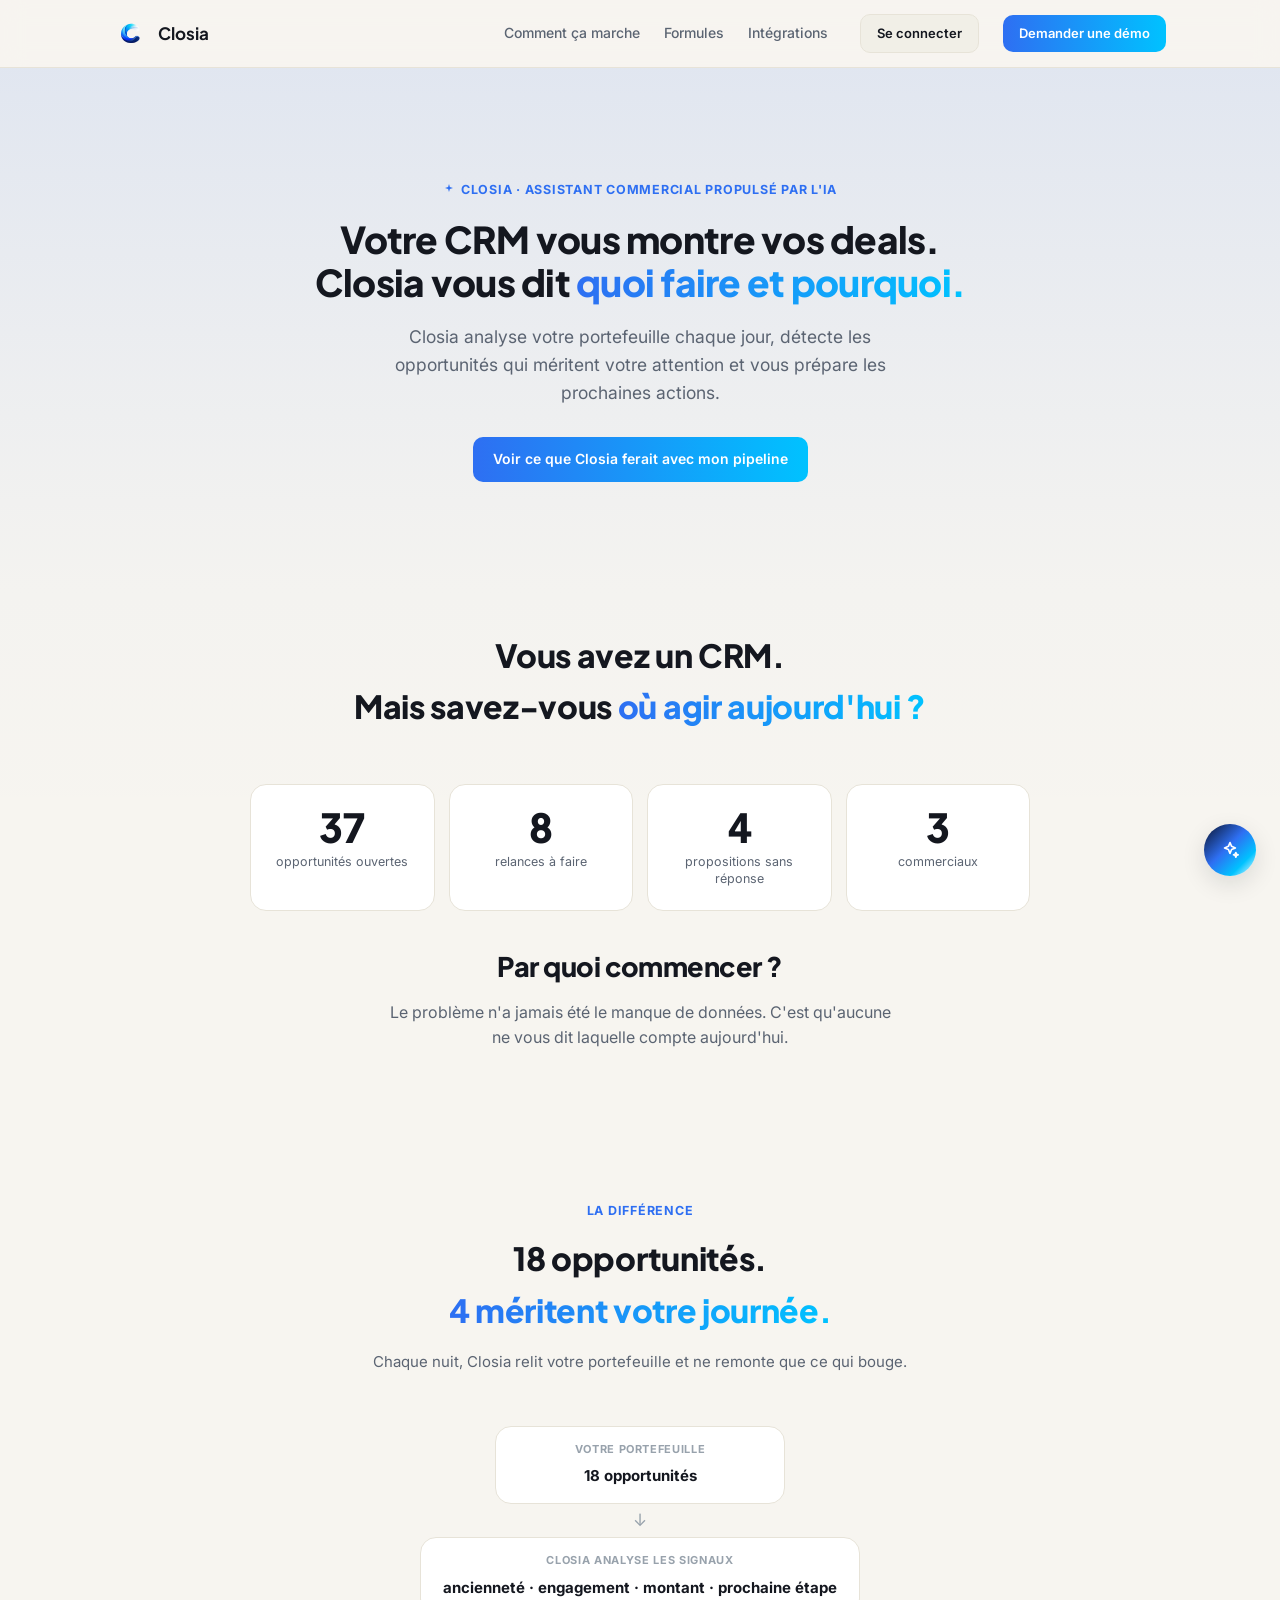
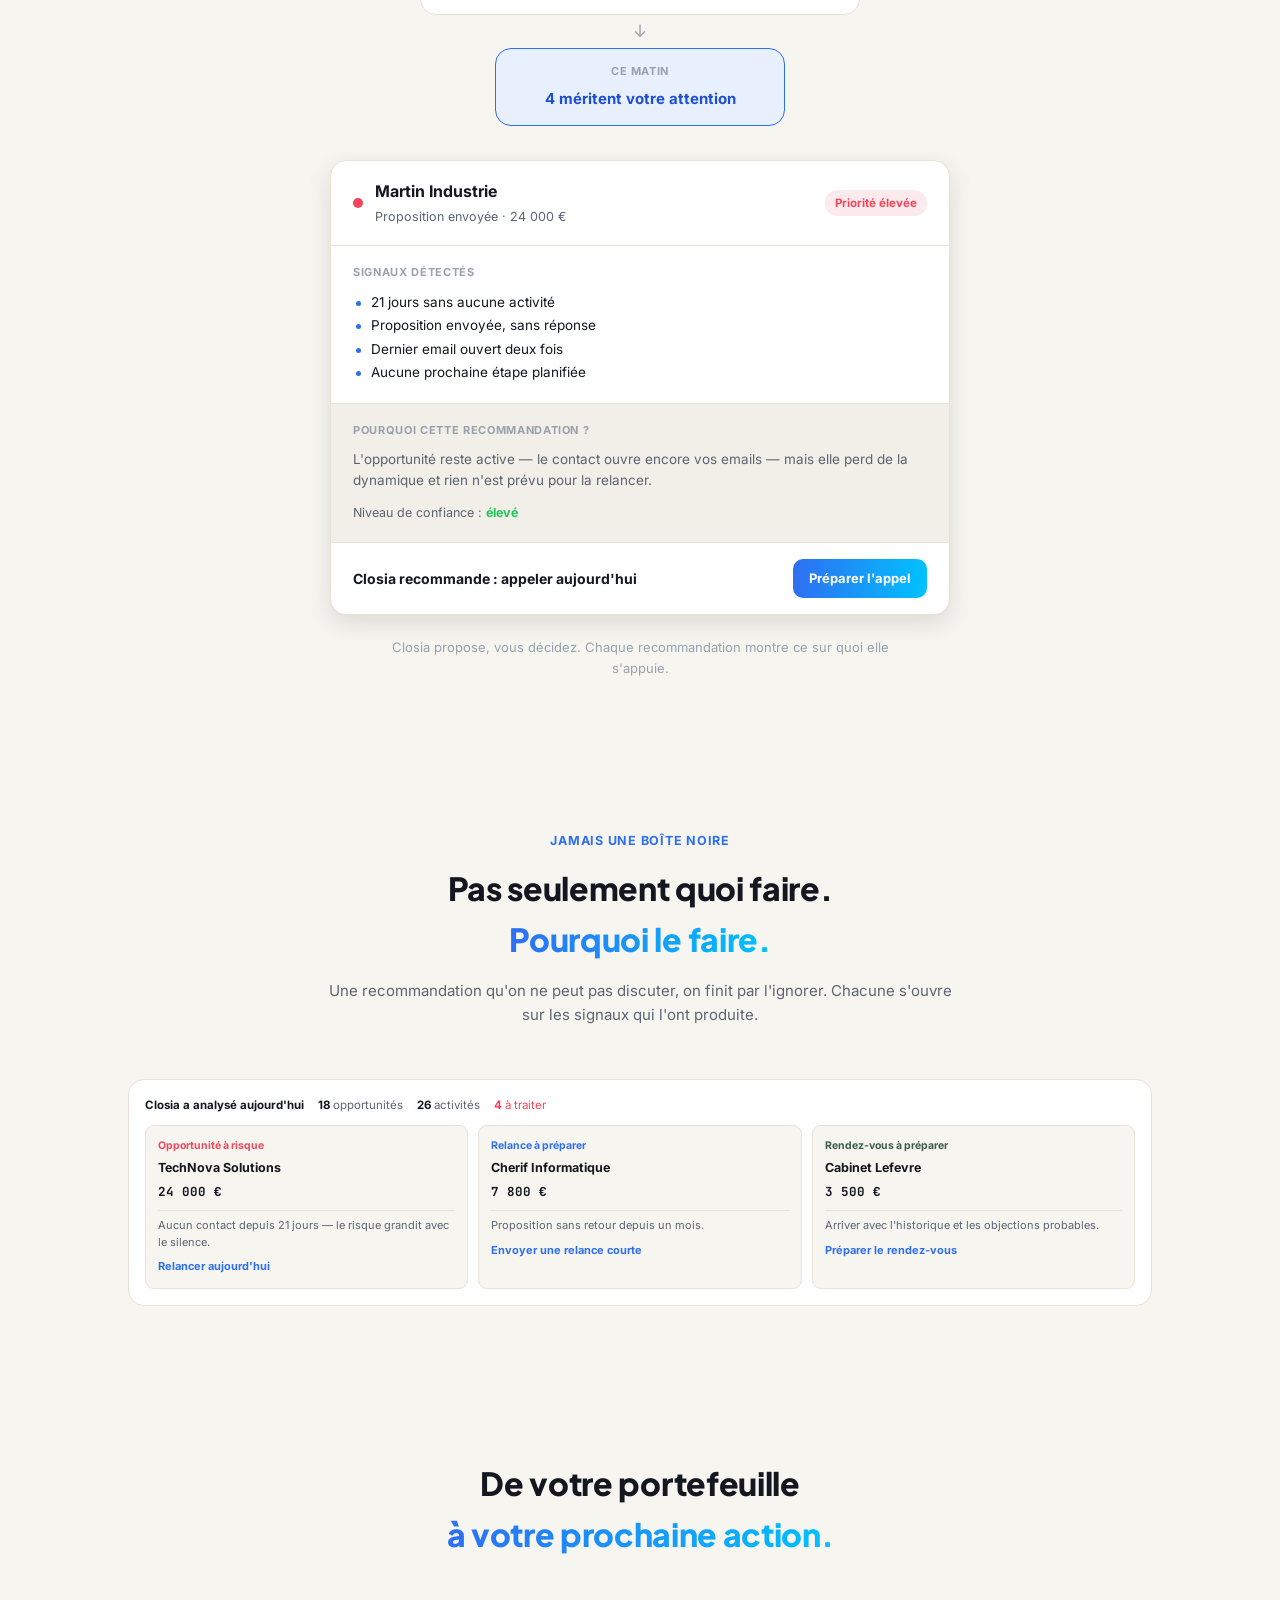
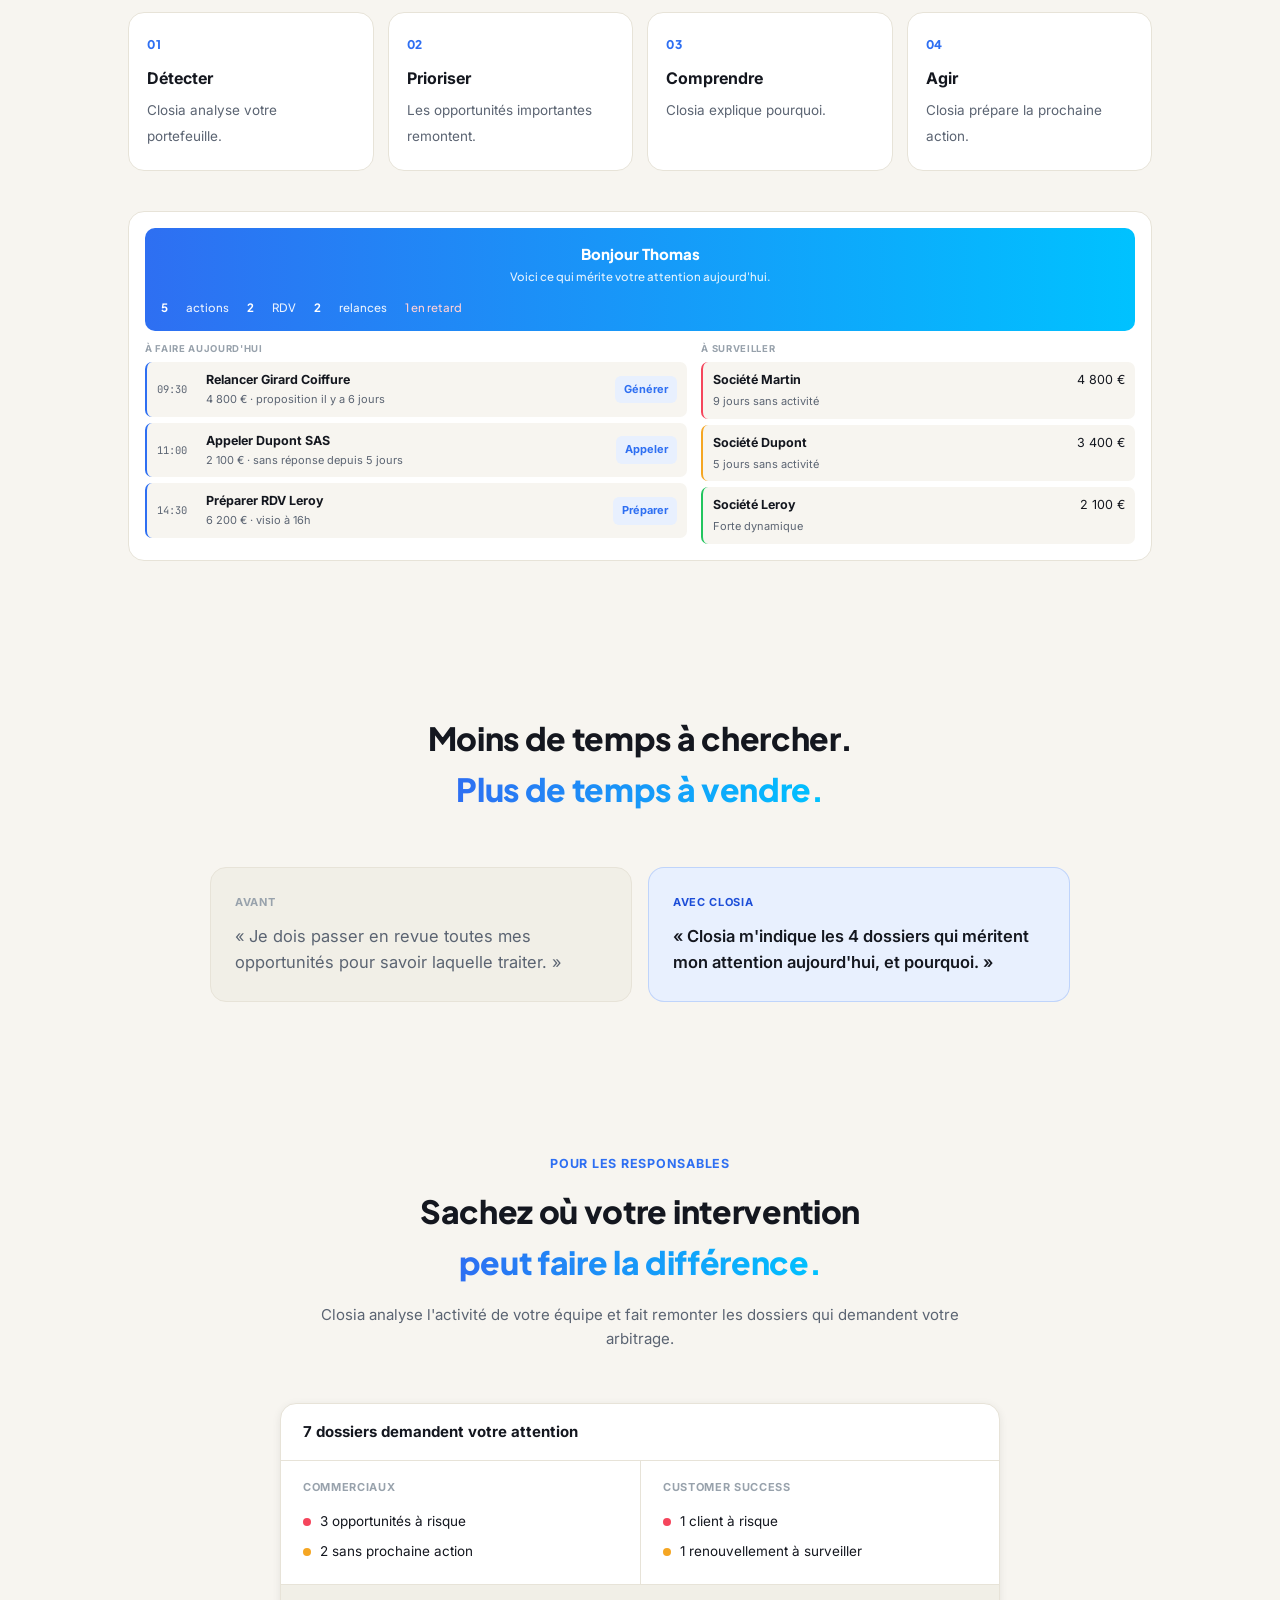
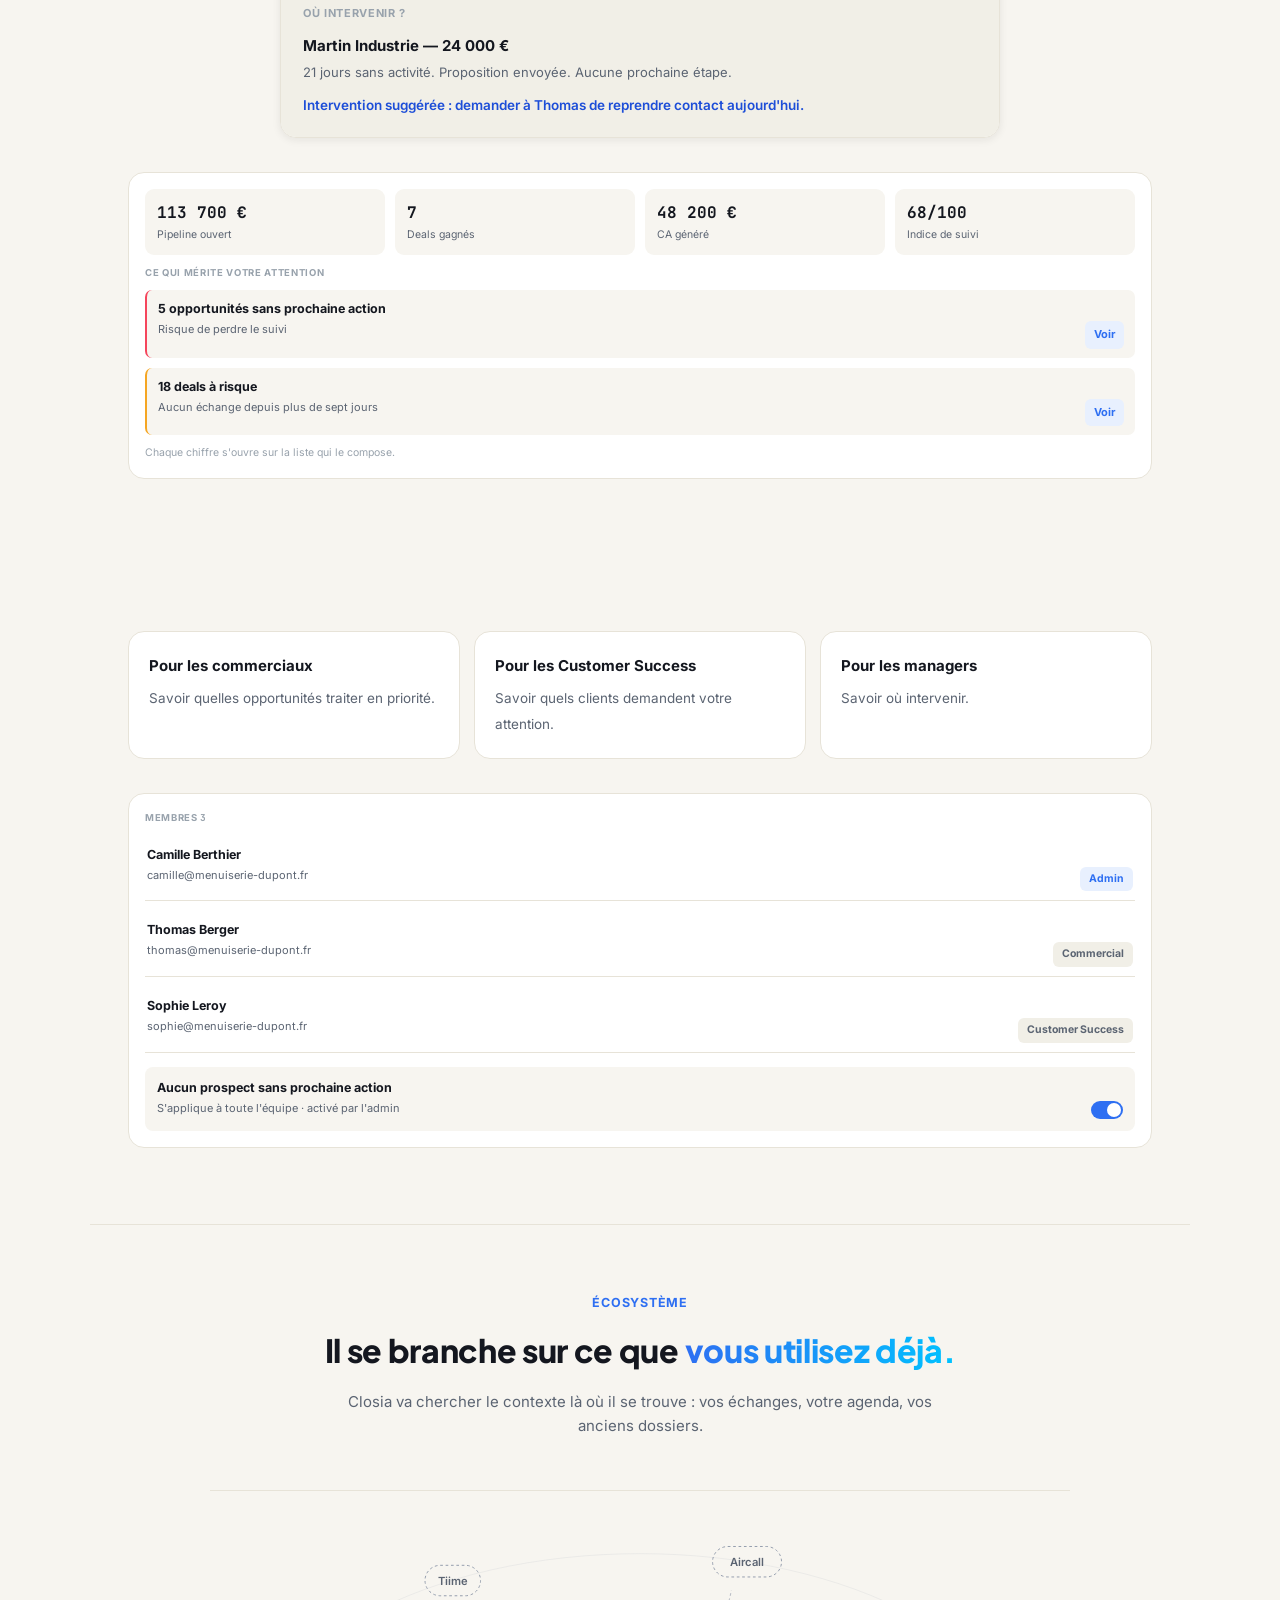
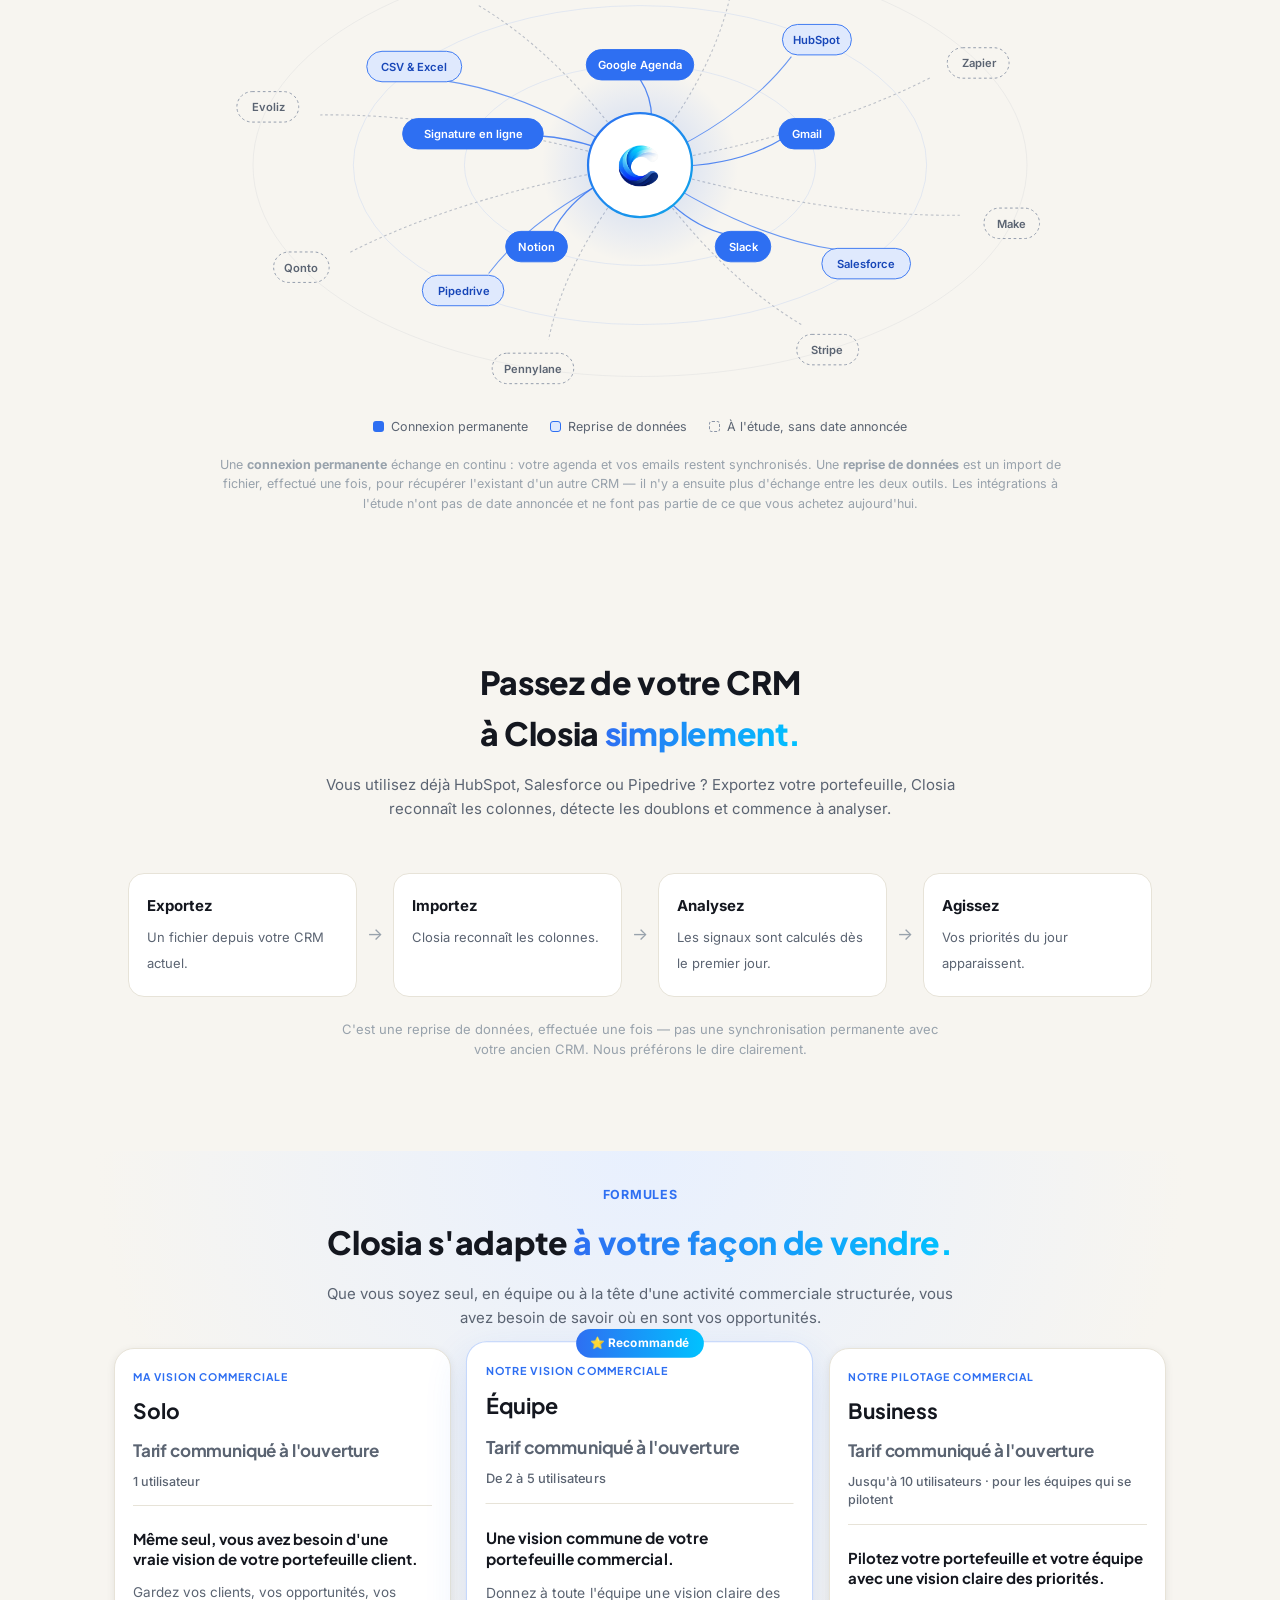
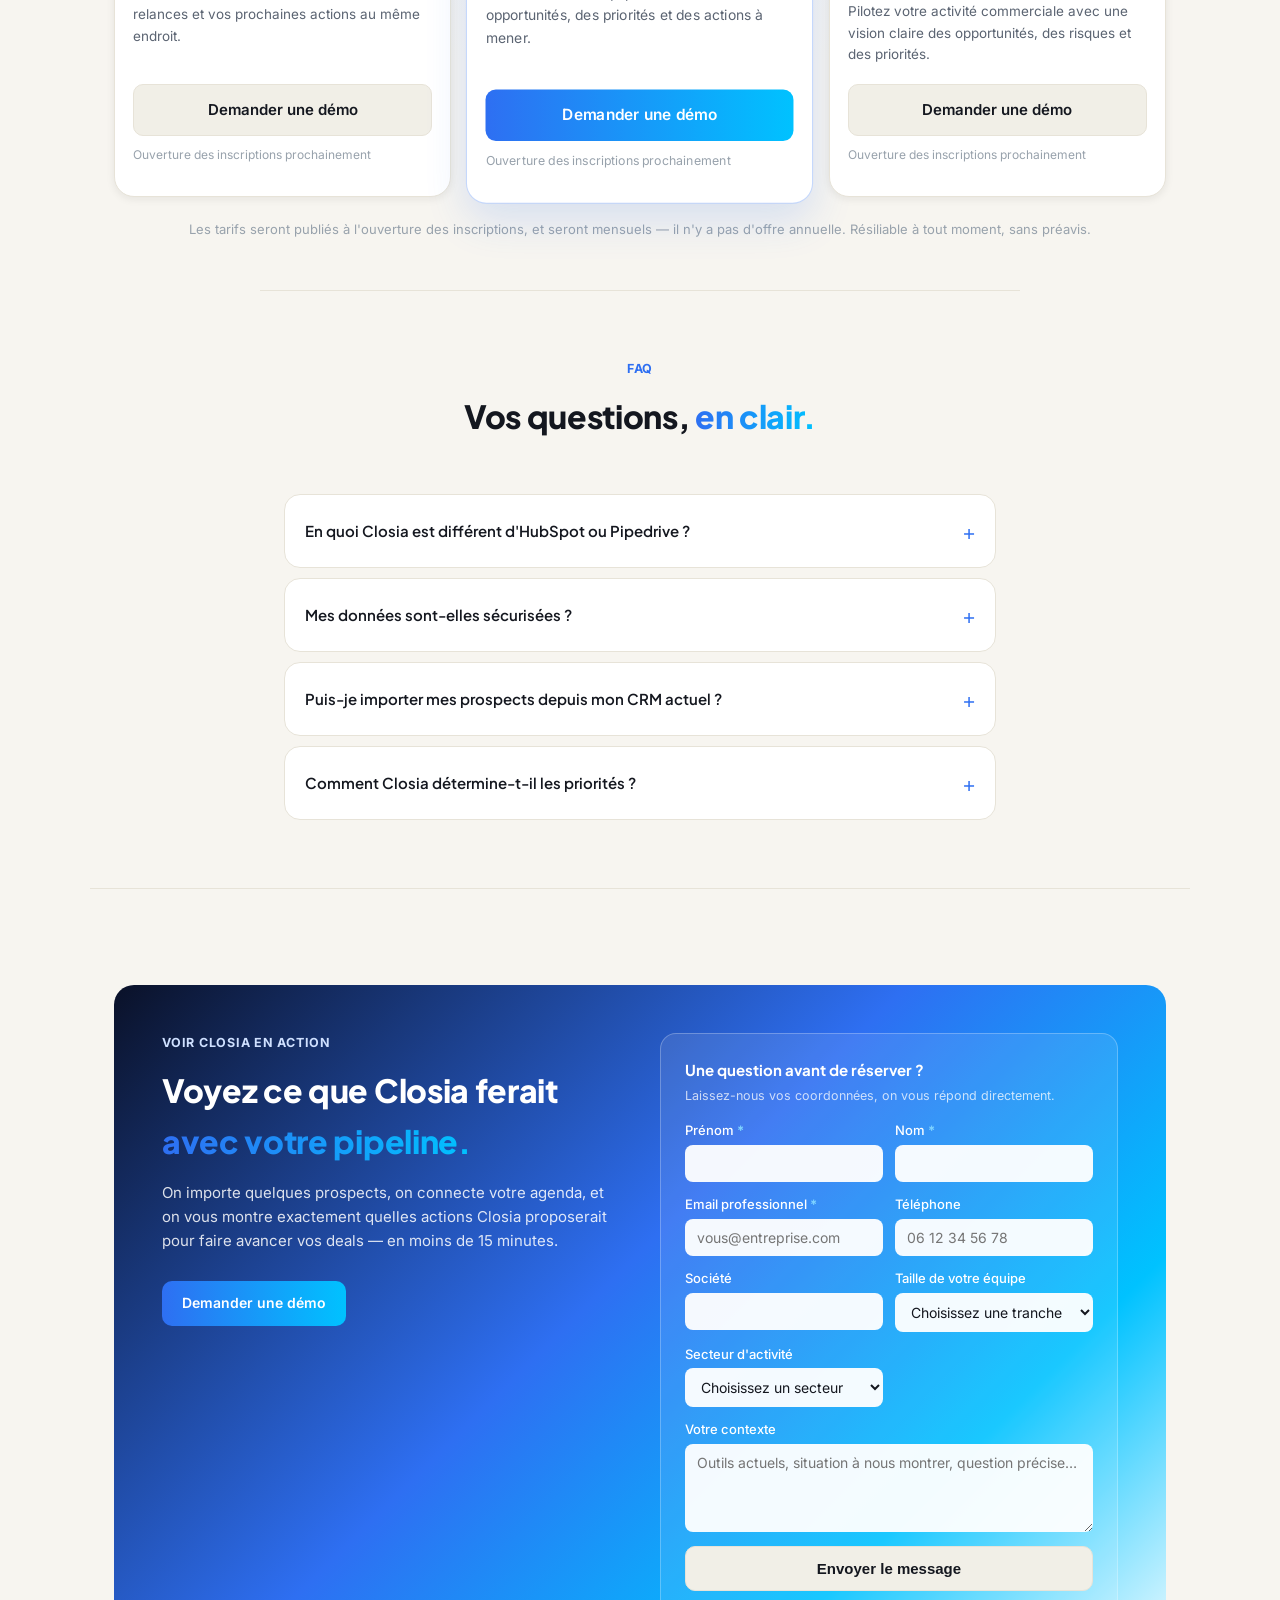
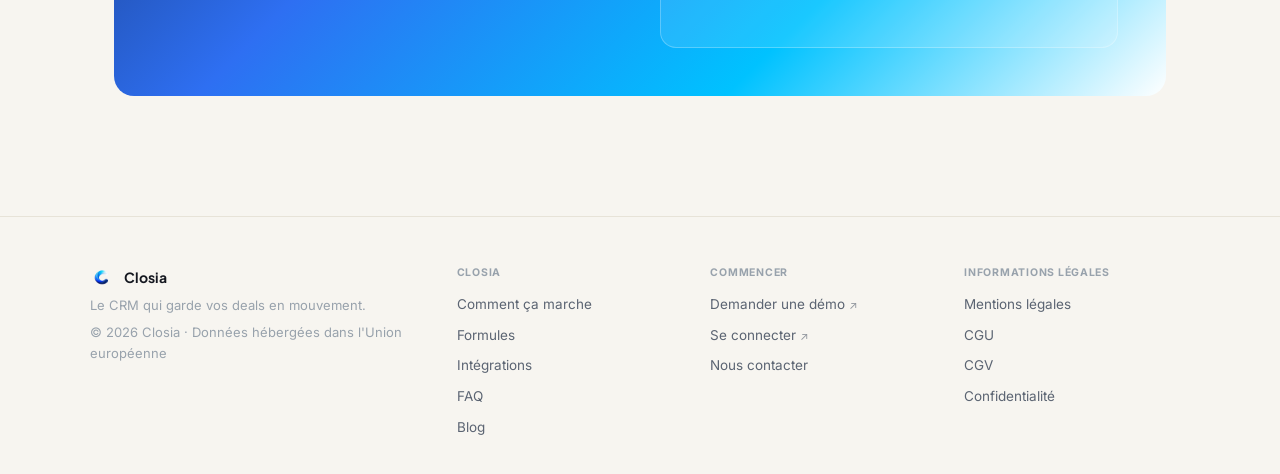
==== index.html @ 1954221c "Retire « Closia remplace votre CRM » de la réponse sur l'import La phrase disait autre chose que ce " ====
<!doctype html>
<html lang="fr">
<head>
  <meta charset="UTF-8" />
  <meta name="viewport" content="width=device-width, initial-scale=1.0" />
  <title>Closia — Le CRM qui garde vos deals en mouvement</title>
  <meta name="description" content="Chaque matin, Closia vous dit qui relancer, qui appeler et quels prospects sont en train de refroidir. Pipeline, agenda et relances générées par IA pour commerciaux." />
  <link rel="icon" href="logo-icon.png" />
  <link rel="canonical" href="https://www.clos-ia.fr/" />
  <script type="application/ld+json">
  {
    "@context": "https://schema.org",
    "@type": "SoftwareApplication",
    "name": "Closia",
    "applicationCategory": "BusinessApplication",
    "operatingSystem": "Web",
    "url": "https://www.clos-ia.fr/",
    "inLanguage": "fr-FR",
    "description": "CRM commercial qui indique chaque jour qui relancer, qui appeler et quelles opportunités risquent de se refroidir.",
    "alternateName": [
      "Clos-IA",
      "Clos IA",
      "closia"
    ],
    "publisher": {
      "@type": "Organization",
      "name": "Closia",
      "alternateName": "Clos-IA",
      "url": "https://www.clos-ia.fr/",
      "logo": "https://www.clos-ia.fr/logo-icon.png",
      "email": "contact@clos-ia.fr"
    }
  }
  </script>

  <meta property="og:type" content="website" />
  <meta property="og:url" content="https://www.clos-ia.fr/" />
  <meta property="og:title" content="Closia — Le CRM qui garde vos deals en mouvement" />
  <meta property="og:description" content="Chaque matin, Closia vous dit qui relancer, qui appeler et quels prospects sont en train de refroidir." />
  <meta property="og:image" content="https://www.clos-ia.fr/og-image.png" />
  <meta property="og:image:width" content="1200" />
  <meta property="og:image:height" content="630" />
  <meta property="og:site_name" content="Closia" />
  <meta property="og:locale" content="fr_FR" />

  <meta name="twitter:card" content="summary_large_image" />
  <meta name="twitter:title" content="Closia — Le CRM qui garde vos deals en mouvement" />
  <meta name="twitter:description" content="Chaque matin, Closia vous dit qui relancer, qui appeler et quels prospects sont en train de refroidir." />
  <meta name="twitter:image" content="https://www.clos-ia.fr/og-image.png" />

  <script type="application/ld+json">
  {
    "@context": "https://schema.org",
    "@type": "SoftwareApplication",
    "name": "Closia",
    "applicationCategory": "BusinessApplication",
    "operatingSystem": "Web",
    "description": "CRM commercial assisté par IA qui indique chaque jour qui relancer, qui appeler et quelles opportunités risquent de refroidir.",
    "url": "https://www.clos-ia.fr/",
    "image": "https://www.clos-ia.fr/logo-icon.png",
    "inLanguage": "fr-FR"
  }
  </script>

  <link rel="preconnect" href="https://fonts.googleapis.com" />
  <link href="https://fonts.googleapis.com/css2?family=Plus+Jakarta+Sans:wght@500;600;700;800&family=Inter:wght@400;500;600;700&family=JetBrains+Mono:wght@500;700&display=swap" rel="stylesheet" />
  <link rel="stylesheet" href="style.css" />
  <noscript>
    <style>
      /* Les sections s'affichent au défilement via JavaScript. S'il ne
         s'exécute pas — blocage, erreur réseau, robot d'indexation — la page
         entière resterait invisible. */
      .reveal { opacity: 1 !important; transform: none !important; }
    </style>
  </noscript>
  <noscript>
    <style>
    </style>
  </noscript>
</head>
<body>

  <header class="nav">
    <div class="nav-inner">
      <a href="#top" class="brand">
        <img src="logo-icon.png" width="34" height="34" alt="Closia" style="object-fit:contain;" />
        <span class="brand-text">Closia</span>
      </a>
      <nav class="nav-links">
        <a href="#demo">Comment ça marche</a>
        <a href="#pricing">Formules</a>
        <a href="#fonctions">Intégrations</a>
      </nav>
      <a href="https://app.clos-ia.fr" class="btn btn-ghost btn-sm">Se connecter</a>
      <a href="https://calendar.app.google/dCuVr6ieb45SDheB7" target="_blank" rel="noopener" class="btn btn-primary btn-sm">Demander une démo</a>
    </div>
  </header>

  <main id="top">
    <section class="hero-v2">
      <div class="hero-v2-top reveal">
        <span class="eyebrow"><svg class="eyebrow-icon" viewBox="0 0 24 24" width="12" height="12" fill="currentColor"><path d="M12 2l1.8 6.2L20 10l-6.2 1.8L12 18l-1.8-6.2L4 10l6.2-1.8z"/></svg>Closia · Assistant commercial propulsé par l'IA</span>
        <h1 class="hero-v2-title">Votre CRM vous montre vos deals.<br />Closia vous dit <span class="fade-word">quoi faire et pourquoi.</span></h1>
        <p class="hero-sub">Closia analyse votre portefeuille chaque jour, détecte les opportunités qui méritent votre attention et vous prépare les prochaines actions.</p>
        <div class="hero-actions">
          <a href="https://calendar.app.google/dCuVr6ieb45SDheB7" target="_blank" rel="noopener" class="btn btn-primary">Voir ce que Closia ferait avec mon pipeline</a>
        </div>
      </div>

    </section>


    <!-- PROBLÈME : ce n'est pas le manque de données, c'est le manque de tri -->
    <section id="probleme" class="probleme reveal">
      <div class="section-head">
        <h2>Vous avez un CRM.<br />Mais savez-vous <span class="fade-word">où agir aujourd'hui&nbsp;?</span></h2>
      </div>
      <div class="pb-grid">
        <div class="pb-stat"><b>37</b><span>opportunités ouvertes</span></div>
        <div class="pb-stat"><b>8</b><span>relances à faire</span></div>
        <div class="pb-stat"><b>4</b><span>propositions sans réponse</span></div>
        <div class="pb-stat"><b>3</b><span>commerciaux</span></div>
      </div>
      <p class="pb-punch">Par quoi commencer&nbsp;?</p>
      <p class="pb-sub">Le problème n'a jamais été le manque de données. C'est qu'aucune ne vous dit laquelle compte aujourd'hui.</p>
    </section>

    <!-- DÉMONSTRATION : le moment où l'on comprend -->
    <section id="demo" class="demo reveal">
      <div class="section-head">
        <span class="eyebrow">La différence</span>
        <h2>18 opportunités.<br /><span class="fade-word">4 méritent votre journée.</span></h2>
        <p>Chaque nuit, Closia relit votre portefeuille et ne remonte que ce qui bouge.</p>
      </div>

      <div class="demo-flow">
        <div class="demo-step"><span class="demo-num">Votre portefeuille</span><b>18 opportunités</b></div>
        <div class="demo-arrow" aria-hidden="true">↓</div>
        <div class="demo-step"><span class="demo-num">Closia analyse les signaux</span><b>ancienneté · engagement · montant · prochaine étape</b></div>
        <div class="demo-arrow" aria-hidden="true">↓</div>
        <div class="demo-step is-out"><span class="demo-num">Ce matin</span><b>4 méritent votre attention</b></div>
      </div>

      <div class="deal-card">
        <div class="deal-head">
          <span class="deal-dot" aria-hidden="true"></span>
          <div class="deal-id"><b>Martin Industrie</b><em>Proposition envoyée · 24&nbsp;000&nbsp;€</em></div>
          <span class="deal-prio">Priorité élevée</span>
        </div>
        <div class="deal-signals">
          <span class="deal-lab">Signaux détectés</span>
          <ul>
            <li>21 jours sans aucune activité</li>
            <li>Proposition envoyée, sans réponse</li>
            <li>Dernier email ouvert deux fois</li>
            <li>Aucune prochaine étape planifiée</li>
          </ul>
        </div>
        <div class="deal-why">
          <span class="deal-lab">Pourquoi cette recommandation&nbsp;?</span>
          <p>L'opportunité reste active — le contact ouvre encore vos emails — mais elle perd de la dynamique et rien n'est prévu pour la relancer.</p>
          <span class="deal-conf">Niveau de confiance&nbsp;: <b>élevé</b></span>
        </div>
        <div class="deal-actions">
          <span class="deal-reco">Closia recommande&nbsp;: appeler aujourd'hui</span>
          <span class="deal-btn">Préparer l'appel</span>
        </div>
      </div>

      <p class="demo-note">Closia propose, vous décidez. Chaque recommandation montre ce sur quoi elle s'appuie.</p>
    </section>

    <!-- POURQUOI : l'IA doit rendre des comptes -->
    <section id="pourquoi" class="pourquoi reveal">
      <div class="section-head">
        <span class="eyebrow">Jamais une boîte noire</span>
        <h2>Pas seulement quoi faire.<br /><span class="fade-word">Pourquoi le faire.</span></h2>
        <p>Une recommandation qu'on ne peut pas discuter, on finit par l'ignorer. Chacune s'ouvre sur les signaux qui l'ont produite.</p>
      </div>
      <div class="mk mk-assistant"><div class="mk-scan"><b>Closia a analysé aujourd'hui</b> <span><b>18</b> opportunités</span> <span><b>26</b> activités</span> <span class="alert"><b>4</b> à traiter</span></div>
<div class="mk-cards">
  <div class="mk-card"><span class="k-risk">Opportunité à risque</span><b>TechNova Solutions</b><span class="mk-num">24 000 €</span><em>Aucun contact depuis 21 jours — le risque grandit avec le silence.</em><span class="mk-reco">Relancer aujourd'hui</span></div>
  <div class="mk-card"><span class="k-mail">Relance à préparer</span><b>Cherif Informatique</b><span class="mk-num">7 800 €</span><em>Proposition sans retour depuis un mois.</em><span class="mk-reco">Envoyer une relance courte</span></div>
  <div class="mk-card"><span class="k-rdv">Rendez-vous à préparer</span><b>Cabinet Lefevre</b><span class="mk-num">3 500 €</span><em>Arriver avec l'historique et les objections probables.</em><span class="mk-reco">Préparer le rendez-vous</span></div>
</div></div>
    </section>

    <!-- PARCOURS -->
    <section id="parcours" class="parcours reveal">
      <div class="section-head">
        <h2>De votre portefeuille<br /><span class="fade-word">à votre prochaine action.</span></h2>
      </div>
      <div class="etapes">
        <div class="etape"><span class="etape-n">01</span><b>Détecter</b><em>Closia analyse votre portefeuille.</em></div>
        <div class="etape"><span class="etape-n">02</span><b>Prioriser</b><em>Les opportunités importantes remontent.</em></div>
        <div class="etape"><span class="etape-n">03</span><b>Comprendre</b><em>Closia explique pourquoi.</em></div>
        <div class="etape"><span class="etape-n">04</span><b>Agir</b><em>Closia prépare la prochaine action.</em></div>
      </div>
      <div class="mk mk-today"><div class="mk-hero">Bonjour Thomas<em>Voici ce qui mérite votre attention aujourd'hui.</em>
  <span class="mk-stats"><b>5</b> actions <b>2</b> RDV <b>2</b> relances <i>1 en retard</i></span></div>
<div class="mk-cols">
  <div><span class="mk-lab">À faire aujourd'hui</span>
    <div class="mk-line"><span class="mk-t">09:30</span><span><b>Relancer Girard Coiffure</b><em>4 800 € · proposition il y a 6 jours</em></span><span class="mk-act">Générer</span></div>
    <div class="mk-line"><span class="mk-t">11:00</span><span><b>Appeler Dupont SAS</b><em>2 100 € · sans réponse depuis 5 jours</em></span><span class="mk-act">Appeler</span></div>
    <div class="mk-line"><span class="mk-t">14:30</span><span><b>Préparer RDV Leroy</b><em>6 200 € · visio à 16h</em></span><span class="mk-act">Préparer</span></div>
  </div>
  <div><span class="mk-lab">À surveiller</span>
    <div class="mk-watch red"><b>Société Martin</b><span>4 800 €</span><em>9 jours sans activité</em></div>
    <div class="mk-watch amber"><b>Société Dupont</b><span>3 400 €</span><em>5 jours sans activité</em></div>
    <div class="mk-watch green"><b>Société Leroy</b><span>2 100 €</span><em>Forte dynamique</em></div>
  </div>
</div></div>
    </section>

    <!-- BÉNÉFICE -->
    <section id="benefice" class="benefice reveal">
      <div class="section-head">
        <h2>Moins de temps à chercher.<br /><span class="fade-word">Plus de temps à vendre.</span></h2>
      </div>
      <div class="av-ap">
        <div class="av">
          <span class="av-lab">Avant</span>
          <p>«&nbsp;Je dois passer en revue toutes mes opportunités pour savoir laquelle traiter.&nbsp;»</p>
        </div>
        <div class="ap">
          <span class="av-lab">Avec Closia</span>
          <p>«&nbsp;Closia m'indique les 4 dossiers qui méritent mon attention aujourd'hui, et pourquoi.&nbsp;»</p>
        </div>
      </div>
    </section>

    <!-- MANAGER -->
    <section id="manager" class="manager reveal">
      <div class="section-head">
        <span class="eyebrow">Pour les responsables</span>
        <h2>Sachez où votre intervention<br /><span class="fade-word">peut faire la différence.</span></h2>
        <p>Closia analyse l'activité de votre équipe et fait remonter les dossiers qui demandent votre arbitrage.</p>
      </div>

      <div class="mg-card">
        <div class="mg-head"><b>7 dossiers demandent votre attention</b></div>
        <div class="mg-cols">
          <div>
            <span class="mg-lab">Commerciaux</span>
            <div class="mg-line"><span class="mg-dot red" aria-hidden="true"></span>3 opportunités à risque</div>
            <div class="mg-line"><span class="mg-dot amber" aria-hidden="true"></span>2 sans prochaine action</div>
          </div>
          <div>
            <span class="mg-lab">Customer Success</span>
            <div class="mg-line"><span class="mg-dot red" aria-hidden="true"></span>1 client à risque</div>
            <div class="mg-line"><span class="mg-dot amber" aria-hidden="true"></span>1 renouvellement à surveiller</div>
          </div>
        </div>
        <div class="mg-focus">
          <span class="mg-lab">Où intervenir&nbsp;?</span>
          <b>Martin Industrie — 24&nbsp;000&nbsp;€</b>
          <em>21 jours sans activité. Proposition envoyée. Aucune prochaine étape.</em>
          <span class="mg-reco">Intervention suggérée&nbsp;: demander à Thomas de reprendre contact aujourd'hui.</span>
        </div>
      </div>
      <div class="mk mk-activities"><div class="mk-kpis">
  <div><b>113 700 €</b><em>Pipeline ouvert</em></div>
  <div><b>7</b><em>Deals gagnés</em></div>
  <div><b>48 200 €</b><em>CA généré</em></div>
  <div><b>68/100</b><em>Indice de suivi</em></div>
</div>
<span class="mk-lab">Ce qui mérite votre attention</span>
<div class="mk-alert red"><b>5 opportunités sans prochaine action</b><em>Risque de perdre le suivi</em><span class="mk-act">Voir</span></div>
<div class="mk-alert amber"><b>18 deals à risque</b><em>Aucun échange depuis plus de sept jours</em><span class="mk-act">Voir</span></div>
<span class="mk-note">Chaque chiffre s'ouvre sur la liste qui le compose.</span></div>
    </section>

    <!-- RÔLES -->
    <section id="roles" class="roles reveal">
      <div class="roles-grid">
        <div class="role"><b>Pour les commerciaux</b><em>Savoir quelles opportunités traiter en priorité.</em></div>
        <div class="role"><b>Pour les Customer Success</b><em>Savoir quels clients demandent votre attention.</em></div>
        <div class="role"><b>Pour les managers</b><em>Savoir où intervenir.</em></div>
      </div>
      <div class="mk mk-equipe"><span class="mk-lab">Membres <b>3</b></span>
<div class="mk-mem"><b>Camille Berthier</b><em>camille@menuiserie-dupont.fr</em><span class="mk-role admin">Admin</span></div>
<div class="mk-mem"><b>Thomas Berger</b><em>thomas@menuiserie-dupont.fr</em><span class="mk-role">Commercial</span></div>
<div class="mk-mem"><b>Sophie Leroy</b><em>sophie@menuiserie-dupont.fr</em><span class="mk-role">Customer Success</span></div>
<div class="mk-rule"><b>Aucun prospect sans prochaine action</b><em>S'applique à toute l'équipe · activé par l'admin</em><span class="mk-switch on"></span></div></div>
    </section>

    <section id="fonctions" class="essentials reveal">
      <div class="section-head">
        <span class="eyebrow">Écosystème</span>
        <h2>Il se branche sur ce que <span class="fade-word">vous utilisez déjà.</span></h2>
        <p>Closia va chercher le contexte là où il se trouve : vos échanges, votre agenda, vos anciens dossiers.</p>
      </div>
      <div class="eco">

        <svg class="eco-web" viewBox="0 0 960 536" role="img" aria-labelledby="eco-title">
          <title id="eco-title">Closia au centre, entouré de trois orbites : les connexions permanentes, la reprise de données, puis les pistes à l'étude.</title>
          <defs>
            <radialGradient id="halo"><stop offset="0%" stop-color="#246bfe" stop-opacity="0.22" /><stop offset="100%" stop-color="#246bfe" stop-opacity="0" /></radialGradient>
            <linearGradient id="coeur" x1="0" y1="0" x2="1" y2="1"><stop offset="0%" stop-color="#2e6ff2" /><stop offset="100%" stop-color="#0ea5e9" /></linearGradient>
          </defs>
          <ellipse cx="480" cy="268" rx="196" ry="112" fill="none" stroke="#2e6ff2" stroke-width="1" opacity="0.12" /><ellipse cx="480" cy="268" rx="320" ry="178" fill="none" stroke="#2e6ff2" stroke-width="1" opacity="0.12" /><ellipse cx="480" cy="268" rx="432" ry="236" fill="none" stroke="#8a94a6" stroke-width="1" opacity="0.13" /><path d="M480 268 Q506 212 480 172" fill="none" stroke="#2e6ff2" stroke-width="1.4" opacity="0.8" /><path d="M480 268 Q578 276 640 238" fill="none" stroke="#2e6ff2" stroke-width="1.4" opacity="0.8" /><path d="M480 268 Q522 334 579 346" fill="none" stroke="#2e6ff2" stroke-width="1.4" opacity="0.8" /><path d="M480 268 Q406 293 381 346" fill="none" stroke="#2e6ff2" stroke-width="1.4" opacity="0.8" /><path d="M480 268 Q392 225 320 238" fill="none" stroke="#2e6ff2" stroke-width="1.4" opacity="0.8" /><path d="M480 268 Q594 219 649 147" fill="none" stroke="#2e6ff2" stroke-width="1.2" opacity="0.7" /><path d="M480 268 Q596 347 697 362" fill="none" stroke="#2e6ff2" stroke-width="1.2" opacity="0.7" /><path d="M480 268 Q366 317 311 389" fill="none" stroke="#2e6ff2" stroke-width="1.2" opacity="0.7" /><path d="M480 268 Q364 189 263 174" fill="none" stroke="#2e6ff2" stroke-width="1.2" opacity="0.7" /><path d="M480 268 Q563 167 582 73" fill="none" stroke="#8a94a6" stroke-width="1.2" opacity="0.55" stroke-dasharray="3 3" /><path d="M480 268 Q676 236 805 170" fill="none" stroke="#8a94a6" stroke-width="1.2" opacity="0.55" stroke-dasharray="3 3" /><path d="M480 268 Q684 326 837 324" fill="none" stroke="#8a94a6" stroke-width="1.2" opacity="0.55" stroke-dasharray="3 3" /><path d="M480 268 Q566 390 660 446" fill="none" stroke="#8a94a6" stroke-width="1.2" opacity="0.55" stroke-dasharray="3 3" /><path d="M480 268 Q397 369 378 463" fill="none" stroke="#8a94a6" stroke-width="1.2" opacity="0.55" stroke-dasharray="3 3" /><path d="M480 268 Q284 300 155 366" fill="none" stroke="#8a94a6" stroke-width="1.2" opacity="0.55" stroke-dasharray="3 3" /><path d="M480 268 Q276 210 123 212" fill="none" stroke="#8a94a6" stroke-width="1.2" opacity="0.55" stroke-dasharray="3 3" /><path d="M480 268 Q394 146 300 90" fill="none" stroke="#8a94a6" stroke-width="1.2" opacity="0.55" stroke-dasharray="3 3" /><circle cx="480" cy="268" r="110" fill="url(#halo)" /><circle cx="480" cy="268" r="58" fill="#ffffff" stroke="url(#coeur)" stroke-width="2.5" /><image href="logo-icon.png" x="440" y="228" width="80" height="80" preserveAspectRatio="xMidYMid meet" /><g><rect x="420" y="139" width="120" height="34" rx="17" fill="#2e6ff2" stroke="#2e6ff2" stroke-width="1" /><text x="480" y="161" text-anchor="middle" font-size="12.5" font-weight="600" fill="#ffffff">Google Agenda</text></g><g><rect x="635" y="216" width="62" height="34" rx="17" fill="#2e6ff2" stroke="#2e6ff2" stroke-width="1" /><text x="666" y="238" text-anchor="middle" font-size="12.5" font-weight="600" fill="#ffffff">Gmail</text></g><g><rect x="564" y="342" width="62" height="34" rx="17" fill="#2e6ff2" stroke="#2e6ff2" stroke-width="1" /><text x="595" y="364" text-anchor="middle" font-size="12.5" font-weight="600" fill="#ffffff">Slack</text></g><g><rect x="330" y="342" width="69" height="34" rx="17" fill="#2e6ff2" stroke="#2e6ff2" stroke-width="1" /><text x="365" y="364" text-anchor="middle" font-size="12.5" font-weight="600" fill="#ffffff">Notion</text></g><g><rect x="215" y="216" width="157" height="34" rx="17" fill="#2e6ff2" stroke="#2e6ff2" stroke-width="1" /><text x="294" y="238" text-anchor="middle" font-size="12.5" font-weight="600" fill="#ffffff">Signature en ligne</text></g><g><rect x="639" y="111" width="77" height="34" rx="17" fill="#dfe9fd" stroke="#2e6ff2" stroke-width="1" /><text x="677" y="133" text-anchor="middle" font-size="12.5" font-weight="600" fill="#1746b8">HubSpot</text></g><g><rect x="683" y="361" width="99" height="34" rx="17" fill="#dfe9fd" stroke="#2e6ff2" stroke-width="1" /><text x="732" y="383" text-anchor="middle" font-size="12.5" font-weight="600" fill="#1746b8">Salesforce</text></g><g><rect x="237" y="391" width="91" height="34" rx="17" fill="#dfe9fd" stroke="#2e6ff2" stroke-width="1" /><text x="283" y="413" text-anchor="middle" font-size="12.5" font-weight="600" fill="#1746b8">Pipedrive</text></g><g><rect x="175" y="141" width="106" height="34" rx="17" fill="#dfe9fd" stroke="#2e6ff2" stroke-width="1" /><text x="228" y="163" text-anchor="middle" font-size="12.5" font-weight="600" fill="#1746b8">CSV &amp; Excel</text></g><g><rect x="561" y="24" width="77" height="34" rx="17" fill="none" stroke="#8a94a6" stroke-width="1" stroke-dasharray="3 3" /><text x="599" y="46" text-anchor="middle" font-size="12.5" font-weight="600" fill="#5b6472">Aircall</text></g><g><rect x="823" y="137" width="69" height="34" rx="17" fill="none" stroke="#8a94a6" stroke-width="1" stroke-dasharray="3 3" /><text x="858" y="159" text-anchor="middle" font-size="12.5" font-weight="600" fill="#5b6472">Zapier</text></g><g><rect x="864" y="316" width="62" height="34" rx="17" fill="none" stroke="#8a94a6" stroke-width="1" stroke-dasharray="3 3" /><text x="895" y="338" text-anchor="middle" font-size="12.5" font-weight="600" fill="#5b6472">Make</text></g><g><rect x="655" y="457" width="69" height="34" rx="17" fill="none" stroke="#8a94a6" stroke-width="1" stroke-dasharray="3 3" /><text x="689" y="479" text-anchor="middle" font-size="12.5" font-weight="600" fill="#5b6472">Stripe</text></g><g><rect x="315" y="478" width="91" height="34" rx="17" fill="none" stroke="#8a94a6" stroke-width="1" stroke-dasharray="3 3" /><text x="361" y="500" text-anchor="middle" font-size="12.5" font-weight="600" fill="#5b6472">Pennylane</text></g><g><rect x="71" y="365" width="62" height="34" rx="17" fill="none" stroke="#8a94a6" stroke-width="1" stroke-dasharray="3 3" /><text x="102" y="387" text-anchor="middle" font-size="12.5" font-weight="600" fill="#5b6472">Qonto</text></g><g><rect x="30" y="186" width="69" height="34" rx="17" fill="none" stroke="#8a94a6" stroke-width="1" stroke-dasharray="3 3" /><text x="65" y="208" text-anchor="middle" font-size="12.5" font-weight="600" fill="#5b6472">Evoliz</text></g><g><rect x="240" y="45" width="62" height="34" rx="17" fill="none" stroke="#8a94a6" stroke-width="1" stroke-dasharray="3 3" /><text x="271" y="67" text-anchor="middle" font-size="12.5" font-weight="600" fill="#5b6472">Tiime</text></g>
        </svg>

        <div class="eco-fallback">
          <div class="eco-row"><span class="eco-tag live">Disponible</span><div class="eco-chips"><span>Google Agenda</span><span>Gmail</span><span>Slack</span><span>Notion</span><span>Signature en ligne</span></div></div><div class="eco-row"><span class="eco-tag import">Reprise de données</span><div class="eco-chips import"><span>HubSpot</span><span>Salesforce</span><span>Pipedrive</span><span>CSV &amp; Excel</span></div></div>
          <div class="eco-row"><span class="eco-tag planned">Étudié</span><div class="eco-chips muted"><span>Aircall</span><span>Zapier</span><span>Make</span><span>Stripe</span><span>Pennylane</span><span>Qonto</span><span>Evoliz</span><span>Tiime</span></div></div>
        </div>

        <div class="eco-legend">
          <span><i class="eco-key live"></i>Connexion permanente</span>
          <span><i class="eco-key import"></i>Reprise de données</span>
          <span><i class="eco-key plan"></i>À l'étude, sans date annoncée</span>
        </div>
        <p class="eco-note">Une <strong>connexion permanente</strong> échange en continu : votre agenda et vos emails restent synchronisés. Une <strong>reprise de données</strong> est un import de fichier, effectué une fois, pour récupérer l'existant d'un autre CRM — il n'y a ensuite plus d'échange entre les deux outils. Les intégrations à l'étude n'ont pas de date annoncée et ne font pas partie de ce que vous achetez aujourd'hui.</p>
      </div>
            
      </section>


    

    <!-- 6. Préparer -->

    <!-- 5. Détecter → Comprendre → Préparer → Agir -->
    

    


    <!-- 7. Les fonctionnalités essentielles -->
    

    <!-- Agenda de la semaine -->
    


        <!-- 8. Intégrations et contexte -->
<section id="import" class="import-crm reveal">
      <div class="section-head">
        <h2>Passez de votre CRM à Closia <span class="fade-word">simplement.</span></h2>
        <p>Vous utilisez déjà HubSpot, Salesforce ou Pipedrive&nbsp;? Exportez votre portefeuille, Closia reconnaît les colonnes, détecte les doublons et commence à analyser.</p>
      </div>
      <div class="imp-steps">
        <div class="imp-step"><b>Exportez</b><em>Un fichier depuis votre CRM actuel.</em></div>
        <div class="imp-arrow" aria-hidden="true">→</div>
        <div class="imp-step"><b>Importez</b><em>Closia reconnaît les colonnes.</em></div>
        <div class="imp-arrow" aria-hidden="true">→</div>
        <div class="imp-step"><b>Analysez</b><em>Les signaux sont calculés dès le premier jour.</em></div>
        <div class="imp-arrow" aria-hidden="true">→</div>
        <div class="imp-step"><b>Agissez</b><em>Vos priorités du jour apparaissent.</em></div>
      </div>
      <p class="imp-note">C'est une reprise de données, effectuée une fois — pas une synchronisation permanente avec votre ancien CRM. Nous préférons le dire clairement.</p>
    </section>

    <section id="pricing" class="pricing reveal">
      <div class="section-head">
        <span class="eyebrow">Formules</span>
        <h2>Closia s'adapte <span class="fade-word">à votre façon de vendre.</span></h2>
        <p>Que vous soyez seul, en équipe ou à la tête d'une activité commerciale structurée, vous avez besoin de savoir où en sont vos opportunités.</p>
      </div>

      <div class="pricing-grid">

        <div class="price-card">
          <div class="price-stage">Ma vision commerciale</div>
          <div class="price-plan">Solo</div>
          <div class="price-row">
            <span class="price-pending">Tarif communiqué à l'ouverture</span>
          </div>
          <div class="price-seats">1 utilisateur</div>
          <p class="price-claim">Même seul, vous avez besoin d'une vraie vision de votre portefeuille client.</p>
          <p class="price-body">Gardez vos clients, vos opportunités, vos relances et vos prochaines actions au même endroit.</p>
          <a href="https://calendar.app.google/dCuVr6ieb45SDheB7" target="_blank" rel="noopener" class="btn btn-ghost btn-block">Demander une démo</a>
          <span class="price-note">Ouverture des inscriptions prochainement</span>
        </div>

        <div class="price-card price-card-featured">
          <div class="price-featured-badge">⭐ Recommandé</div>
          <div class="price-stage">Notre vision commerciale</div>
          <div class="price-plan">Équipe</div>
          <div class="price-row">
            <span class="price-pending">Tarif communiqué à l'ouverture</span>
          </div>
          <div class="price-seats">De 2 à 5 utilisateurs</div>
          <p class="price-claim">Une vision commune de votre portefeuille commercial.</p>
          <p class="price-body">Donnez à toute l'équipe une vision claire des opportunités, des priorités et des actions à mener.</p>
          <a href="https://calendar.app.google/dCuVr6ieb45SDheB7" target="_blank" rel="noopener" class="btn btn-primary btn-block">Demander une démo</a>
          <span class="price-note">Ouverture des inscriptions prochainement</span>
        </div>

        <div class="price-card">
          <div class="price-stage">Notre pilotage commercial</div>
          <div class="price-plan">Business</div>
          <div class="price-row">
            <span class="price-pending">Tarif communiqué à l'ouverture</span>
          </div>
          <div class="price-seats">Jusqu'à 10 utilisateurs · pour les équipes qui se pilotent</div>
          <p class="price-claim">Pilotez votre portefeuille et votre équipe avec une vision claire des priorités.</p>
          <p class="price-body">Pilotez votre activité commerciale avec une vision claire des opportunités, des risques et des priorités.</p>
          <a href="https://calendar.app.google/dCuVr6ieb45SDheB7" target="_blank" rel="noopener" class="btn btn-ghost btn-block">Demander une démo</a>
          <span class="price-note">Ouverture des inscriptions prochainement</span>
        </div>

      </div>

      <p class="price-footnote">Les tarifs seront publiés à l'ouverture des inscriptions, et seront mensuels — il n'y a pas d'offre annuelle. Résiliable à tout moment, sans préavis.</p>
    </section>

    <section id="faq" class="faq reveal">
      <div class="section-head">
        <span class="eyebrow">FAQ</span>
        <h2>Vos questions, <span class="fade-word">en clair.</span></h2>
      </div>
      <div class="faq-list">
        <details class="faq-item">
          <summary>En quoi Closia est différent d'HubSpot ou Pipedrive ?</summary>
          <p>HubSpot et Pipedrive structurent vos données. Closia s'en sert pour vous dire quoi faire aujourd'hui, et pourquoi.</p>
        </details>
        
        <details class="faq-item">
          <summary>Mes données sont-elles sécurisées ?</summary>
          <p>Chaque compte n'accède qu'aux siennes, par des règles appliquées au niveau de la base, avec hébergement européen.</p>
        </details>
        <details class="faq-item">
          <summary>Puis-je importer mes prospects depuis mon CRM actuel ?</summary>
          <p>Oui, vous-même : exportez un fichier depuis HubSpot, Salesforce ou Pipedrive, Closia reconnaît les colonnes et détecte les doublons. C'est une reprise de vos données, pas une synchronisation permanente avec votre ancien CRM.</p>
        </details>
        
        <details class="faq-item">
          <summary>Comment Closia détermine-t-il les priorités ?</summary>
          <p>Il croise le montant, l'étape, le temps écoulé depuis le dernier échange, les tâches en retard et le contenu de vos emails — et affiche toujours les signaux retenus.</p>
        <p style="margin-top:10px;">Claude, d'Anthropic, appelé uniquement depuis nos serveurs.</p>
      </details>
      </div>
    </section>

    <section id="contact" class="contact reveal">
      <div class="contact-inner">
        <div class="section-head" style="text-align:left;">
          <span class="eyebrow">Voir Closia en action</span>
          <h2>Voyez ce que Closia ferait <span class="fade-word">avec votre pipeline.</span></h2>
          <p class="contact-sub">On importe quelques prospects, on connecte votre agenda, et on vous montre exactement quelles actions Closia proposerait pour faire avancer vos deals — en moins de 15 minutes.</p>

          <a href="https://calendar.app.google/dCuVr6ieb45SDheB7" target="_blank" rel="noopener" class="btn btn-primary" style="margin-top:28px; display:inline-block;">Demander une démo</a>
        </div>
        <form id="lead-form" class="lead-form">
          <div class="lead-form-head">
            <div class="lead-form-title">Une question avant de réserver ?</div>
            <p class="lead-form-sub">Laissez-nous vos coordonnées, on vous répond directement.</p>
          </div>
          <label class="hp-field" aria-hidden="true">Site web (ne pas remplir)
            <input type="text" name="website" tabindex="-1" autocomplete="off" />
          </label>

          <div class="lead-row">
            <label><span class="lead-label">Prénom <span class="req">*</span></span>
              <input type="text" name="first_name" required autocomplete="given-name" />
            </label>
            <label><span class="lead-label">Nom <span class="req">*</span></span>
              <input type="text" name="last_name" required autocomplete="family-name" />
            </label>
          </div>

          <div class="lead-row">
            <label><span class="lead-label">Email professionnel <span class="req">*</span></span>
              <input type="email" name="email" required autocomplete="email" placeholder="vous@entreprise.com" />
            </label>
            <label><span class="lead-label">Téléphone</span>
              <input type="tel" name="phone" autocomplete="tel" placeholder="06 12 34 56 78" />
            </label>
          </div>

          <div class="lead-row">
            <label><span class="lead-label">Société</span>
              <input type="text" name="company" autocomplete="organization" />
            </label>
            <label><span class="lead-label">Taille de votre équipe</span>
              <select name="team_size">
                <option value="">Choisissez une tranche</option>
                <option>Je travaille seul</option>
                <option>2 à 3 personnes</option>
                <option>4 à 10 personnes</option>
                <option>Plus de 10 personnes</option>
              </select>
            </label>
          </div>

          <div class="lead-row">
            <label><span class="lead-label">Secteur d'activité</span>
              <select name="industry">
                <option value="">Choisissez un secteur</option>
                <option>Bâtiment et travaux</option>
                <option>Services aux entreprises</option>
                <option>Commerce et distribution</option>
                <option>Industrie et production</option>
                <option>Conseil et formation</option>
                <option>Immobilier</option>
                <option>Informatique et numérique</option>
                <option>Santé et bien-être</option>
                <option>Transport et logistique</option>
                <option>Autre</option>
              </select>
            </label>
            <span aria-hidden="true"></span>
          </div>

          <label><span class="lead-label">Votre contexte</span>
            <textarea name="message" rows="4" placeholder="Outils actuels, situation à nous montrer, question précise…"></textarea>
          </label>
          <button type="submit" class="btn btn-ghost btn-block">Envoyer le message</button>
          <p id="lead-status" class="lead-status" role="status"></p>
        </form>
      </div>
    </section>
  </main>

  <footer class="footer">
    <div class="footer-inner">
      <div class="footer-brand">
        <div class="brand">
          <img src="logo-icon.png" width="24" height="24" alt="Closia" style="object-fit:contain;" />
          <span class="brand-text">Closia</span>
        </div>
        <p class="footer-tag">Le CRM qui garde vos deals en mouvement.</p>
        <p class="footer-copy">© 2026 Closia · Données hébergées dans l'Union européenne</p>
      </div>

      <div class="footer-col">
        <span class="footer-col-title">Closia</span>
        <a href="#demo">Comment ça marche</a>
        <a href="#pricing">Formules</a>
        <a href="#fonctions">Intégrations</a>
        <a href="#faq">FAQ</a>
        <a href="blog/">Blog</a>
      </div>

      <div class="footer-col">
        <span class="footer-col-title">Commencer</span>
        <a href="https://calendar.app.google/dCuVr6ieb45SDheB7" target="_blank" rel="noopener">Demander une démo <span class="ext">&#8599;</span></a>
        <a href="https://app.clos-ia.fr" target="_blank" rel="noopener">Se connecter <span class="ext">&#8599;</span></a>
        <a href="#contact">Nous contacter</a>
      </div>

      <div class="footer-col">
        <span class="footer-col-title">Informations légales</span>
        <a href="mentions-legales.html">Mentions légales</a>
        <a href="cgu.html">CGU</a>
        <a href="cgv.html">CGV</a>
        <a href="confidentialite.html">Confidentialité</a>
      </div>
    </div>
  </footer>

  <script src="script.js"></script>
  <script src="/assistant-widget.js" defer></script>
</body>
</html>
---- style.css ----
:root {
  --bg: #f7f5f0;
  --surface: #ffffff;
  --panel: #ffffff;
  --panel2: #f1efe7;
  --hairline: #e7e3d8;
  --text: #14171f;
  --text-dim: #5b6472;
  --text-faint: #98a2ac;
  --blue: #2e6ff2;
  --blue-dim: #e8f0fe;
  --blue-deep: #1d4ed8;
  --cyan: #00c2ff;
  --navy: #0a1128;
  --gradient-cta: linear-gradient(90deg, #2e6ff2, #00c2ff);
  --gradient-flow: linear-gradient(135deg, #0a1128 0%, #2e6ff2 45%, #00c2ff 75%, #ffffff 100%);
  --success: #22c55e;
  --success-dim: #eaf9ef;
  --warning: #f5a623;
  --warning-dim: #fef3e2;
  --red: #f5455c;
  --red-dim: #fdeaec;
  --violet: #7c3aed;
  --violet-dim: #ede9fe;
  --radius-sm: 10px;
  --radius-md: 16px;
  --radius-lg: 16px;
  --radius-xl: 20px;
  --shadow-sm: 0 2px 8px rgba(20, 23, 31, 0.08);
  --shadow-md: 0 8px 24px rgba(20, 23, 31, 0.12);
}

* { box-sizing: border-box; }

html { scroll-behavior: smooth; }

body {
  margin: 0;
  background: var(--bg);
  color: var(--text);
  font-family: "Inter", sans-serif;
  font-size: 16px;
  line-height: 1.6;
}

h1, h2, h3, .brand-text {
  font-family: "Plus Jakarta Sans", sans-serif;
  text-wrap: balance;
}

a { color: inherit; text-decoration: none; }

.nav {
  position: sticky;
  top: 0;
  z-index: 10;
  background: rgba(247, 245, 240, 0.82);
  backdrop-filter: blur(12px);
  border-bottom: 0.5px solid var(--hairline);
}

.nav-inner {
  max-width: 1100px;
  margin: 0 auto;
  padding: 14px 24px;
  display: flex;
  align-items: center;
  gap: 24px;
}



.nav .brand { color: var(--text); }

.brand {
  display: flex;
  align-items: center;
  gap: 10px;
  font-weight: 700;
  font-size: 17px;
  color: var(--text);
}

/* Les liens se rangent à droite, contre les deux boutons, plutôt que collés au
   logo. C'est la marque qui pousse tout le reste vers la droite : sans ce
   margin-right auto, les liens se recolleraient au logo. */
.nav-inner .brand { margin-right: auto; }

.nav-links {
  display: flex;
  gap: 24px;
  margin-right: 8px;
}

.nav-links a {
  font-size: 14px;
  color: var(--text-dim);
  font-weight: 500;
}

.nav-links a:hover { color: var(--blue); }

.btn {
  display: inline-flex;
  align-items: center;
  justify-content: center;
  gap: 8px;
  padding: 11px 20px;
  border-radius: var(--radius-sm);
  font-size: 14px;
  font-weight: 600;
  border: none;
  cursor: pointer;
  transition: transform 0.12s ease, opacity 0.12s ease, box-shadow 0.12s ease;
}

.btn:hover { transform: translateY(-1px); box-shadow: var(--shadow-sm); }
.btn:focus-visible { outline: 2px solid var(--blue); outline-offset: 2px; }

.btn-primary {
  background: var(--gradient-cta);
  color: #fff;
}

.btn-primary:hover { filter: brightness(1.08); }
.btn-primary:active { transform: scale(0.98); }

.btn-ghost {
  background: var(--panel2);
  color: var(--text);
  border: 0.5px solid var(--hairline);
}

.btn-sm { padding: 8px 16px; font-size: 13px; }
.btn-block { width: 100%; padding: 13px; font-size: 15px; }

/* Voile bleu sous le hero. Pose sur le conteneur principal et non sur .hero-v2,
   qui est centre a 1300 px : un fond sur lui ferait une bande au lieu d'occuper
   toute la largeur. En pourcentage plutot qu'en 100vw, pour ne pas compter la
   barre de defilement et provoquer un debordement horizontal.
   Il remonte derriere la barre de navigation, devenue translucide. */
main#top {
  background:
    linear-gradient(180deg,
      rgba(46, 111, 242, 0.11) 0%,
      rgba(46, 111, 242, 0.055) 38%,
      rgba(46, 111, 242, 0.015) 68%,
      rgba(46, 111, 242, 0) 100%)
    no-repeat top center / 100% 760px;
}

.hero-v2 {
  position: relative;
  max-width: 1300px;
  margin: 0 auto;
  /* Sans maquette en dessous, le hero se referme sur son texte : la
     visite du produit prend le relais juste après. */
  padding: 96px 24px 72px;
  overflow: visible;
  display: flex;
  flex-direction: column;
  align-items: center;
  text-align: center;
}

.hero-v2-top { position: relative; z-index: 1; max-width: 860px; }

.hero-v2-title {
  font-size: clamp(25px, 3.1vw, 37px);
  font-weight: 800;
  letter-spacing: -0.02em;
  line-height: 1.18;
  margin: 18px 0 0;
  text-wrap: balance;
}

.fade-word {
  background: var(--gradient-cta);
  -webkit-background-clip: text;
  background-clip: text;
  color: transparent;
}


.mock-window.mock-window-hero { width: 1100px; max-width: 100%; }


@media (max-width: 860px) {
  .hero-v2 { padding: 72px 20px 0; }
}

.hero-sub {
  font-size: 17.5px;
  color: var(--text-dim);
  margin: 18px 0 30px;
  max-width: 560px;
  margin-left: auto;
  margin-right: auto;
}

.hero-actions { display: flex; gap: 12px; flex-wrap: wrap; justify-content: center; }


.eyebrow-icon { margin-right: 6px; vertical-align: -1px; color: var(--blue); }

.mock-window {
  width: 100%;
  max-width: 380px;
  border-radius: var(--radius-lg);
  border: 0.5px solid var(--hairline);
  box-shadow: 0 16px 40px rgba(15, 23, 42, 0.1);
  overflow: hidden;
  background: var(--surface);
}

.mock-bar {
  display: flex;
  gap: 6px;
  padding: 10px 12px;
  background: var(--panel2);
  border-bottom: 0.5px solid var(--hairline);
}

.mock-bar span {
  width: 8px; height: 8px; border-radius: 50%;
  background: var(--hairline);
}

.mock-window-body { display: flex; background: #f4f6fb; }

.mock-sidebar {
  width: 40px;
  flex-shrink: 0;
  background: #fff;
  border-right: 0.5px solid var(--hairline);
  display: flex;
  flex-direction: column;
  align-items: center;
  gap: 10px;
  padding: 14px 0;
}

.mock-sidebar-logo {
  width: 16px;
  height: 16px;
  border-radius: 5px;
  background: linear-gradient(135deg, var(--blue), var(--cyan));
  margin-bottom: 4px;
}

.mock-sidebar-item {
  width: 20px;
  height: 5px;
  border-radius: 3px;
  background: var(--hairline);
}

.mock-sidebar-item.active {
  background: var(--blue);
}

.mock-body { flex: 1; min-width: 0; padding: 12px; background: #f4f6fb; }

.mock-banner {
  background: linear-gradient(135deg, #2e7cff 0%, #1746b8 100%);
  color: #fff;
  padding: 18px;
  border-radius: 14px;
  position: relative;
  overflow: hidden;
  box-shadow: 0 10px 22px rgba(23, 70, 184, 0.26);
}

.mock-banner::before {
  content: "";
  position: absolute;
  top: -40px;
  right: -30px;
  width: 120px;
  height: 120px;
  border-radius: 50%;
  background: radial-gradient(circle, rgba(255, 255, 255, 0.2) 0%, rgba(255, 255, 255, 0) 70%);
  pointer-events: none;
}

.mock-greeting { position: relative; font-weight: 700; font-size: 18px; margin-bottom: 4px; }

.mock-sub { position: relative; font-size: 12px; opacity: 0.85; margin-bottom: 14px; }

.mock-stats {
  position: relative;
  display: flex;
  gap: 14px;
  flex-wrap: wrap;
  font-size: 11.5px;
  opacity: 0.85;
}
.mock-stats b { font-family: "Plus Jakarta Sans", sans-serif; font-size: 13px; margin-right: 3px; }
.mock-stats .warn { color: #fca5a5; opacity: 1; }

.mock-tip {
  background: rgba(255,255,255,0.16);
  border: 0.5px solid rgba(255,255,255,0.28);
  border-radius: 10px;
  padding: 10px 12px;
  font-size: 12.5px;
  line-height: 1.4;
}

.mock-list {
  display: flex;
  flex-direction: column;
  gap: 8px;
  padding: 12px 0 2px;
}

.mock-task {
  display: flex;
  align-items: center;
  gap: 10px;
  background: #fff;
  border: 0.5px solid var(--hairline);
  border-left: 2.5px solid var(--blue);
  border-radius: 10px;
  box-shadow: 0 1px 2px rgba(15, 23, 42, 0.05);
  padding: 9px 10px;
}

.mock-task-time { font-size: 10.5px; font-weight: 700; color: var(--text-faint); font-family: "Plus Jakarta Sans", sans-serif; flex-shrink: 0; }
.mock-task-body { flex: 1; min-width: 0; }
.mock-task-title { font-size: 12px; font-weight: 600; color: var(--text); white-space: nowrap; overflow: hidden; text-overflow: ellipsis; }
.mock-task-meta { font-size: 10.5px; color: var(--text-faint); margin-top: 1px; }
.mock-task-btn {
  flex-shrink: 0;
  font-size: 10px;
  font-weight: 700;
  color: var(--blue);
  background: var(--blue-dim);
  border-radius: 6px;
  padding: 5px 8px;
  white-space: nowrap;
}

.mock-row {
  display: flex;
  gap: 8px;
  padding: 16px;
}

.mock-card {
  flex: 1;
  background: var(--panel2);
  border: 0.5px solid var(--hairline);
  border-radius: var(--radius-sm);
  padding: 10px;
  font-size: 11px;
  color: var(--text-dim);
  display: flex;
  flex-direction: column;
  gap: 6px;
}

.mock-card b { font-size: 18px; color: var(--text); font-family: "Plus Jakarta Sans", sans-serif; }

.mock-dot { width: 8px; height: 8px; border-radius: 50%; }
.mock-dot.blue { background: var(--blue); }
.mock-dot.violet { background: #7c3aed; }
.mock-dot.amber { background: #b45309; }

.mock-dot-status { width: 7px; height: 7px; border-radius: 50%; flex-shrink: 0; display: inline-block; }
.mock-dot-status.red { background: var(--red); }
.mock-dot-status.amber { background: var(--warning); }
.mock-dot-status.green { background: var(--success); }

.mock-body-hero { padding: 18px; }

.mock-hero-columns {
  display: grid;
  grid-template-columns: 1.5fr 1fr;
  gap: 16px;
  margin-top: 14px;
}

.mock-hero-col { display: flex; flex-direction: column; gap: 8px; }

.mock-col-label {
  font-size: 10.5px;
  font-weight: 700;
  text-transform: uppercase;
  letter-spacing: 0.05em;
  color: var(--text-faint);
  margin-bottom: 2px;
}

.mock-watch-mini {
  background: #fff;
  border: 0.5px solid var(--hairline);
  border-left: 2.5px solid var(--hairline);
  border-radius: 10px;
  padding: 9px 10px;
  box-shadow: 0 1px 2px rgba(15, 23, 42, 0.05);
}
.mock-watch-mini.danger { border-left-color: var(--red); }
.mock-watch-mini.warn { border-left-color: var(--warning); }
.mock-watch-mini.hot { border-left-color: var(--success); }

.mock-watch-mini-head { display: flex; align-items: center; gap: 7px; font-size: 11.5px; font-weight: 600; color: var(--text); }
.mock-watch-mini-head b { margin-left: auto; font-family: "Plus Jakarta Sans", sans-serif; font-size: 11.5px; }
.mock-watch-mini-reason { font-size: 10.5px; color: var(--text-faint); margin-top: 3px; margin-left: 14px; }

@media (max-width: 860px) {
  .mock-hero-columns { grid-template-columns: 1fr; }
  .mock-window-hero .mock-sidebar { display: none; }
}

.section-head {
  text-align: center;
  max-width: 640px;
  margin: 0 auto 52px;
}

.eyebrow {
  display: block;
  color: var(--blue);
  font-weight: 700;
  font-size: 12.5px;
  letter-spacing: 0.06em;
  text-transform: uppercase;
  margin-bottom: 12px;
}

.hero-v2-top .eyebrow {
  margin-top: 16px;
  margin-bottom: 0;
}

.section-head h2 {
  font-size: 32px;
  font-weight: 800;
  letter-spacing: -0.01em;
  margin: 0 0 14px;
}

.contact-sub, .section-head p { color: var(--text-dim); font-size: 15px; margin: 0; }

.hp-field {
  position: absolute;
  left: -9999px;
  width: 1px;
  height: 1px;
  overflow: hidden;
}

.features, .how {
  max-width: 1100px;
  margin: 0 auto;
  padding: 68px 24px;
}

.feature-grid {
  display: grid;
  grid-template-columns: repeat(3, 1fr);
  gap: 18px;
  align-items: start;
}

.feature-card {
  background: var(--surface);
  border: 0.5px solid var(--hairline);
  border-radius: var(--radius-lg);
  padding: 24px;
  display: grid;
  grid-template-columns: 40px 1fr;
  column-gap: 16px;
  row-gap: 6px;
  align-content: start;
  transition: transform 0.15s ease, box-shadow 0.15s ease, border-color 0.15s ease;
}

.feature-card:hover {
  transform: translateY(-2px);
  box-shadow: var(--shadow-md);
  border-color: transparent;
}

.feature-icon {
  grid-column: 1;
  grid-row: 1 / -1;
  width: 40px;
  height: 40px;
  border-radius: var(--radius-md);
  display: flex;
  align-items: center;
  justify-content: center;
  font-size: 20px;
  background: var(--blue-dim);
  color: var(--blue);
}

.feature-card h3 { grid-column: 2; font-size: 16.5px; font-weight: 700; margin: 0; align-self: end; }
.feature-card p { grid-column: 2; font-size: 13.5px; color: var(--text-dim); margin: 0; line-height: 1.55; }

.feature-lead {
  grid-column: span 2;
  grid-template-columns: 44px 1fr;
  background: var(--blue-dim);
  border-color: rgba(46,111,242,0.28);
}
.feature-lead .feature-icon { background: var(--surface); width: 44px; height: 44px; }
.feature-lead h3 { font-size: 20px; }
.feature-lead p { font-size: 14.5px; max-width: 420px; }
.feature-lead-tag {
  grid-column: 2;
  justify-self: start;
  margin-top: 6px;
  font-size: 11px;
  font-weight: 700;
  color: var(--blue);
  background: var(--surface);
  padding: 5px 11px;
  border-radius: 999px;
  margin-top: 18px;
}

.fade-trail-caption {
  text-align: center;
  color: var(--text-faint);
  font-size: 13px;
  margin: -16px 0 28px;
}

.watch-window {
  max-width: 460px;
  margin: 0 auto;
  border-radius: var(--radius-lg);
  border: 0.5px solid var(--hairline);
  box-shadow: 0 16px 40px rgba(15, 23, 42, 0.1);
  overflow: hidden;
  background: var(--surface);
}

.watch-list {
  display: flex;
  flex-direction: column;
  gap: 10px;
  padding: 16px;
}

.watch-card {
  background: var(--panel2);
  border: 0.5px solid var(--hairline);
  border-left: 3px solid var(--hairline);
  border-radius: var(--radius-sm);
  padding: 12px 14px;
}
.watch-card.hot { border-left-color: var(--success); }
.watch-card.warn { border-left-color: var(--warning); }
.watch-card.danger { border-left-color: var(--red); }

.watch-head { display: flex; align-items: center; gap: 8px; margin-bottom: 4px; }
.watch-emoji { font-size: 13px; }
.watch-company { font-family: "Plus Jakarta Sans", sans-serif; font-weight: 700; font-size: 13.5px; }
.watch-value { margin-left: auto; font-family: "Plus Jakarta Sans", sans-serif; font-weight: 700; font-size: 13px; color: var(--text); white-space: nowrap; }
.watch-reason { font-size: 12px; color: var(--text-dim); margin-bottom: 6px; }
.watch-cta { font-size: 12px; font-weight: 600; color: var(--blue); }

.compare-grid {
  display: grid;
  grid-template-columns: 1fr 1fr;
  gap: 20px;
  max-width: 760px;
  margin: 0 auto 44px;
}

@media (max-width: 720px) {
  .compare-grid { grid-template-columns: 1fr; }
}

.compare-col {
  border-radius: var(--radius-lg);
  padding: 24px 26px;
  border: 0.5px solid var(--hairline);
  background: var(--surface);
}

.compare-col.after {
  background: var(--blue-dim);
  border-color: rgba(46,111,242,0.28);
}

.compare-label {
  font-family: "Plus Jakarta Sans", sans-serif;
  font-weight: 700;
  font-size: 13px;
  text-transform: uppercase;
  letter-spacing: 0.04em;
  color: var(--text-faint);
  margin-bottom: 14px;
}

.compare-col.after .compare-label { color: var(--blue); }

.compare-list { list-style: none; margin: 0; padding: 0; display: flex; flex-direction: column; gap: 10px; }

.compare-list li {
  font-size: 14px;
  padding-left: 24px;
  position: relative;
  color: var(--text-dim);
}

.compare-col li::before { content: "✕"; position: absolute; left: 0; color: var(--text-faint); font-size: 12px; }
.compare-col.after li { color: var(--text); }
.compare-col.after li::before { content: "✓"; position: absolute; left: 0; color: var(--blue); font-weight: 700; }

.forgotten-deals {
  max-width: 1100px;
  margin: 0 auto;
  padding: 68px 24px;
}

/* Dispersion → Closia */
.dispersion { max-width: 1100px; margin: 0 auto; padding: 68px 24px; }

.dispersion-visual {
  display: flex;
  flex-direction: column;
  align-items: center;
  gap: 16px;
  margin-bottom: 60px;
}

.dispersion-sources { display: flex; gap: 12px; flex-wrap: wrap; justify-content: center; }

.source-chip {
  background: var(--surface);
  border: 0.5px solid var(--hairline);
  border-radius: 999px;
  padding: 9px 20px;
  font-size: 13px;
  font-weight: 600;
  color: var(--text-dim);
  box-shadow: var(--shadow-sm);
}
.source-chip.s1 { transform: rotate(-3deg); }
.source-chip.s2 { transform: rotate(2deg); }
.source-chip.s3 { transform: rotate(-1.5deg); }
.source-chip.s4 { transform: rotate(2.5deg); }
.source-chip.s5 { transform: rotate(-2deg); }

.dispersion-arrow { color: var(--text-faint); }

.dispersion-hub {
  display: flex;
  align-items: center;
  gap: 9px;
  background: var(--text);
  color: #fff;
  padding: 13px 24px;
  border-radius: 999px;
  font-weight: 700;
  font-size: 14.5px;
  box-shadow: var(--shadow-md);
}

.dispersion-result { display: flex; gap: 10px; flex-wrap: wrap; justify-content: center; }

.result-chip {
  background: var(--blue-dim);
  color: var(--blue-deep);
  border-radius: 999px;
  padding: 9px 18px;
  font-size: 12.5px;
  font-weight: 600;
}

/* Votre journée — démonstration */
.your-day { max-width: 1100px; margin: 0 auto; padding: 68px 24px; }

.day-window {
  border-radius: var(--radius-xl);
  border: 0.5px solid var(--hairline);
  box-shadow: 0 20px 50px rgba(15, 23, 42, 0.1);
  overflow: hidden;
  background: var(--surface);
}

.day-window-body { display: grid; grid-template-columns: 1fr 1.1fr; }

.day-col { padding: 32px; border-right: 0.5px solid var(--hairline); }

.day-col-label {
  font-size: 11px;
  font-weight: 700;
  text-transform: uppercase;
  letter-spacing: 0.05em;
  color: var(--text-faint);
  margin-bottom: 18px;
}

.day-item {
  display: flex;
  align-items: center;
  gap: 14px;
  padding: 13px 0;
  border-bottom: 0.5px solid var(--hairline);
  font-size: 14px;
  color: var(--text-dim);
}
.day-item:last-child { border-bottom: none; }

.day-time {
  font-family: "JetBrains Mono", monospace;
  font-size: 12px;
  color: var(--text-faint);
  width: 44px;
  flex-shrink: 0;
}

.day-item.active { color: var(--text); font-weight: 600; }
.day-item.active .day-time { color: var(--blue); }

.day-why { padding: 32px; background: var(--bg); }

.day-why-label {
  font-size: 11px;
  font-weight: 700;
  text-transform: uppercase;
  letter-spacing: 0.05em;
  color: var(--blue);
  margin-bottom: 16px;
}

.day-why-company { font-family: "Plus Jakarta Sans", sans-serif; font-weight: 700; font-size: 19px; margin-bottom: 18px; }
.day-why-company span { color: var(--text-dim); font-weight: 500; font-size: 14px; }

.day-why-rows { display: flex; flex-direction: column; gap: 11px; margin-bottom: 20px; }
.day-why-row { display: flex; justify-content: space-between; font-size: 13px; color: var(--text-dim); gap: 12px; }
.day-why-row b { color: var(--text); font-weight: 600; text-align: right; }
.day-why-row b.signal { color: #b91c4a; }

.day-why-reco {
  display: flex;
  align-items: center;
  gap: 9px;
  background: var(--blue-dim);
  color: var(--blue-deep);
  border-radius: 10px;
  padding: 12px 14px;
  font-size: 13px;
  font-weight: 600;
  margin-bottom: 18px;
}
.reco-dot { width: 7px; height: 7px; border-radius: 50%; background: var(--blue); flex-shrink: 0; }

.day-why-btn { width: 100%; }

@media (max-width: 760px) {
  .day-window-body { grid-template-columns: 1fr; }
  .day-col { border-right: none; border-bottom: 0.5px solid var(--hairline); }
}

/* Modules — hub visuel */
.modules { max-width: 1100px; margin: 0 auto; padding: 68px 24px; }

.hub {
  position: relative;
  max-width: 620px;
  margin: 0 auto;
  display: grid;
  grid-template-columns: repeat(3, 1fr);
  grid-template-rows: repeat(3, auto);
  gap: 22px;
  place-items: center;
  padding: 20px 0;
}

.hub-center {
  grid-column: 2;
  grid-row: 2;
  display: flex;
  flex-direction: column;
  align-items: center;
  justify-content: center;
  gap: 6px;
  width: 108px;
  height: 108px;
  border-radius: 50%;
  background: var(--text);
  color: #fff;
  font-weight: 700;
  font-size: 13px;
  box-shadow: 0 16px 36px rgba(20, 23, 31, 0.28);
  z-index: 2;
}

.hub-node {
  display: flex;
  flex-direction: column;
  align-items: center;
  gap: 8px;
  font-size: 12.5px;
  font-weight: 600;
  color: var(--text-dim);
  background: var(--surface);
  border: 0.5px solid var(--hairline);
  border-radius: var(--radius-md);
  padding: 16px 20px;
  box-shadow: var(--shadow-sm);
  transition: transform 0.15s ease, box-shadow 0.15s ease;
}
.hub-node:hover { transform: translateY(-2px); box-shadow: var(--shadow-md); }
.hub-node svg { color: var(--blue); }

.n1 { grid-column: 2; grid-row: 1; }
.n2 { grid-column: 1; grid-row: 1; }
.n3 { grid-column: 3; grid-row: 1; }
.n4 { grid-column: 1; grid-row: 3; }
.n5 { grid-column: 3; grid-row: 3; }

@media (max-width: 640px) {
  .hub { grid-template-columns: repeat(2, 1fr); grid-template-rows: repeat(4, auto); gap: 14px; }
  .hub-center { grid-column: 1 / 3; grid-row: 1; }
  .n1 { grid-column: 1; grid-row: 2; }
  .n2 { grid-column: 2; grid-row: 2; }
  .n3 { grid-column: 1; grid-row: 3; }
  .n4 { grid-column: 2; grid-row: 3; }
  .n5 { grid-column: 1 / 3; grid-row: 4; }
}

/* Étapes — snippets */
.steps { position: relative; }
.steps::before { content: ""; position: absolute; top: 18px; left: 16%; right: 16%; height: 1px; background: var(--hairline); z-index: 0; }
.step { position: relative; z-index: 1; }

.step-snippet {
  margin-top: 18px;
  font-size: 11.5px;
  padding: 10px 12px;
  border-radius: 8px;
  background: var(--panel2);
  color: var(--text-dim);
  display: flex;
  align-items: center;
  gap: 6px;
}
.step-snippet-ia { color: var(--blue-deep); background: var(--blue-dim); font-style: italic; }
.step-snippet-actions { display: flex; gap: 6px; background: none; padding: 0; flex-wrap: wrap; justify-content: center; }
.step-snippet-actions span { background: var(--blue-dim); color: var(--blue-deep); border-radius: 999px; padding: 6px 12px; font-weight: 600; }

/* Reporting */
.reporting { max-width: 1100px; margin: 0 auto; padding: 68px 24px; }

.stat-grid {
  display: grid;
  grid-template-columns: repeat(4, 1fr);
  gap: 1px;
  background: var(--hairline);
  border: 0.5px solid var(--hairline);
  border-radius: var(--radius-xl);
  overflow: hidden;
}

.stat-tile { background: var(--surface); padding: 32px 26px; }
.stat-label { font-size: 12.5px; color: var(--text-faint); margin-bottom: 12px; }
.stat-value { font-family: "Plus Jakarta Sans", sans-serif; font-size: 32px; font-weight: 700; color: var(--text); margin-bottom: 8px; }
.stat-trend { font-size: 12px; font-weight: 600; color: var(--text-faint); }
.stat-trend.up { color: var(--success); }

@media (max-width: 760px) {
  .stat-grid { grid-template-columns: 1fr 1fr; }
}

/* Reveal au scroll */
/* Le glissement vertical de 18 px a été retiré : avec l'apparition
   symétrique, il rejouait dans les deux sens et les maquettes bougeaient
   sans arrêt pendant la lecture. Seule la transparence varie désormais. */
.reveal { opacity: 0; transition: opacity 0.5s ease; }
.reveal.in-view { opacity: 1; }
@media (prefers-reduced-motion: reduce) {
  .reveal { opacity: 1; transform: none; transition: none; }
}

.forgotten-soon-badge {
  text-align: center;
  font-size: 11.5px;
  color: var(--text-faint);
  margin-top: 12px;
}

.launch-banner {
  max-width: 640px;
  margin: 0 auto 32px;
  text-align: center;
  background: var(--blue-dim);
  color: var(--blue);
  font-size: 13.5px;
  font-weight: 600;
  padding: 10px 18px;
  border-radius: 999px;
}

.how { background: var(--bg); border: 0.5px solid var(--hairline); border-radius: var(--radius-xl); max-width: 1060px; }

.steps {
  display: grid;
  grid-template-columns: repeat(3, 1fr);
  gap: 24px;
}

.step { text-align: center; padding: 0 12px; }

.step-num {
  width: 36px;
  height: 36px;
  border-radius: 50%;
  background: var(--blue);
  color: #fff;
  display: flex;
  align-items: center;
  justify-content: center;
  font-weight: 700;
  margin: 0 auto 16px;
  font-family: "Plus Jakarta Sans", sans-serif;
}

.step h3 { font-size: 16px; margin: 0 0 8px; }
.step p { font-size: 13.5px; color: var(--text-dim); margin: 0; }

.step-card {
  background: var(--surface);
  border: 0.5px solid var(--hairline);
  border-radius: var(--radius-lg);
  padding: 28px 22px;
}
.step-card .step-num { background: var(--blue-dim, #e7e9fb); color: var(--blue); }

.pricing {
  max-width: 1100px;
  margin: 40px auto;
  padding: 68px 24px;
  background: radial-gradient(circle at 50% 0%, var(--blue-dim), transparent 60%);
  border-radius: var(--radius-xl);
}

.pricing-grid {
  display: grid;
  grid-template-columns: repeat(3, minmax(0, 1fr));
  gap: 20px;
  max-width: 1080px;
  margin: 0 auto;
  align-items: stretch;
}

@media (max-width: 860px) {
  .pricing-grid { grid-template-columns: 1fr; max-width: 420px; }
}

.pricing-note-below {
  text-align: center;
  color: var(--text-dim);
  font-size: 14px;
  margin: 28px auto 0;
  max-width: 640px;
}

.pricing-note-below a { color: var(--blue); font-weight: 600; }

.price-card {
  position: relative;
  background: var(--surface);
  border: 0.5px solid var(--hairline);
  box-shadow: var(--shadow-sm);
  border-radius: var(--radius-xl);
  padding: 26px 24px;
  text-align: center;
  display: flex;
  flex-direction: column;
}

.price-card-featured {
  border: 1.5px solid rgba(46,111,242,0.28);
  box-shadow: 0 16px 40px rgba(46,111,242,0.16);
  transform: scale(1.03);
}

@media (max-width: 860px) {
  .price-card-featured { transform: none; }
}

.price-featured-badge {
  position: absolute;
  top: -13px;
  left: 50%;
  transform: translateX(-50%);
  background: var(--gradient-cta);
  color: #fff;
  font-size: 11.5px;
  font-weight: 700;
  padding: 5px 14px;
  border-radius: 999px;
  white-space: nowrap;
}

.price-plan {
  font-family: "Plus Jakarta Sans", sans-serif;
  font-size: 19px;
  font-weight: 700;
  margin-top: 6px;
}

.price-sub {
  color: var(--text-dim);
  font-size: 13px;
  margin: 4px 0 18px;
}

.price-card .price-includes { flex: 1; }

/* --- Les trois offres comme une progression, pas comme trois tailles ---------
   L'étiquette du haut nomme le stade — visibilité individuelle, visibilité
   d'équipe, pilotage — et c'est elle qui porte la différence, avant le prix.
   Le texte est aligné à gauche : ces cartes se lisent, elles ne se scannent
   plus, et du texte centré sur quatre lignes se lit mal. */
.price-card { text-align: left; }
.price-card .price-row { justify-content: flex-start; margin-bottom: 8px; }

.price-stage {
  font-family: "Plus Jakarta Sans", sans-serif;
  font-size: 10.5px;
  font-weight: 700;
  letter-spacing: 0.09em;
  text-transform: uppercase;
  color: var(--blue);
}

.price-card .price-plan { margin-top: 8px; font-size: 21px; }

.price-claim {
  font-family: "Plus Jakarta Sans", sans-serif;
  font-size: 15px;
  font-weight: 700;
  line-height: 1.3;
  text-wrap: balance;
  margin: 7px 0 14px;
}

/* La description pousse le bouton en bas : sans elle, les trois cartes
   n'alignaient plus leurs appels à l'action. */
.price-body {
  font-size: 13.5px;
  line-height: 1.6;
  color: var(--text-dim);
  margin: 0 0 18px;
  flex: 1;
}

/* Le nombre d'utilisateurs et le prix du siège supplémentaire, juste sous le
   prix : c'est la deuxième chose qu'on cherche sur une carte tarifaire. */
.price-seats {
  font-size: 12.5px;
  line-height: 1.5;
  color: var(--text-dim);
  font-weight: 500;
  margin-bottom: 16px;
  padding-bottom: 14px;
  border-bottom: 0.5px solid var(--hairline);
}

/* L'offre de lancement s'annonce en clair, sans prix barré : le tarif affiché
   reste celui qui s'appliquera, et la remise est présentée comme ce qu'elle est
   — temporaire et datée. */

.price-footnote {
  margin: 22px 0 0;
  text-align: center;
  font-size: 13px;
  color: var(--text-faint);
}

.price-for {
  font-size: 12px;
  line-height: 1.55;
  color: var(--text-faint);
  border-left: 2px solid var(--hairline);
  padding-left: 11px;
  margin-bottom: 14px;
}

.price-feats {
  list-style: none;
  margin: 0 0 18px;
  padding: 0;
  display: flex;
  flex-direction: column;
  gap: 7px;
  flex: 1;
}

.price-feats li {
  position: relative;
  padding-left: 20px;
  font-size: 13px;
  line-height: 1.5;
  color: var(--text);
}

.price-feats li::before {
  content: "";
  position: absolute;
  left: 2px;
  top: 7px;
  width: 7px;
  height: 7px;
  border-radius: 2px;
  background: var(--blue-dim);
  border: 1px solid rgba(46, 111, 242, 0.45);
}

/* Le récapitulatif de la progression, sous les cartes : une phrase par stade. */
.price-progress {
  display: grid;
  grid-template-columns: repeat(3, minmax(0, 1fr));
  gap: 14px 28px;
  margin-top: 24px;
  padding-top: 18px;
  border-top: 0.5px solid var(--hairline);
}

.price-progress span {
  font-size: 13px;
  line-height: 1.55;
  color: var(--text-dim);
}

.price-progress b {
  display: block;
  font-family: "Plus Jakarta Sans", sans-serif;
  font-size: 12px;
  font-weight: 700;
  color: var(--text);
  margin-bottom: 2px;
}

@media (max-width: 860px) {
  .price-progress { grid-template-columns: minmax(0, 1fr); gap: 12px; }
}

.price-badge {
  display: inline-flex;
  background: var(--blue-dim);
  color: var(--blue);
  font-size: 12.5px;
  font-weight: 700;
  padding: 7px 14px;
  border-radius: 999px;
  margin-bottom: 22px;
}

.price-row {
  display: flex;
  align-items: baseline;
  justify-content: center;
  gap: 12px;
  margin-bottom: 14px;
}




.price-instead {
  font-size: 12.5px;
  color: var(--text-faint);
  margin: -6px 0 14px;
}

.price-note {
  font-size: 13px;
  color: var(--text-dim);
  margin: 0 0 22px;
  line-height: 1.6;
}

.price-pending {
  font-family: "Plus Jakarta Sans", sans-serif;
  font-size: 17px;
  font-weight: 700;
  letter-spacing: -0.01em;
  color: var(--text-dim);
}

.price-note {
  display: block;
  margin-top: 10px;
  font-size: 12.5px;
  color: var(--text-faint);
}

.price-cta-secondary {
  display: block;
  margin-top: 10px;
  font-size: 13px;
  font-weight: 600;
  color: var(--text-dim);
  text-decoration: underline;
  text-underline-offset: 3px;
  text-decoration-color: var(--hairline);
}
.price-cta-secondary:hover { color: var(--blue); text-decoration-color: var(--blue); }

.price-includes {
  list-style: none;
  margin: 0 0 24px;
  padding: 0;
  text-align: left;
  display: flex;
  flex-direction: column;
  gap: 10px;
}

.price-includes li {
  font-size: 14px;
  color: var(--text);
  padding-left: 26px;
  position: relative;
}

.price-includes li::before {
  content: "✓";
  position: absolute;
  left: 0;
  color: var(--blue);
  font-weight: 700;
}

.faq {
  max-width: 760px;
  margin: 0 auto;
  padding: 68px 24px;
}

.faq-list {
  display: flex;
  flex-direction: column;
  gap: 10px;
}

.faq-item {
  background: var(--surface);
  border: 0.5px solid var(--hairline);
  border-radius: var(--radius-md);
  padding: 4px 20px;
}

.faq-item summary {
  padding: 16px 0;
  font-family: "Plus Jakarta Sans", sans-serif;
  font-weight: 600;
  font-size: 15px;
  cursor: pointer;
  list-style: none;
  display: flex;
  align-items: center;
  justify-content: space-between;
  gap: 12px;
}

.faq-item summary::-webkit-details-marker { display: none; }

.faq-item summary::after {
  content: "+";
  font-size: 20px;
  font-weight: 400;
  color: var(--blue);
  flex-shrink: 0;
  transition: transform 0.15s ease;
}

.faq-item[open] summary::after { transform: rotate(45deg); }

.faq-item p {
  margin: 0 0 18px;
  font-size: 14px;
  color: var(--text-dim);
  line-height: 1.6;
}

.contact {
  max-width: 1100px;
  margin: 0 auto;
  padding: 96px 24px 120px;
}

.contact-inner {
  background: var(--gradient-flow);
  border-radius: var(--radius-xl);
  padding: 48px;
  display: grid;
  grid-template-columns: 1fr 1fr;
  gap: 40px;
  align-items: start;
  color: #fff;
}

.contact-inner .eyebrow { color: #cfe0ff; }
.contact-inner h2 { color: #fff; }
.contact-sub { color: rgba(255,255,255,0.85) !important; }

.lead-form {
  display: flex;
  flex-direction: column;
  gap: 14px;
  background: rgba(255,255,255,0.1);
  border: 0.5px solid rgba(255,255,255,0.25);
  border-radius: 16px;
  padding: 24px;
}

.lead-form-head { margin-bottom: 2px; }
.lead-form-title { font-family: "Plus Jakarta Sans", sans-serif; font-size: 15px; font-weight: 700; color: #fff; }
.lead-form-sub { margin: 4px 0 0; font-size: 12.5px; color: rgba(255,255,255,0.75); }

.lead-form label {
  display: flex;
  flex-direction: column;
  gap: 6px;
  font-size: 13px;
  font-weight: 500;
}

.lead-form input, .lead-form textarea, .lead-form select {
  background: rgba(255,255,255,0.95);
  border: none;
  border-radius: 8px;
  padding: 10px 12px;
  font-size: 14px;
  color: var(--text);
  font-family: inherit;
  resize: vertical;
}

.lead-status {
  margin: 0;
  font-size: 13px;
  min-height: 18px;
}

.footer {
  border-top: 0.5px solid var(--hairline);
  padding: 32px 24px;
}

.footer-inner {
  max-width: 1100px;
  margin: 0 auto;
  display: grid;
  grid-template-columns: minmax(0, 1.5fr) repeat(3, minmax(0, 1fr));
  gap: 40px 28px;
  align-items: start;
}

.footer .brand { font-size: 14px; }
.footer p { margin: 0; color: var(--text-faint); font-size: 13px; }

@media (max-width: 860px) {
  .feature-grid { grid-template-columns: 1fr 1fr; }
  .feature-lead { grid-column: span 2; }
  .steps { grid-template-columns: 1fr; }
  .contact-inner { grid-template-columns: 1fr; padding: 28px; }
  .nav-links { display: none; }
}

@media (max-width: 560px) {
  .feature-grid { grid-template-columns: 1fr; }
  /* Sans cette ligne, .feature-lead garde son span 2 hérité du palier
     précédent : la grille crée une seconde colonne implicite et la page
     déborde horizontalement de près de 100 px sur téléphone. */
  .feature-lead { grid-column: auto; }
}

/* Assistant IA flottant */
.cw-toggle {
  position: fixed;
  bottom: 24px;
  right: 24px;
  width: 52px;
  height: 52px;
  border-radius: 50%;
  background: var(--gradient-flow);
  border: none;
  box-shadow: var(--shadow-md);
  display: flex;
  align-items: center;
  justify-content: center;
  z-index: 200;
}

.cw-panel {
  position: fixed;
  bottom: 88px;
  right: 24px;
  width: 340px;
  max-width: calc(100vw - 32px);
  height: 440px;
  max-height: calc(100vh - 120px);
  background: var(--panel);
  border: 0.5px solid var(--hairline);
  border-radius: var(--radius-md);
  box-shadow: var(--shadow-md);
  display: none;
  flex-direction: column;
  overflow: hidden;
  z-index: 200;
  font-family: inherit;
}

.cw-panel.cw-open {
  display: flex;
}

.cw-header {
  display: flex;
  align-items: center;
  justify-content: space-between;
  padding: 14px 16px;
  background: var(--gradient-flow);
  color: #fff;
  font-size: 13.5px;
  font-weight: 700;
}

.cw-close {
  background: none;
  border: none;
  color: #fff;
  font-size: 20px;
  line-height: 1;
  padding: 0;
  cursor: pointer;
}

.cw-messages {
  flex: 1;
  overflow-y: auto;
  padding: 14px 16px;
  display: flex;
  flex-direction: column;
  gap: 10px;
}

.cw-msg {
  max-width: 85%;
  border-radius: 10px;
  padding: 8px 12px;
  font-size: 12.5px;
  line-height: 1.5;
  white-space: pre-line;
}

.cw-msg-assistant {
  align-self: flex-start;
  background: var(--panel2);
  color: var(--text);
}

.cw-msg-user {
  align-self: flex-end;
  background: var(--blue-dim);
  color: var(--blue-deep);
}

.cw-thinking {
  color: var(--text-faint);
}

.cw-form {
  display: flex;
  gap: 8px;
  padding: 12px;
  border-top: 0.5px solid var(--hairline);
}

.cw-form input {
  flex: 1;
  background: var(--panel2);
  border: 0.5px solid var(--hairline);
  border-radius: 8px;
  padding: 8px 10px;
  font-size: 13px;
  color: var(--text);
  font-family: inherit;
}

.cw-form button {
  background: var(--blue-dim);
  color: var(--blue);
  border: none;
  border-radius: 8px;
  padding: 8px 14px;
  font-size: 13px;
  font-weight: 600;
  cursor: pointer;
}

@media (max-width: 560px) {
  .cw-panel { right: 16px; bottom: 84px; }
  .cw-toggle { right: 16px; bottom: 16px; }
}

/* ============================================================
   Espacement des sections ajoutées. Il n'existe pas de règle
   générique pour <section> : chaque section porte le sien.
   ============================================================ */
.contrast,
.funnel,
.why,
.prepare,
.context,
.integrations {
  max-width: 1100px;
  margin: 0 auto;
  padding: 68px 24px;
}

@media (max-width: 720px) {
  .contrast,
  .funnel,
  .why,
  .prepare,
  .context,
  .integrations {
    padding: 48px 20px;
  }
}

/* ============================================================
   REFONTE NARRATIVE — CRM vs Closia, 40→4, Pourquoi, Préparer, IA
   Réutilise les tokens existants : aucune nouvelle couleur.
   ============================================================ */

.demo-note {
  margin: 22px auto 0;
  max-width: 640px;
  text-align: center;
  font-size: 12.5px;
  color: var(--text-faint);
}

/* --- 3. CRM classique vs Closia --- */
.contrast-grid {
  display: grid;
  grid-template-columns: repeat(auto-fit, minmax(280px, 1fr));
  gap: 18px;
  max-width: 900px;
  margin: 0 auto;
}

.contrast-col {
  background: var(--surface);
  border: 1px solid var(--hairline);
  border-radius: var(--radius-lg);
  padding: 26px 26px 22px;
  display: flex;
  flex-direction: column;
  gap: 14px;
}

.contrast-col-accent {
  border-color: var(--blue);
  box-shadow: var(--shadow-sm);
}

.contrast-label {
  font-size: 11px;
  font-weight: 700;
  letter-spacing: 0.08em;
  text-transform: uppercase;
  color: var(--text-faint);
}

.contrast-col-accent .contrast-label { color: var(--blue); }

.contrast-list {
  list-style: none;
  margin: 0;
  padding: 0;
  display: flex;
  flex-direction: column;
  gap: 10px;
}

.contrast-list li {
  font-size: 15px;
  color: var(--text-dim);
  padding-left: 20px;
  position: relative;
}

.contrast-list li::before {
  content: "";
  position: absolute;
  left: 0;
  top: 9px;
  width: 6px;
  height: 6px;
  border-radius: 50%;
  background: var(--hairline);
}

.contrast-col-accent .contrast-list li { color: var(--text); }
.contrast-col-accent .contrast-list li::before { background: var(--blue); }

.contrast-verdict {
  margin: 4px 0 0;
  padding-top: 14px;
  border-top: 1px solid var(--hairline);
  font-size: 15px;
  font-weight: 600;
  color: var(--text-faint);
  font-style: italic;
}

.contrast-col-accent .contrast-verdict { color: var(--text); }

.flowline {
  display: flex;
  align-items: center;
  justify-content: center;
  flex-wrap: wrap;
  gap: 10px;
  margin-top: 34px;
}

.flowline-step {
  font-size: 12.5px;
  font-weight: 600;
  color: var(--text-dim);
  background: var(--panel2);
  border-radius: 999px;
  padding: 7px 15px;
  white-space: nowrap;
}

.flowline-step-accent {
  background: var(--blue);
  color: #fff;
}

.flowline-arrow {
  width: 18px;
  height: 1.5px;
  background: var(--hairline);
  position: relative;
  flex-shrink: 0;
}

.flowline-arrow::after {
  content: "";
  position: absolute;
  right: -1px;
  top: -2.5px;
  border-left: 5px solid var(--hairline);
  border-top: 3px solid transparent;
  border-bottom: 3px solid transparent;
}

/* --- 4. 40 opportunités → 4 priorités --- */
.funnel-flow {
  display: grid;
  grid-template-columns: minmax(0, 0.8fr) auto minmax(0, 1.6fr);
  gap: 26px;
  align-items: center;
  max-width: 1000px;
  margin: 0 auto;
}

.funnel-side { display: flex; flex-direction: column; gap: 6px; }

.funnel-count {
  font-family: "Plus Jakarta Sans", sans-serif;
  font-size: clamp(44px, 7vw, 68px);
  font-weight: 800;
  line-height: 1;
  letter-spacing: -0.03em;
  color: var(--text-faint);
  font-variant-numeric: tabular-nums;
}

.funnel-count-accent { color: var(--blue); }

.funnel-caption {
  font-size: 13px;
  color: var(--text-dim);
  margin-bottom: 10px;
}

.funnel-dots {
  display: grid;
  grid-template-columns: repeat(8, 1fr);
  gap: 6px;
  max-width: 200px;
}

.funnel-dots span {
  aspect-ratio: 1;
  border-radius: 3px;
  background: var(--panel2);
  border: 1px solid var(--hairline);
}

.funnel-dots span.is-prio {
  background: var(--blue-dim);
  border-color: var(--blue);
}

.funnel-middle {
  display: flex;
  flex-direction: column;
  align-items: center;
  gap: 8px;
}

.funnel-chevron {
  width: 26px;
  height: 26px;
  border-right: 2px solid var(--blue);
  border-bottom: 2px solid var(--blue);
  transform: rotate(-45deg);
  opacity: 0.75;
}

.funnel-middle-label {
  font-size: 11px;
  font-weight: 700;
  letter-spacing: 0.06em;
  text-transform: uppercase;
  color: var(--blue);
  white-space: nowrap;
}

.prio-list {
  list-style: none;
  margin: 6px 0 0;
  padding: 0;
  display: flex;
  flex-direction: column;
  gap: 8px;
}

.prio-card {
  display: grid;
  grid-template-columns: 24px minmax(0, 1fr) auto;
  align-items: center;
  gap: 12px;
  background: var(--surface);
  border: 1px solid var(--hairline);
  border-left: 3px solid var(--hairline);
  border-radius: var(--radius-sm);
  padding: 13px 15px;
  transition: transform 160ms ease, box-shadow 160ms ease;
}

.prio-card:hover { transform: translateX(2px); box-shadow: var(--shadow-sm); }

.prio-hot { border-left-color: var(--red); }
.prio-warm { border-left-color: var(--warning); }
.prio-ok { border-left-color: var(--success); }

.prio-rank {
  font-family: "JetBrains Mono", monospace;
  font-size: 12px;
  font-weight: 700;
  color: var(--text-faint);
}

.prio-body { display: flex; flex-direction: column; gap: 2px; min-width: 0; }

.prio-name {
  font-size: 14.5px;
  font-weight: 700;
  color: var(--text);
}

.prio-why {
  font-size: 12.5px;
  color: var(--text-dim);
  line-height: 1.4;
}

.prio-meta {
  display: flex;
  flex-direction: column;
  align-items: flex-end;
  gap: 3px;
  text-align: right;
}

.prio-value {
  font-family: "JetBrains Mono", monospace;
  font-size: 14px;
  font-weight: 700;
  color: var(--text);
  white-space: nowrap;
}

.prio-action {
  font-size: 11.5px;
  font-weight: 700;
  color: var(--blue);
  white-space: nowrap;
}

/* --- 5. Pourquoi cette action --- */
.why-card {
  max-width: 620px;
  margin: 0 auto;
  background: var(--surface);
  border: 1px solid var(--hairline);
  border-radius: var(--radius-lg);
  box-shadow: var(--shadow-sm);
  overflow: hidden;
}

.why-card-head {
  display: flex;
  justify-content: space-between;
  align-items: flex-start;
  gap: 18px;
  flex-wrap: wrap;
  padding: 20px 24px;
  border-bottom: 1px solid var(--hairline);
  background: var(--panel2);
}

.why-company {
  display: block;
  font-family: "Plus Jakarta Sans", sans-serif;
  font-size: 17px;
  font-weight: 800;
  letter-spacing: -0.01em;
  color: var(--text);
}

.why-contact {
  display: block;
  font-size: 12.5px;
  color: var(--text-dim);
  margin-top: 2px;
}

.why-head-meta {
  display: flex;
  flex-direction: column;
  align-items: flex-end;
  gap: 5px;
}

.why-value {
  font-family: "JetBrains Mono", monospace;
  font-size: 18px;
  font-weight: 700;
  color: var(--text);
}

.why-badge {
  font-size: 11px;
  font-weight: 700;
  color: var(--red);
  background: var(--red-dim);
  border-radius: 999px;
  padding: 3px 10px;
  white-space: nowrap;
}

.why-card-body { padding: 22px 24px 24px; }

.why-title {
  display: block;
  font-size: 11px;
  font-weight: 700;
  letter-spacing: 0.08em;
  text-transform: uppercase;
  color: var(--text-faint);
  margin-bottom: 14px;
}

.why-reasons {
  list-style: none;
  margin: 0 0 18px;
  padding: 0;
  display: flex;
  flex-direction: column;
  gap: 9px;
}

.why-reasons li {
  font-size: 14.5px;
  color: var(--text);
  padding-left: 22px;
  position: relative;
}

.why-reasons li::before {
  content: "";
  position: absolute;
  left: 2px;
  top: 8px;
  width: 7px;
  height: 7px;
  border-radius: 2px;
  background: var(--blue);
  opacity: 0.55;
}

.why-conclusion {
  margin: 0 0 18px;
  padding: 14px 16px;
  background: var(--panel2);
  border-radius: var(--radius-sm);
  font-size: 14.5px;
  line-height: 1.55;
  color: var(--text-dim);
}

.why-reco {
  display: flex;
  align-items: center;
  justify-content: space-between;
  gap: 14px;
  flex-wrap: wrap;
  padding: 14px 16px;
  background: var(--blue-dim);
  border-radius: var(--radius-sm);
}

.why-reco-label {
  font-size: 11px;
  font-weight: 700;
  letter-spacing: 0.06em;
  text-transform: uppercase;
  color: var(--blue);
}

.why-reco-value {
  font-size: 15px;
  font-weight: 700;
  color: var(--blue-deep);
}

/* --- 6. Préparer --- */
.prepare-grid {
  display: grid;
  grid-template-columns: repeat(auto-fit, minmax(270px, 1fr));
  gap: 18px;
  max-width: 1000px;
  margin: 0 auto;
}

.prepare-card {
  background: var(--surface);
  border: 1px solid var(--hairline);
  border-radius: var(--radius-lg);
  padding: 24px;
  display: flex;
  flex-direction: column;
  gap: 12px;
}

.prepare-card-accent {
  border-color: var(--blue);
  box-shadow: var(--shadow-sm);
}

.prepare-kind {
  font-size: 11px;
  font-weight: 700;
  letter-spacing: 0.08em;
  text-transform: uppercase;
  color: var(--blue);
}

.prepare-card h3 {
  margin: 0;
  font-family: "Plus Jakarta Sans", sans-serif;
  font-size: 17px;
  font-weight: 700;
  letter-spacing: -0.01em;
  line-height: 1.3;
  color: var(--text);
}

.prepare-card ul {
  list-style: none;
  margin: 0;
  padding: 0;
  display: flex;
  flex-direction: column;
  gap: 9px;
}

.prepare-card li {
  font-size: 14px;
  color: var(--text-dim);
  line-height: 1.45;
  padding-left: 18px;
  position: relative;
}

.prepare-card li::before {
  content: "";
  position: absolute;
  left: 0;
  top: 8px;
  width: 5px;
  height: 5px;
  border-radius: 50%;
  background: var(--blue);
  opacity: 0.5;
}

/* --- 10. IA contextuelle --- */
.context-flow {
  display: grid;
  grid-template-columns: minmax(0, 1fr) auto minmax(0, 1fr);
  gap: 24px;
  align-items: center;
  max-width: 940px;
  margin: 0 auto;
}

.context-inputs,
.context-outputs {
  display: flex;
  flex-direction: column;
  gap: 9px;
}

.context-outputs { align-items: flex-end; text-align: right; }

.context-label {
  font-size: 11px;
  font-weight: 700;
  letter-spacing: 0.08em;
  text-transform: uppercase;
  color: var(--text-faint);
  margin-bottom: 3px;
}

.context-chip {
  font-size: 14px;
  font-weight: 500;
  color: var(--text-dim);
  background: var(--surface);
  border: 1px solid var(--hairline);
  border-radius: 999px;
  padding: 9px 17px;
}

.context-chip-accent {
  color: var(--blue-deep);
  background: var(--blue-dim);
  border-color: transparent;
  font-weight: 600;
}

.context-core {
  position: relative;
  width: 116px;
  height: 116px;
  display: grid;
  place-items: center;
  flex-shrink: 0;
}

.context-core-ring {
  position: absolute;
  inset: 0;
  border-radius: 50%;
  background: var(--gradient-cta);
  opacity: 0.14;
}

.context-core-label {
  font-family: "Plus Jakarta Sans", sans-serif;
  font-size: 17px;
  font-weight: 800;
  letter-spacing: -0.01em;
  color: var(--blue-deep);
}

.context-note {
  max-width: 640px;
  margin: 30px auto 0;
  text-align: center;
  font-size: 14px;
  line-height: 1.6;
  color: var(--text-dim);
}

/* --- Adaptations mobile --- */
@media (max-width: 880px) {
  .funnel-flow,
  .context-flow {
    grid-template-columns: 1fr;
    gap: 20px;
  }

  .funnel-middle { flex-direction: row; gap: 12px; }
  .funnel-chevron { width: 18px; height: 18px; }

  .context-outputs { align-items: stretch; text-align: left; }
  .context-core { margin: 0 auto; width: 92px; height: 92px; }

  .why-card-head { flex-direction: column; }
  .why-head-meta { align-items: flex-start; flex-direction: row; gap: 12px; align-items: center; }
}

@media (max-width: 560px) {
  .prio-card { grid-template-columns: 20px minmax(0, 1fr); }
  .prio-meta {
    grid-column: 2;
    flex-direction: row;
    align-items: center;
    justify-content: flex-start;
    gap: 10px;
    margin-top: 4px;
  }
  .flowline-arrow { display: none; }
}

@media (prefers-reduced-motion: reduce) {
  .prio-card { transition: none; }
  .prio-card:hover { transform: none; }
}

/* ============================================================
   INTÉGRATIONS — trois niveaux de disponibilité, dits sans ambiguïté
   ============================================================ */

.integ-group {
  max-width: 1000px;
  margin: 0 auto 34px;
}

.integ-group:last-of-type { margin-bottom: 0; }

.integ-group-head {
  display: flex;
  align-items: center;
  gap: 11px;
  margin-bottom: 14px;
}

.integ-status {
  font-size: 10.5px;
  font-weight: 700;
  letter-spacing: 0.07em;
  text-transform: uppercase;
  border-radius: 999px;
  padding: 4px 11px;
  white-space: nowrap;
}

.integ-status-live { background: var(--success-dim); color: #147a4a; }
.integ-status-soon { background: var(--warning-dim); color: #a35f06; }
.integ-status-planned { background: var(--panel2); color: var(--text-faint); }

.integ-group-label {
  font-size: 13px;
  font-weight: 600;
  color: var(--text-dim);
}

.integ-grid {
  display: grid;
  grid-template-columns: repeat(auto-fit, minmax(260px, 1fr));
  gap: 14px;
}

.integ-grid-compact {
  grid-template-columns: repeat(auto-fit, minmax(190px, 1fr));
}

.integ-card {
  background: var(--surface);
  border: 1px solid var(--hairline);
  border-radius: var(--radius-lg);
  padding: 20px 22px;
  display: flex;
  flex-direction: column;
  gap: 7px;
}

.integ-card-live {
  border-color: rgba(34, 197, 94, 0.4);
}

.integ-card h3 {
  margin: 0;
  font-family: "Plus Jakarta Sans", sans-serif;
  font-size: 15.5px;
  font-weight: 700;
  letter-spacing: -0.01em;
  color: var(--text);
}

.integ-card p {
  margin: 0;
  font-size: 13.5px;
  line-height: 1.5;
  color: var(--text-dim);
}

.integ-card-mini {
  padding: 15px 17px;
  gap: 4px;
}

.integ-card-mini h3 { font-size: 14px; }
.integ-card-mini p { font-size: 12.5px; }

.integ-disclaimer {
  margin: 16px 0 0;
  font-size: 12.5px;
  line-height: 1.55;
  color: var(--text-faint);
  max-width: 640px;
}

@media (max-width: 560px) {
  .integ-group-head { flex-wrap: wrap; gap: 8px; }
}

/* ============================================================
   CONDENSATION — le parcours en 4 temps, et les essentiels
   Ces deux sections remplacent huit sections qui redisaient la
   même chose. Elles réutilisent les tokens existants.
   ============================================================ */

.journey,
.essentials {
  max-width: 1100px;
  margin: 0 auto;
  padding: 68px 24px;
}

/* --- Détecter → Comprendre → Préparer → Agir --- */
.journey-steps {
  list-style: none;
  margin: 0 0 34px;
  padding: 0;
  display: grid;
  grid-template-columns: repeat(4, 1fr);
  gap: 20px;
}

.journey-step {
  display: flex;
  flex-direction: column;
  gap: 8px;
  padding-top: 18px;
  border-top: 2px solid var(--hairline);
}

/* La numérotation dit une séquence réelle : on ne peut pas préparer
   une action qu'on n'a pas encore comprise. */
.journey-num {
  font-family: "JetBrains Mono", monospace;
  font-size: 12px;
  font-weight: 700;
  color: var(--blue);
  letter-spacing: 0.04em;
}

.journey-step h3 {
  margin: 0;
  font-family: "Plus Jakarta Sans", sans-serif;
  font-size: 18px;
  font-weight: 700;
  letter-spacing: -0.01em;
  color: var(--text);
}

.journey-step p {
  margin: 0;
  font-size: 14px;
  line-height: 1.55;
  color: var(--text-dim);
}

/* --- Les essentiels --- */
.essentials-grid {
  display: grid;
  grid-template-columns: repeat(auto-fit, minmax(220px, 1fr));
  gap: 16px;
}

.essential {
  background: var(--surface);
  border: 1px solid var(--hairline);
  border-radius: var(--radius-lg);
  padding: 20px 22px;
  display: flex;
  flex-direction: column;
  gap: 5px;
}

.essential h3 {
  margin: 0;
  font-family: "Plus Jakarta Sans", sans-serif;
  font-size: 15.5px;
  font-weight: 700;
  letter-spacing: -0.01em;
  color: var(--text);
}

.essential p {
  margin: 0;
  font-size: 13.5px;
  line-height: 1.5;
  color: var(--text-dim);
}

@media (max-width: 900px) {
  .journey-steps { grid-template-columns: repeat(2, 1fr); }
}

@media (max-width: 720px) {
  .journey,
  .essentials { padding: 48px 20px; }
  .journey-steps { grid-template-columns: 1fr; gap: 22px; }
}

/* ============================================================
   RYTHME VERTICAL
   Les neuf sections étaient toutes transparentes, sans bordure :
   empilées sur le même fond, elles se lisaient comme un seul bloc
   continu. Un filet fin dit où l'une s'arrête.
   ============================================================ */

/* Les quatre premières sections vivent désormais dans un panneau de la
   simulation : le filet qui les séparait de la section précédente n'a plus rien
   à séparer, il souligne juste le titre. Seules les sections encore autonomes
   le gardent. */
#fonctions,
#integrations,
#faq,
#contact {
  border-top: 1px solid var(--hairline);
}

/* --- Les deux nombres doivent se lire sur la même ligne --- */
/* Avec align-items: center et des colonnes de hauteurs très
   différentes (234 px contre 428), le 40 et le 4 se retrouvaient
   décalés de 97 px : on ne pouvait plus les rapprocher du regard. */
.funnel-flow { align-items: start; }
.funnel-middle { padding-top: 26px; }

/* --- Six cartes tiennent en deux rangées de trois --- */
/* En quatre colonnes, la dernière rangée n'en portait que deux. */
.essentials-grid { grid-template-columns: repeat(3, 1fr); }

@media (max-width: 900px) {
  .essentials-grid { grid-template-columns: repeat(2, 1fr); }
}

@media (max-width: 600px) {
  .essentials-grid { grid-template-columns: 1fr; }
}

/* ============================================================
   MOCKUP FIDÈLE — la vraie liste Opportunités
   Reprend la mise en page réelle du produit : regroupement par
   étape, pastille de priorité, motif d'alerte sous l'entreprise.
   ============================================================ */

.crm-window {
  max-width: 780px;
  margin: 0 auto;
  background: var(--surface);
  border: 1px solid var(--hairline);
  border-radius: var(--radius-xl);
  box-shadow: var(--shadow-md);
  overflow: hidden;
}

.crm-body { padding: 16px 18px 20px; }

.crm-stage {
  display: flex;
  align-items: baseline;
  gap: 8px;
  font-size: 10.5px;
  font-weight: 700;
  letter-spacing: 0.07em;
  text-transform: uppercase;
  color: var(--text-faint);
  padding: 14px 4px 7px;
  border-bottom: 1px solid var(--hairline);
}

.crm-stage:first-child { padding-top: 4px; }
.crm-stage span { font-family: "JetBrains Mono", monospace; font-size: 11px; }

/* La colonne Étape répétait le titre du groupe juste au-dessus
   (« À CONTACTER » puis « À contacter » sur chaque ligne) : elle est
   retirée, et sa largeur profite aux colonnes qui portent l'information. */
.crm-cols,
.crm-row {
  display: grid;
  grid-template-columns: 14px minmax(0, 1.5fr) 90px 78px 68px;
  align-items: center;
  gap: 12px;
  padding: 10px 4px;
}

.crm-cols {
  padding-bottom: 6px;
  font-size: 9.5px;
  font-weight: 700;
  letter-spacing: 0.07em;
  text-transform: uppercase;
  color: var(--text-faint);
}

/* La première colonne du gabarit est la pastille : l'en-tête n'a pas
   d'intitulé à y placer. */
.crm-cols span:first-child { grid-column: 2; }

.crm-row {
  border-bottom: 1px solid var(--hairline);
  font-size: 12.5px;
}

.crm-row:last-child { border-bottom: none; }

.crm-dot {
  width: 7px;
  height: 7px;
  border-radius: 50%;
  justify-self: center;
}

.crm-dot.red { background: var(--red); }
.crm-dot.amber { background: var(--warning); }
.crm-dot.blue { background: var(--blue); }

.crm-main { display: flex; flex-direction: column; gap: 2px; min-width: 0; }
.crm-main b { font-weight: 600; color: var(--text); font-size: 13px; }

/* Le motif d'alerte est le texte que le produit écrit lui-même. */
.crm-main em {
  font-style: normal;
  font-size: 11.5px;
  color: var(--red);
  overflow: hidden;
  text-overflow: ellipsis;
  white-space: nowrap;
}

.crm-contact,
.crm-date {
  color: var(--text-dim);
  overflow: hidden;
  text-overflow: ellipsis;
  white-space: nowrap;
}

.crm-value {
  font-family: "JetBrains Mono", monospace;
  font-weight: 700;
  color: var(--text);
  text-align: right;
  white-space: nowrap;
}

.crm-date { font-family: "JetBrains Mono", monospace; font-size: 11.5px; }

@media (max-width: 720px) {
  /* Sur téléphone on garde ce qui porte l'alerte : entreprise, motif,
     montant. Le reste sortirait de l'écran. */
  .crm-cols { display: none; }
  .crm-row { grid-template-columns: 14px minmax(0, 1fr) auto; }
  .crm-contact,
  .crm-date { display: none; }
}


/* ============================================================
   AGENDA SEMAINE — reprend la vue Semaine de Closia
   Les couleurs encodent le TYPE de tâche, comme dans le produit :
   appels ambre, relances bleu, visio violet, RDV physique vert.
   Les tâches occupent une voie à gauche, les rendez-vous d'agenda
   la droite de la colonne.
   ============================================================ */

.week-intro {
  max-width: 620px;
  margin: 52px auto 20px;
  text-align: center;
}

.week-intro h3 {
  margin: 0 0 8px;
  font-family: "Plus Jakarta Sans", sans-serif;
  font-size: clamp(20px, 2.6vw, 26px);
  font-weight: 800;
  letter-spacing: -0.02em;
  line-height: 1.25;
  color: var(--text);
  text-wrap: balance;
}

.week-intro p { margin: 0; font-size: 15px; line-height: 1.6; color: var(--text-dim); }

.week-window {
  max-width: 940px;
  margin: 0 auto;
  background: var(--surface);
  border: 1px solid var(--hairline);
  border-radius: var(--radius-xl);
  box-shadow: var(--shadow-md);
  overflow: hidden;
}

.week-grid {
  display: grid;
  grid-template-columns: 50px repeat(5, minmax(0, 1fr));
  background: var(--hairline);
  gap: 1px;
  padding: 0 1px 1px;
}

.week-hours,
.week-day { background: var(--surface); }

.week-hours {
  display: flex;
  flex-direction: column;
  justify-content: space-between;
  padding: 44px 6px 12px 0;
  text-align: right;
}

.week-hours span { font-family: "JetBrains Mono", monospace; font-size: 9.5px; color: var(--text-faint); }

.week-dayname {
  display: flex;
  align-items: center;
  justify-content: center;
  gap: 5px;
  height: 34px;
  font-size: 10px;
  font-weight: 700;
  letter-spacing: 0.05em;
  text-transform: uppercase;
  color: var(--text-faint);
  border-bottom: 1px solid var(--hairline);
}

.week-dayname b {
  font-family: "Plus Jakarta Sans", sans-serif;
  font-size: 13px;
  font-weight: 800;
  color: var(--text);
}

/* Les créneaux se positionnent DANS cette zone, sous l'en-tête.
   Les placer par rapport à la colonne entière les faisait recouvrir
   le nom du jour. */
.week-slots {
  position: relative;
  height: 290px;
}

.wk {
  position: absolute;
  padding: 4px 6px 4px 7px;
  border-radius: 5px;
  font-size: 9.5px;
  font-weight: 600;
  line-height: 1.3;
  overflow: hidden;
  display: -webkit-box;
  -webkit-box-orient: vertical;
  -webkit-line-clamp: 2;
}

/* Voie de gauche : les tâches. Droite : les rendez-vous d'agenda.
   C'est la répartition réelle du produit. */
.wk.t { left: 3px; width: calc(38% - 4px); }
.wk.e { left: 40%; right: 3px; }

.wk.call  { background: rgba(245, 166, 35, 0.16); color: #8a5a06; border-left: 2.5px solid #f5a623; }
.wk.mail  { background: #eaf0ff;                  color: #1d4ed8; border-left: 2.5px solid #246bfe; }
.wk.video { background: #f1e9fe;                  color: #6027c7; border-left: 2.5px solid #7c3aed; }
.wk.pin   { background: #eaf1ec;                  color: #3c5c49; border-left: 2.5px solid #527a61; }

/* Le ↻ marque une tâche oubliée que Closia a replacée. */
.wk.redo i { font-style: normal; margin-right: 3px; opacity: 0.75; }

.week-legend {
  display: flex;
  justify-content: center;
  align-items: center;
  flex-wrap: wrap;
  gap: 8px 18px;
  padding: 12px 16px;
  border-top: 1px solid var(--hairline);
  font-size: 11.5px;
  color: var(--text-dim);
}

.week-legend span { display: inline-flex; align-items: center; gap: 6px; }

.wk-key { width: 10px; height: 10px; border-radius: 3px; flex-shrink: 0; }
.wk-key.call { background: #f5a623; }
.wk-key.mail { background: #246bfe; }
.wk-key.video { background: #7c3aed; }
.wk-key.pin { background: #527a61; }

.wk-redo i {
  font-style: normal;
  font-weight: 700;
  color: var(--text-dim);
}

@media (max-width: 760px) {
  .week-grid { grid-template-columns: 40px repeat(3, minmax(0, 1fr)); }
  .week-day:nth-child(n + 5) { display: none; }
  .wk { font-size: 8.5px; }
  .wk.t { width: calc(44% - 4px); }
  .wk.e { left: 46%; }
}




/* ============================================================
   ASSISTANT IA — reprend l'écran réel de Closia
   Bandeau, ligne d'analyse du jour, et trois dossiers avec le
   raisonnement qui les justifie.
   ============================================================ */

.ai-demo { margin-top: 56px; }

.ai-intro { max-width: 620px; margin: 0 auto 22px; text-align: center; }

.ai-intro h3 {
  margin: 0 0 8px;
  font-family: "Plus Jakarta Sans", sans-serif;
  font-size: clamp(20px, 2.6vw, 26px);
  font-weight: 800;
  letter-spacing: -0.02em;
  line-height: 1.25;
  color: var(--text);
  text-wrap: balance;
}

.ai-intro p { margin: 0; font-size: 15px; line-height: 1.6; color: var(--text-dim); }

.assist-window {
  max-width: 960px;
  margin: 0 auto;
  background: var(--surface);
  border: 1px solid var(--hairline);
  border-radius: var(--radius-xl);
  box-shadow: var(--shadow-md);
  overflow: hidden;
}

.assist-head {
  background: var(--gradient-cta);
  padding: 20px 24px;
  display: flex;
  flex-direction: column;
  gap: 3px;
}

.assist-title {
  font-family: "Plus Jakarta Sans", sans-serif;
  font-size: 19px;
  font-weight: 800;
  letter-spacing: -0.01em;
  color: #fff;
}

.assist-sub { font-size: 13px; color: rgba(255, 255, 255, 0.88); }

.assist-scan {
  display: flex;
  flex-wrap: wrap;
  align-items: baseline;
  gap: 6px 20px;
  padding: 14px 24px;
  border-bottom: 1px solid var(--hairline);
  font-size: 13px;
  color: var(--text-dim);
}

.assist-scan-label { font-weight: 700; color: var(--text); }
.assist-scan b { font-weight: 700; color: var(--text); }

/* Le chiffre qui compte : quatre dossiers, pas dix-huit. Une sélection
   qui retient tout n'est pas une sélection. */
.assist-scan-alert { color: var(--red); }
.assist-scan-alert b { color: var(--red); }

.assist-body { padding: 18px 24px 24px; }

.assist-eyebrow {
  display: block;
  font-size: 10.5px;
  font-weight: 700;
  letter-spacing: 0.07em;
  text-transform: uppercase;
  color: var(--text-faint);
  margin-bottom: 14px;
}

.assist-cards {
  display: grid;
  grid-template-columns: repeat(3, minmax(0, 1fr));
  gap: 14px;
}

.assist-card {
  background: var(--bg);
  border: 1px solid var(--hairline);
  border-radius: var(--radius-lg);
  padding: 16px;
  display: flex;
  flex-direction: column;
  gap: 5px;
}

.assist-kind {
  font-size: 11.5px;
  font-weight: 700;
  margin-bottom: 4px;
}

.assist-kind.risk { color: var(--red); }
.assist-kind.mail { color: var(--blue); }
.assist-kind.rdv { color: #3c5c49; }

.assist-company {
  font-family: "Plus Jakarta Sans", sans-serif;
  font-size: 14.5px;
  font-weight: 700;
  letter-spacing: -0.01em;
  color: var(--text);
}

.assist-value {
  font-family: "JetBrains Mono", monospace;
  font-size: 13px;
  font-weight: 700;
  color: var(--text);
}

.assist-meta { font-size: 12.5px; color: var(--text-dim); }

.assist-why {
  margin-top: 8px;
  padding-top: 10px;
  border-top: 1px solid var(--hairline);
}

.assist-why-label {
  display: block;
  font-size: 10px;
  font-weight: 700;
  letter-spacing: 0.06em;
  text-transform: uppercase;
  color: var(--text-faint);
  margin-bottom: 5px;
}

.assist-why p { margin: 0; font-size: 12.5px; line-height: 1.55; color: var(--text-dim); }

/* Volontairement du texte et non un bouton : un faux bouton qui ne
   répond pas au clic coûte plus de confiance qu'il n'en gagne. */
.assist-reco {
  margin-top: 10px;
  font-size: 12.5px;
  font-weight: 700;
  color: var(--blue);
}

@media (max-width: 900px) {
  .assist-cards { grid-template-columns: 1fr; }
  .assist-scan { gap: 4px 14px; padding: 12px 18px; }
  .assist-body { padding: 16px 18px 20px; }
}

/* ============================================================
   FORMULAIRE DE CONTACT — deux colonnes
   Six champs empilés faisaient une colonne interminable ;
   appariés, ils tiennent sans allonger la page.
   ============================================================ */

.lead-row {
  display: grid;
  grid-template-columns: repeat(2, minmax(0, 1fr));
  gap: 12px;
}

/* Le libellé et son astérisque forment un seul élément : sans cette
   encapsulation, l'astérisque devenait une ligne flex à part et
   décalait le champ vers le bas, désalignant les deux colonnes. */
.lead-form .lead-label {
  display: block;
  line-height: 1.3;
}

.lead-form .req {
  color: #7fd4ff;
  font-weight: 700;
}

/* Un libellé sur deux lignes ne doit pas étirer son voisin. */
.lead-row { align-items: start; }

@media (max-width: 560px) {
  /* Deux colonnes sur un téléphone donneraient des champs de 130 px. */
  .lead-row { grid-template-columns: 1fr; }
}


/* ============================================================
   PIED DE PAGE — la marque, puis deux colonnes de liens
   Les pages du site et les mentions obligatoires ne se cherchent
   pas pour les mêmes raisons : elles ne se mélangent pas.
   ============================================================ */

/* Toujours utilisée par les pages légales, CGU, CGV, confidentialité
   et abonnement — retirer cette règle casserait leur pied de page. */
.footer-legal { color: var(--text-faint); font-size: 13px; }
.footer-legal:hover { color: var(--blue); }

.footer-brand { display: flex; flex-direction: column; gap: 6px; }

.footer-tag {
  margin: 0;
  font-size: 13px;
  color: var(--text-dim);
}

.footer-copy {
  margin: 4px 0 0;
  font-size: 12.5px;
  color: var(--text-faint);
}

.footer-col {
  display: flex;
  flex-direction: column;
  gap: 9px;
}

.footer-col-title {
  font-size: 10.5px;
  font-weight: 700;
  letter-spacing: 0.07em;
  text-transform: uppercase;
  color: var(--text-faint);
  margin-bottom: 3px;
}

.footer-col a {
  font-size: 13.5px;
  color: var(--text-dim);
  transition: color 140ms ease;
}

.footer-col a:hover { color: var(--text); }

/* Une flèche discrète prévient qu'on quitte le site. */
.footer-col .ext { font-size: 11px; opacity: 0.65; }

.footer { padding: 48px 24px 36px; }

@media (max-width: 860px) {
  .footer-inner {
    grid-template-columns: repeat(2, minmax(0, 1fr));
    gap: 30px 24px;
  }
  /* La marque reprend toute la largeur au-dessus des colonnes. */
  .footer-brand { grid-column: 1 / -1; }
}

@media (max-width: 480px) {
  .footer-inner { grid-template-columns: 1fr; }
}

/* ============================================================
   TEXTE À GAUCHE, PRODUIT À DROITE
   Un titre au-dessus d'une maquette empile deux hauteurs ;
   côte à côte, la section tient dans un écran et le produit
   se voit en même temps que l'argument.
   ============================================================ */

.split {
  display: grid;
  grid-template-columns: minmax(0, 0.85fr) minmax(0, 1.15fr);
  gap: 48px;
  align-items: center;
  max-width: 1100px;
  margin: 0 auto;
}

/* L'en-tête de section est centré par défaut : ici il s'aligne
   à gauche, en regard du visuel. */
.split-text .section-head {
  text-align: left;
  margin: 0;
  max-width: none;
}

.split-text .section-head h2 { text-wrap: balance; }

.split-visual { min-width: 0; }

/* Les maquettes reprennent la largeur de leur colonne. */
.split-visual .why-card,
.split-visual .crm-window { max-width: none; margin: 0; }

.split-visual .demo-note { text-align: left; margin-left: 0; }

@media (max-width: 900px) {
  .split {
    grid-template-columns: 1fr;
    gap: 28px;
  }
  .split-text .section-head { text-align: center; }
  .split-visual .demo-note { text-align: center; }
}

/* Ces deux sections portent un contenu plus dense à gauche —
   quatre étapes, six cartes — que les deux premières. */
.split-wide {
  grid-template-columns: minmax(0, 1fr) minmax(0, 1fr);
  gap: 40px;
}

/* Empilées en colonne, les étapes n'ont plus besoin de leur grille
   horizontale ni de leur filet de séparation. */
.split-text .journey-steps {
  grid-template-columns: 1fr;
  gap: 16px;
  margin-bottom: 0;
}

.split-text .journey-step {
  border-top: none;
  padding-top: 0;
  display: grid;
  grid-template-columns: 28px minmax(0, 1fr);
  gap: 4px 12px;
  align-items: baseline;
}

.split-text .journey-num { grid-row: span 2; }
.split-text .journey-step h3 { font-size: 16px; }
.split-text .journey-step p { font-size: 13.5px; }

.split-text .essentials-grid { grid-template-columns: repeat(2, minmax(0, 1fr)); gap: 10px; }
.split-text .essential { padding: 14px 15px; }
.split-text .essential h3 { font-size: 14px; }
.split-text .essential p { font-size: 12.5px; }

.split-visual .week-intro { margin: 0 0 14px; text-align: left; max-width: none; }
.split-visual .week-intro h3 { font-size: 18px; }
.split-visual .week-intro p { font-size: 13.5px; }
.split-visual .ai-intro { margin: 0 0 14px; text-align: left; max-width: none; }
.split-visual .ai-intro h3 { font-size: 18px; }
.split-visual .ai-intro p { font-size: 13.5px; }
.split-visual .ai-demo { margin-top: 0; }
.split-visual .week-window,
.split-visual .assist-window { max-width: none; }

/* Trois cartes d'assistant dans une demi-largeur seraient illisibles. */
.split-visual .assist-cards { grid-template-columns: 1fr; gap: 10px; }

@media (max-width: 900px) {
  .split-wide { grid-template-columns: 1fr; }
  .split-text .journey-steps { grid-template-columns: repeat(2, minmax(0, 1fr)); }
  .split-visual .week-intro,
  .split-visual .ai-intro { text-align: center; }
}

@media (max-width: 560px) {
  .split-text .journey-steps,
  .split-text .essentials-grid { grid-template-columns: 1fr; }
}


/* ============================================================
   LE TEXTE RESTE, LE PRODUIT DÉFILE
   Dans ces sections le visuel est bien plus haut que le texte —
   747 px d'écart pour « De la détection à l'action ». Le texte
   s'immobilise le temps qu'on parcoure la maquette, au lieu de
   remonter hors de l'écran dès les premiers pixels.
   ============================================================ */

.split { align-items: start; }

.split-text {
  position: sticky;
  /* Le bandeau collant fait 62 px : on se pose en dessous. */
  top: 92px;
  align-self: start;
}

@media (max-width: 900px) {
  /* En une seule colonne, le texte précède le visuel : l'immobiliser
     le collerait au-dessus de son propre contenu. */
  .split-text { position: static; }
}

/* L'agenda de la semaine reprend toute la largeur : cinq colonnes de
   jours dans une demi-page donnaient des pastilles de 50 px, où chaque
   libellé se coupait au milieu d'un mot. */
#fonctions .week-intro { max-width: 620px; margin: 44px auto 20px; text-align: center; }
#fonctions .essentials-grid { grid-template-columns: repeat(3, minmax(0, 1fr)); }

/* ============================================================
   ÉCOSYSTÈME — des noms, pas des phrases
   Trois paragraphes chargés se lisaient comme un pavé. Les noms
   d'outils sont des étiquettes : on les balaie du regard.
   ============================================================ */

.eco {
  max-width: 860px;
  margin: 48px auto 0;
  padding-top: 34px;
  border-top: 1px solid var(--hairline);
}

.eco-title {
  margin: 0 0 22px;
  font-family: "Plus Jakarta Sans", sans-serif;
  font-size: 19px;
  font-weight: 800;
  letter-spacing: -0.01em;
  color: var(--text);
  text-align: center;
}

.eco-row {
  display: grid;
  grid-template-columns: 92px minmax(0, 1fr);
  gap: 16px;
  align-items: baseline;
  padding: 12px 0;
  border-bottom: 1px solid var(--hairline);
}

.eco-row:last-of-type { border-bottom: none; }

.eco-tag {
  font-size: 10px;
  font-weight: 700;
  letter-spacing: 0.07em;
  text-transform: uppercase;
  border-radius: 999px;
  padding: 4px 0;
  text-align: center;
}

.eco-tag.live { background: #2e6ff2; color: #ffffff; }
.eco-tag.soon { background: var(--warning-dim); color: #a35f06; }
.eco-tag.planned { background: var(--panel2); color: #5b6472; }
.eco-tag.import { background: #dfe9fd; color: #1746b8; }

.eco-chips.import span { border-color: #bcd2fb; color: #1746b8; }

.eco-chips {
  display: flex;
  flex-wrap: wrap;
  gap: 7px;
}

.eco-chips span {
  font-size: 13px;
  font-weight: 600;
  color: var(--text);
  background: var(--surface);
  border: 1px solid var(--hairline);
  border-radius: 7px;
  padding: 6px 11px;
}

/* Ce qui n'existe pas encore ne doit pas peser autant que le reste. */
.eco-chips.muted span {
  font-weight: 500;
  color: var(--text-faint);
  background: none;
  border-style: dashed;
}

.eco-note {
  margin: 18px 0 0;
  font-size: 12.5px;
  line-height: 1.55;
  color: var(--text-faint);
  text-align: center;
}

@media (max-width: 620px) {
  .eco-row { grid-template-columns: 1fr; gap: 8px; }
  .eco-tag { justify-self: start; padding: 4px 12px; }
}

/* ============================================================
   TARIFS — la section tient dans un écran
   Trois cartes de 32 px de marge, un prix à 48 px et une bannière
   d'offre à part additionnaient plus d'un écran de hauteur. Tout
   est resserré sans rien retirer.
   ============================================================ */

.pricing { padding: 48px 24px; margin: 24px auto; }

.launch-banner { margin-bottom: 24px; padding: 9px 16px; font-size: 13px; }

.price-card { padding: 24px 22px; }

.price-plan { font-size: 17px; }
.price-sub { font-size: 12.5px; }

/* Le prix reste le point d'ancrage du regard, mais 48 px sur trois
   cartes prenaient à eux seuls un sixième de l'écran. */
.price-row { margin: 14px 0 6px; }
.price-instead { font-size: 12px; }
.price-note { font-size: 12.5px; line-height: 1.5; margin-bottom: 16px; }

.price-cta-secondary { margin-top: 10px; font-size: 12.5px; }

@media (max-width: 900px) {
  .pricing { padding: 40px 18px; }
}

/* ============================================================
   LES ESSENTIELS — remasterisé
   Six cartes encadrées, ombrées, sur fond blanc pesaient lourd
   pour six lignes de texte. Un filet fin suffit à séparer, comme
   pour les étapes du parcours : la section respire, et la
   maquette d'agenda redevient le seul objet visuel.
   ============================================================ */

#fonctions .essentials-grid {
  grid-template-columns: repeat(3, minmax(0, 1fr));
  gap: 26px 32px;
  max-width: 1000px;
  margin: 0 auto;
}

#fonctions .essential {
  background: none;
  border: none;
  border-top: 2px solid var(--hairline);
  border-radius: 0;
  padding: 14px 0 0;
  gap: 5px;
}

#fonctions .essential-num {
  font-family: "Plus Jakarta Sans", sans-serif;
  font-size: 16px;
  font-weight: 800;
  letter-spacing: -0.01em;
  color: var(--text);
}

#fonctions .essential p {
  font-size: 13.5px;
  line-height: 1.55;
  color: var(--text-dim);
}

@media (max-width: 820px) {
  #fonctions .essentials-grid { grid-template-columns: repeat(2, minmax(0, 1fr)); gap: 22px 24px; }
}

@media (max-width: 520px) {
  #fonctions .essentials-grid { grid-template-columns: 1fr; }
}

/* Tarifs — second resserrage. Le titre, la bannière et les cartes
   gardent tout leur contenu, mais cessent de respirer pour trois. */
.pricing { padding: 34px 24px; margin: 16px auto; }
.pricing .section-head { margin-bottom: 18px; }
.launch-banner { margin-bottom: 18px; padding: 8px 16px; font-size: 12.5px; }
.price-card { padding: 20px 18px; }
.price-row { margin: 10px 0 4px; }
.price-plan { font-size: 16px; }
.price-note { font-size: 12px; margin-bottom: 12px; }
.price-cta-secondary { margin-top: 8px; font-size: 12px; }

/* ============================================================
   ARAIGNÉE DES INTÉGRATIONS
   Closia au centre, les outils autour, reliés par un trait dont
   le style dit la disponibilité : plein pour ce qui marche,
   pointillé pour ce qui est à l'étude.
   ============================================================ */

.eco-web {
  display: block;
  width: 100%;
  max-width: 900px;
  height: auto;
  margin: 0 auto;
  font-family: "Inter", sans-serif;
}

.eco-legend {
  display: flex;
  justify-content: center;
  flex-wrap: wrap;
  gap: 8px 22px;
  margin-top: 12px;
  font-size: 12.5px;
  color: var(--text-dim);
}

.eco-legend span { display: inline-flex; align-items: center; gap: 7px; }

.eco-key {
  width: 11px;
  height: 11px;
  border-radius: 3px;
  flex-shrink: 0;
}

.eco-key.live { background: #2e6ff2; }
.eco-key.soon { background: #a35f06; }
.eco-key.plan { background: none; border: 1px dashed #8a94a6; }
.eco-key.import { background: #dfe9fd; border: 1px solid #2e6ff2; }

/* Sous cette largeur les libellés se chevaucheraient : le diagramme
   laisse la place à une liste. */
@media (max-width: 700px) {
  .eco-web { display: none; }
  .eco-legend { display: none; }
  .eco-fallback { display: block; }
}

.eco-fallback { display: none; }

/* La section de l'agenda, désormais autonome. */
.agenda-week {
  max-width: 1100px;
  margin: 0 auto;
  padding: 68px 24px;
}


/* ============================================================
   SIMULATION DU PRODUIT
   Une fenêtre d'application : barre latérale collée à gauche
   comme dans Closia, et l'écran correspondant à droite.
   ============================================================ */



/* --- barre latérale --- */





/* --- zone d'écran --- */

/* Les bénéfices de la section suivent la maquette : on descend dans l'écran
   choisi sans quitter la barre latérale, qui reste à portée de clic.
   Le conteneur d'origine est conservé — toutes ses règles en dépendent — mais
   il n'est plus une section pleine page : on lui reprend largeur et marges. */

/* --- Tenir dans un écran ---------------------------------------------------
   Chaque panneau doit se lire sans défiler. Les blocs rapatriés viennent de
   sections qui occupaient une page entière : on reprend leur respiration, on
   plafonne les illustrations qui grandissaient avec la largeur, et on resserre
   les titres. Rien n'est retiré, tout est compacté. */

/* L'araignée est un SVG : sa hauteur suit sa largeur. La borner en largeur est
   le seul moyen de la borner en hauteur. */



/* Deux blocs rapatriés ont perdu leur visuel, devenu un doublon de la maquette
   du panneau. Ce qui reste doit reprendre toute la largeur au lieu de tenir
   dans la colonne de texte d'une mise en page à deux colonnes. */

/* Les trois points de conclusion se détachent de la maquette qui les précède. */

.mk {
  background: var(--surface);
  border: 1px solid var(--hairline);
  border-radius: var(--radius-lg);
  padding: 16px;
  display: flex;
  flex-direction: column;
  gap: 10px;
  font-size: 12.5px;
}

.mk b { font-weight: 700; color: var(--text); }
.mk em { font-style: normal; color: var(--text-dim); }
.mk-num { font-family: "JetBrains Mono", monospace; font-weight: 700; color: var(--text); white-space: nowrap; }

.mk-lab {
  font-size: 9.5px;
  font-weight: 700;
  letter-spacing: 0.07em;
  text-transform: uppercase;
  color: var(--text-faint);
}
.mk-lab b { color: var(--text-faint); font-family: "JetBrains Mono", monospace; }

.mk-act {
  font-size: 11px;
  font-weight: 700;
  color: var(--blue);
  background: var(--blue-dim);
  border-radius: 6px;
  padding: 5px 9px;
  white-space: nowrap;
}

/* Aujourd'hui */
.mk-hero {
  background: var(--gradient-cta);
  border-radius: 10px;
  padding: 14px 16px;
  color: #fff;
  font-family: "Plus Jakarta Sans", sans-serif;
  font-size: 15px;
  font-weight: 800;
  text-align: center;
}
.mk-hero em { display: block; font-size: 11.5px; font-weight: 500; color: rgba(255,255,255,0.88); margin-top: 2px; }
.mk-stats { display: flex; flex-wrap: wrap; gap: 4px 18px; margin-top: 12px; font-size: 11.5px; font-weight: 500; color: rgba(255,255,255,0.9); text-align: left; }
.mk-stats b { color: #fff; }
.mk-stats i { font-style: normal; color: #ffd0d6; }

.mk-cols { display: grid; grid-template-columns: minmax(0, 1.25fr) minmax(0, 1fr); gap: 14px; }
.mk-cols > div { display: flex; flex-direction: column; gap: 6px; }

.mk-line {
  display: grid;
  grid-template-columns: 40px minmax(0, 1fr) auto;
  align-items: center;
  gap: 9px;
  background: var(--bg);
  border-left: 2.5px solid var(--blue);
  border-radius: 7px;
  padding: 8px 10px;
}
.mk-t { font-family: "JetBrains Mono", monospace; font-size: 10.5px; color: var(--text-dim); }
.mk-line em, .mk-watch em { display: block; font-size: 11px; margin-top: 1px; }

.mk-watch {
  display: grid;
  grid-template-columns: minmax(0, 1fr) auto;
  gap: 2px 8px;
  background: var(--bg);
  border-left: 2.5px solid var(--hairline);
  border-radius: 7px;
  padding: 8px 10px;
}
.mk-watch em { grid-column: 1 / -1; }
.mk-watch.red { border-left-color: var(--red); }
.mk-watch.amber { border-left-color: var(--warning); }
.mk-watch.green { border-left-color: var(--success); }

/* Opportunités */
.mk-row {
  display: grid;
  grid-template-columns: 12px minmax(0, 1.5fr) 82px 74px 64px;
  align-items: center;
  gap: 10px;
  padding: 8px 2px;
  border-bottom: 1px solid var(--hairline);
}
.mk-row.head {
  grid-template-columns: minmax(0, 1.5fr) 82px 74px 64px;
  padding-left: 22px;
  border-bottom-color: var(--hairline-strong, var(--hairline));
  font-size: 9.5px;
  font-weight: 700;
  letter-spacing: 0.06em;
  text-transform: uppercase;
  color: var(--text-faint);
}
.mk-row em { display: block; font-size: 11px; color: var(--red); margin-top: 1px; }
.mk-dot { width: 7px; height: 7px; border-radius: 50%; justify-self: center; }
.mk-dot.red { background: var(--red); }
.mk-dot.amber { background: var(--warning); }
.mk-dot.blue { background: var(--blue); }

/* Agenda */
.mk-week { display: grid; grid-template-columns: repeat(5, minmax(0, 1fr)); gap: 6px; }
.mk-wcol { display: flex; flex-direction: column; gap: 5px; }
.mk-wday {
  font-size: 9.5px;
  font-weight: 700;
  letter-spacing: 0.05em;
  text-transform: uppercase;
  color: var(--text-faint);
  padding-bottom: 4px;
  border-bottom: 1px solid var(--hairline);
  text-align: center;
}
.mk-wk {
  font-size: 10px;
  font-weight: 600;
  border-radius: 5px;
  padding: 5px 6px;
  border-left: 2.5px solid;
  overflow: hidden;
  text-overflow: ellipsis;
  white-space: nowrap;
}
.mk-wk.call { background: rgba(245,166,35,0.16); color: #8a5a06; border-color: #f5a623; }
.mk-wk.mail { background: #eaf0ff; color: #1d4ed8; border-color: #246bfe; }
.mk-wk.video { background: #f1e9fe; color: #6027c7; border-color: #7c3aed; }
.mk-wk.pin { background: #eaf1ec; color: #3c5c49; border-color: #527a61; }

.mk-legend { font-size: 10.5px; color: var(--text-dim); display: flex; align-items: center; flex-wrap: wrap; gap: 5px; }
.mk-legend .k { width: 9px; height: 9px; border-radius: 2px; margin-left: 6px; }
.mk-legend .k.call { background: #f5a623; }
.mk-legend .k.mail { background: #246bfe; }
.mk-legend .k.video { background: #7c3aed; }
.mk-legend .k.pin { background: #527a61; }

/* Assistant IA */
.mk-scan { display: flex; flex-wrap: wrap; gap: 4px 14px; align-items: baseline; font-size: 11.5px; color: var(--text-dim); }
.mk-scan .alert, .mk-scan .alert b { color: var(--red); }
.mk-cards { display: grid; grid-template-columns: repeat(3, minmax(0, 1fr)); gap: 10px; }
.mk-card {
  background: var(--bg);
  border: 1px solid var(--hairline);
  border-radius: 9px;
  padding: 12px;
  display: flex;
  flex-direction: column;
  gap: 4px;
}
.mk-card em { font-size: 11px; line-height: 1.5; margin-top: 4px; padding-top: 6px; border-top: 1px solid var(--hairline); }
.mk-card > span:first-child { font-size: 10.5px; font-weight: 700; }
.k-risk { color: var(--red); }
.k-mail { color: var(--blue); }
.k-rdv { color: #3c5c49; }
.mk-reco { font-size: 11px; font-weight: 700; color: var(--blue); margin-top: 4px; }

/* Activités */
.mk-kpis { display: grid; grid-template-columns: repeat(4, minmax(0, 1fr)); gap: 10px; }
.mk-kpis > div { background: var(--bg); border-radius: 9px; padding: 11px 12px; }
.mk-kpis b { display: block; font-family: "JetBrains Mono", monospace; font-size: 16px; }
.mk-kpis em { display: block; font-size: 10.5px; margin-top: 2px; }

.mk-alert {
  display: grid;
  grid-template-columns: minmax(0, 1fr) auto;
  gap: 2px 10px;
  align-items: center;
  border-left: 2.5px solid;
  background: var(--bg);
  border-radius: 7px;
  padding: 9px 11px;
}
.mk-alert em { grid-column: 1; font-size: 11px; }
.mk-alert .mk-act { grid-row: span 2; }
.mk-alert.red { border-left-color: var(--red); }
.mk-alert.amber { border-left-color: var(--warning); }
.mk-note { font-size: 10.5px; color: var(--text-faint); }

/* Équipe */
.mk-mem {
  display: grid;
  grid-template-columns: minmax(0, 1fr) auto;
  gap: 2px 10px;
  align-items: center;
  padding: 9px 2px;
  border-bottom: 1px solid var(--hairline);
}
.mk-mem em { grid-column: 1; font-size: 11px; }
.mk-role {
  grid-row: span 2;
  font-size: 10.5px;
  font-weight: 700;
  color: var(--text-dim);
  background: var(--panel2);
  border-radius: 6px;
  padding: 4px 9px;
  white-space: nowrap;
}
.mk-role.admin { color: var(--blue); background: var(--blue-dim); }

.mk-rule {
  display: grid;
  grid-template-columns: minmax(0, 1fr) auto;
  gap: 2px 10px;
  align-items: center;
  background: var(--bg);
  border-radius: 8px;
  padding: 11px 12px;
  margin-top: 4px;
}
.mk-rule em { grid-column: 1; font-size: 11px; }
.mk-switch {
  grid-row: span 2;
  width: 32px;
  height: 18px;
  border-radius: 999px;
  background: var(--hairline-strong, #d3d1c7);
  position: relative;
}
.mk-switch::after {
  content: "";
  position: absolute;
  top: 2px;
  left: 2px;
  width: 14px;
  height: 14px;
  border-radius: 50%;
  background: #fff;
}
.mk-switch.on { background: var(--blue); }
.mk-switch.on::after { left: auto; right: 2px; }

/* --- les apports, sous l'écran --- */



@media (max-width: 900px) {
  .mk-cols, .mk-cards, .mk-kpis { grid-template-columns: 1fr; }
  .mk-week { grid-template-columns: repeat(3, minmax(0, 1fr)); }
  .mk-wcol:nth-child(n+4) { display: none; }
  .mk-row { grid-template-columns: 12px minmax(0, 1fr) auto; }
  .mk-row > span:nth-child(3), .mk-row > span:nth-child(5) { display: none; }
  .mk-row.head { display: none; }
}

.tour { max-width: none; }

/* Le parcours n'a plus de visuel à côté : ses quatre étapes reprennent
   la largeur et la disposition horizontale. */
#parcours .section-head { text-align: center; margin-left: auto; margin-right: auto; }
#parcours .journey-steps { grid-template-columns: repeat(4, minmax(0, 1fr)); gap: 20px; }
#parcours .journey-step { border-top: 2px solid var(--hairline); padding-top: 18px; display: flex; flex-direction: column; gap: 8px; }
#parcours .journey-step h3 { font-size: 18px; }
#parcours .journey-step p { font-size: 14px; }

@media (max-width: 900px) { #parcours .journey-steps { grid-template-columns: repeat(2, minmax(0, 1fr)); } }
@media (max-width: 560px) { #parcours .journey-steps { grid-template-columns: 1fr; } }

/* ═══ REFONTE : PROBLÈME → DÉMONSTRATION → POURQUOI → PARCOURS → BÉNÉFICE → MANAGER ═══
   Une seule règle guide ces sections : le regard doit toujours savoir où aller.
   D'où peu de couleurs, un seul accent, et des chiffres qui portent la lecture. */

.probleme, .demo, .pourquoi, .parcours, .benefice, .manager, .roles {
  max-width: 1080px;
  margin: 0 auto;
  padding: 76px 28px;
}

/* — Problème : quatre chiffres qui écrasent, puis la question qui bloque — */
.pb-grid {
  display: grid;
  grid-template-columns: repeat(4, 1fr);
  gap: 14px;
  margin: 34px auto 0;
  max-width: 780px;
}

.pb-stat {
  background: var(--panel);
  border: 1px solid var(--hairline);
  border-radius: var(--radius-md);
  padding: 22px 16px;
  text-align: center;
}

.pb-stat b {
  display: block;
  font-family: "Plus Jakarta Sans", sans-serif;
  font-size: 40px;
  font-weight: 800;
  letter-spacing: -0.03em;
  line-height: 1;
  font-variant-numeric: tabular-nums;
}

.pb-stat span {
  display: block;
  margin-top: 7px;
  font-size: 12.5px;
  color: var(--text-dim);
  line-height: 1.35;
}

.pb-punch {
  font-family: "Plus Jakarta Sans", sans-serif;
  font-size: 27px;
  font-weight: 800;
  letter-spacing: -0.02em;
  text-align: center;
  margin: 34px 0 0;
}

.pb-sub {
  font-size: 16px;
  color: var(--text-dim);
  text-align: center;
  max-width: 520px;
  margin: 12px auto 0;
  line-height: 1.55;
}

/* — Démonstration : l'entonnoir, puis la carte qui fait tout comprendre — */
.demo-flow {
  display: flex;
  flex-direction: column;
  align-items: center;
  gap: 8px;
  margin: 8px 0 34px;
}

.demo-step {
  background: var(--panel);
  border: 1px solid var(--hairline);
  border-radius: var(--radius-md);
  padding: 14px 22px;
  text-align: center;
  min-width: 290px;
}

.demo-step .demo-num {
  display: block;
  font-size: 11px;
  font-weight: 700;
  letter-spacing: 0.06em;
  text-transform: uppercase;
  color: var(--text-faint);
  margin-bottom: 5px;
}

.demo-step b { font-size: 15px; font-weight: 700; }

.demo-step.is-out {
  border-color: var(--blue);
  background: var(--blue-dim);
}

.demo-step.is-out b { color: var(--blue-deep); }

.demo-arrow { color: var(--text-faint); font-size: 17px; line-height: 1; }

.deal-card {
  background: var(--panel);
  border: 1px solid var(--hairline);
  border-radius: var(--radius-lg);
  box-shadow: var(--shadow-md);
  max-width: 620px;
  margin: 0 auto;
  overflow: hidden;
}

.deal-head {
  display: flex;
  align-items: center;
  gap: 12px;
  padding: 18px 22px;
  border-bottom: 1px solid var(--hairline);
}

.deal-dot {
  width: 10px;
  height: 10px;
  border-radius: 50%;
  background: var(--red);
  flex-shrink: 0;
}

.deal-id { flex: 1; min-width: 0; }
.deal-id b { display: block; font-size: 16px; font-weight: 700; }
.deal-id em { display: block; font-style: normal; font-size: 12.5px; color: var(--text-dim); margin-top: 2px; }

.deal-prio {
  font-size: 11.5px;
  font-weight: 700;
  color: var(--red);
  background: var(--red-dim);
  padding: 4px 10px;
  border-radius: 999px;
  white-space: nowrap;
}

.deal-lab {
  display: block;
  font-size: 11px;
  font-weight: 700;
  letter-spacing: 0.06em;
  text-transform: uppercase;
  color: var(--text-faint);
  margin-bottom: 9px;
}

.deal-signals { padding: 18px 22px; border-bottom: 1px solid var(--hairline); }
.deal-signals ul { margin: 0; padding: 0; list-style: none; }

.deal-signals li {
  position: relative;
  padding-left: 18px;
  font-size: 13.5px;
  color: var(--text);
  line-height: 1.75;
}

.deal-signals li::before {
  content: "";
  position: absolute;
  left: 3px;
  top: 10px;
  width: 5px;
  height: 5px;
  border-radius: 50%;
  background: var(--blue);
}

.deal-why { padding: 18px 22px; background: var(--panel2); border-bottom: 1px solid var(--hairline); }
.deal-why p { margin: 0; font-size: 13.5px; color: var(--text-dim); line-height: 1.6; }
.deal-conf { display: inline-block; margin-top: 11px; font-size: 12.5px; color: var(--text-dim); }
.deal-conf b { color: var(--success); }

.deal-actions {
  display: flex;
  align-items: center;
  justify-content: space-between;
  gap: 14px;
  padding: 16px 22px;
  flex-wrap: wrap;
}

.deal-reco { font-size: 14px; font-weight: 700; }

.deal-btn {
  background: var(--gradient-cta);
  color: #fff;
  font-size: 13px;
  font-weight: 700;
  padding: 9px 16px;
  border-radius: var(--radius-sm);
  white-space: nowrap;
}

.demo-note {
  text-align: center;
  font-size: 13px;
  color: var(--text-faint);
  margin: 22px auto 0;
  max-width: 520px;
}

/* — Parcours : quatre étapes numérotées, parce que l'ordre compte vraiment — */
.etapes {
  display: grid;
  grid-template-columns: repeat(4, 1fr);
  gap: 14px;
  margin-bottom: 40px;
}

.etape {
  background: var(--panel);
  border: 1px solid var(--hairline);
  border-radius: var(--radius-md);
  padding: 22px 18px;
}

.etape-n {
  display: block;
  font-family: "Plus Jakarta Sans", sans-serif;
  font-size: 12px;
  font-weight: 800;
  letter-spacing: 0.08em;
  color: var(--blue);
  margin-bottom: 11px;
}

.etape b { display: block; font-size: 16px; font-weight: 700; margin-bottom: 6px; }
.etape em { font-style: normal; font-size: 13.5px; color: var(--text-dim); line-height: 1.5; }

/* — Bénéfice : la même journée, avant et après — */
.av-ap {
  display: grid;
  grid-template-columns: 1fr 1fr;
  gap: 16px;
  max-width: 860px;
  margin: 0 auto;
}

.av, .ap {
  border-radius: var(--radius-md);
  padding: 26px 24px;
}

.av { background: var(--panel2); border: 1px solid var(--hairline); }
.ap { background: var(--blue-dim); border: 1px solid rgba(46, 111, 242, 0.22); }

.av-lab {
  display: block;
  font-size: 11px;
  font-weight: 700;
  letter-spacing: 0.06em;
  text-transform: uppercase;
  color: var(--text-faint);
  margin-bottom: 12px;
}

.ap .av-lab { color: var(--blue-deep); }
.av p, .ap p { margin: 0; font-size: 16.5px; line-height: 1.55; }
.av p { color: var(--text-dim); }
.ap p { color: var(--text); font-weight: 600; }

/* — Manager : ce qui demande un arbitrage, et sur quel dossier — */
.mg-card {
  background: var(--panel);
  border: 1px solid var(--hairline);
  border-radius: var(--radius-lg);
  box-shadow: var(--shadow-sm);
  max-width: 720px;
  margin: 0 auto 34px;
  overflow: hidden;
}

.mg-head { padding: 16px 22px; border-bottom: 1px solid var(--hairline); font-size: 15px; }
.mg-cols { display: grid; grid-template-columns: 1fr 1fr; gap: 0; }
.mg-cols > div { padding: 18px 22px; }
.mg-cols > div + div { border-left: 1px solid var(--hairline); }

.mg-lab {
  display: block;
  font-size: 11px;
  font-weight: 700;
  letter-spacing: 0.06em;
  text-transform: uppercase;
  color: var(--text-faint);
  margin-bottom: 11px;
}

.mg-line { display: flex; align-items: center; gap: 9px; font-size: 13.5px; padding: 4px 0; }
.mg-dot { width: 8px; height: 8px; border-radius: 50%; flex-shrink: 0; }
.mg-dot.red { background: var(--red); }
.mg-dot.amber { background: var(--warning); }

.mg-focus { padding: 20px 22px; background: var(--panel2); border-top: 1px solid var(--hairline); }
.mg-focus b { display: block; font-size: 15px; margin-bottom: 4px; }
.mg-focus em { display: block; font-style: normal; font-size: 13px; color: var(--text-dim); line-height: 1.55; }

.mg-reco {
  display: block;
  margin-top: 13px;
  font-size: 13.5px;
  font-weight: 600;
  color: var(--blue-deep);
}

/* — Rôles : trois phrases, pas une de plus — */
.roles-grid { display: grid; grid-template-columns: repeat(3, 1fr); gap: 14px; margin-bottom: 34px; }

.role {
  background: var(--panel);
  border: 1px solid var(--hairline);
  border-radius: var(--radius-md);
  padding: 22px 20px;
}

.role b { display: block; font-size: 15px; font-weight: 700; margin-bottom: 7px; }
.role em { font-style: normal; font-size: 13.5px; color: var(--text-dim); line-height: 1.5; }

@media (max-width: 860px) {
  .probleme, .demo, .pourquoi, .parcours, .benefice, .manager, .roles { padding: 52px 20px; }
  .pb-grid { grid-template-columns: 1fr 1fr; }
  .pb-stat b { font-size: 32px; }
  .pb-punch { font-size: 22px; }
  .etapes { grid-template-columns: 1fr 1fr; }
  .av-ap { grid-template-columns: 1fr; }
  .mg-cols { grid-template-columns: 1fr; }
  .mg-cols > div + div { border-left: none; border-top: 1px solid var(--hairline); }
  .roles-grid { grid-template-columns: 1fr; }
  .demo-step { min-width: 0; width: 100%; }
  .deal-actions { flex-direction: column; align-items: flex-start; }
}

@media (max-width: 560px) {
  .pb-grid { grid-template-columns: 1fr 1fr; }
  .etapes { grid-template-columns: 1fr; }
}

/* — Import : quatre gestes, une flèche entre chacun. La honnêteté sur la
     nature de l'opération vaut mieux qu'une promesse de synchronisation. — */
.import-crm { max-width: 1080px; margin: 0 auto; padding: 76px 28px; }

.imp-steps {
  display: flex;
  align-items: stretch;
  justify-content: center;
  gap: 10px;
  flex-wrap: wrap;
}

.imp-step {
  flex: 1 1 180px;
  background: var(--panel);
  border: 1px solid var(--hairline);
  border-radius: var(--radius-md);
  padding: 20px 18px;
}

.imp-step b { display: block; font-size: 15px; font-weight: 700; margin-bottom: 6px; }
.imp-step em { font-style: normal; font-size: 13px; color: var(--text-dim); line-height: 1.5; }

.imp-arrow {
  display: flex;
  align-items: center;
  color: var(--text-faint);
  font-size: 17px;
}

.imp-note {
  text-align: center;
  font-size: 13px;
  color: var(--text-faint);
  max-width: 620px;
  margin: 22px auto 0;
  line-height: 1.55;
}

@media (max-width: 860px) {
  .import-crm { padding: 52px 20px; }
  .imp-arrow { display: none; }
  .imp-step { flex-basis: 100%; }
}
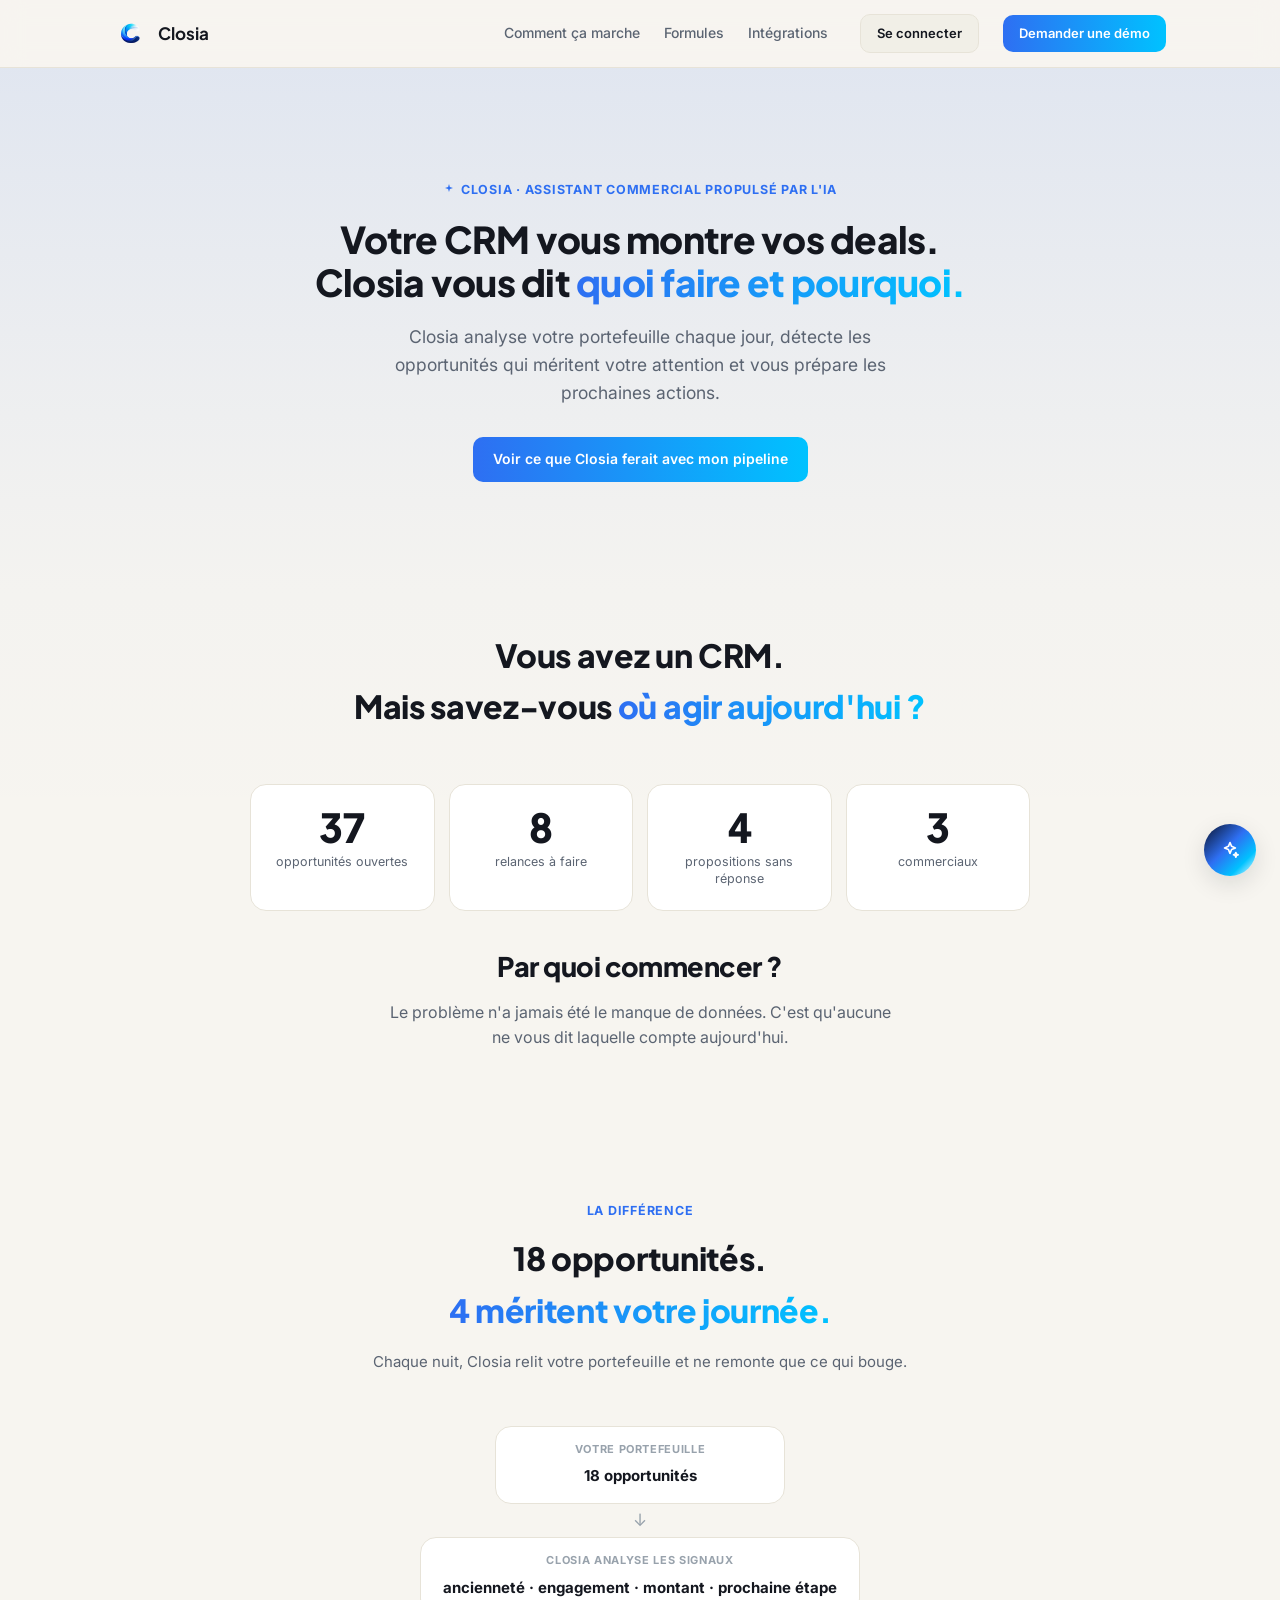
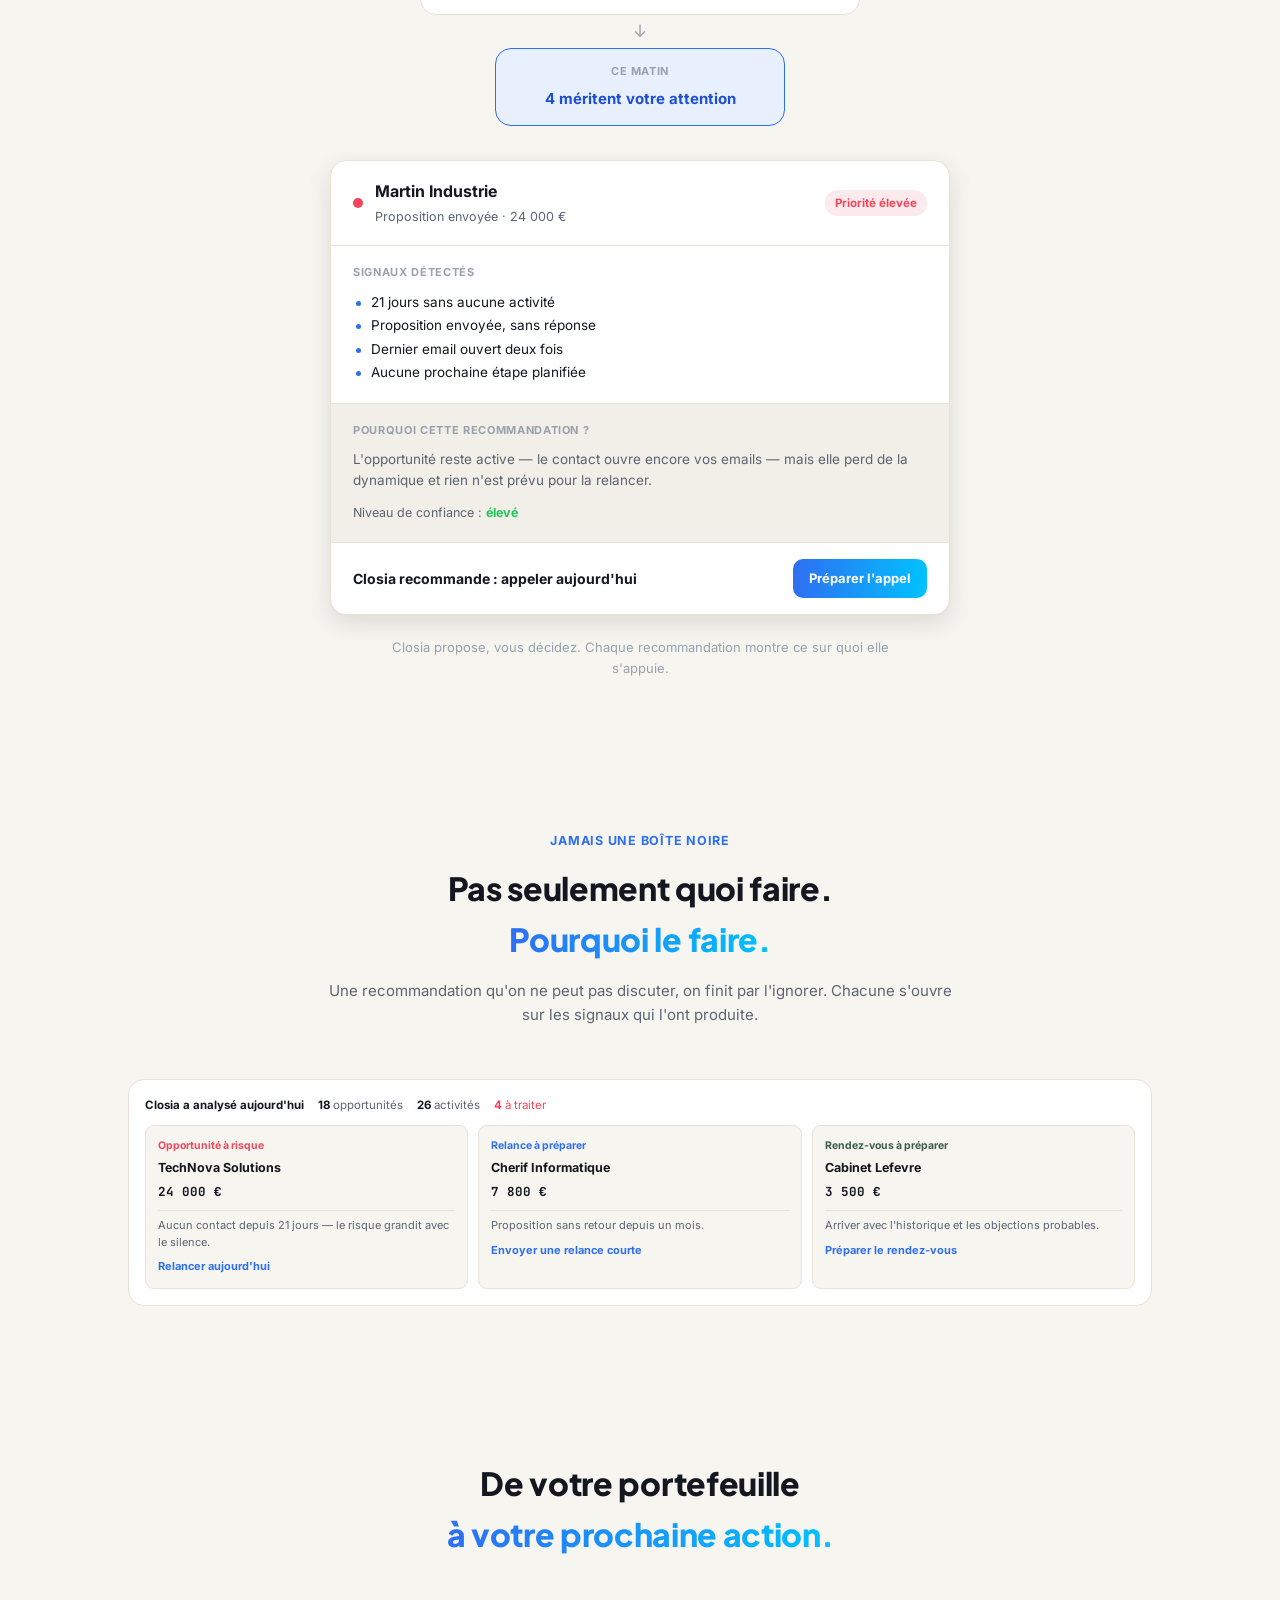
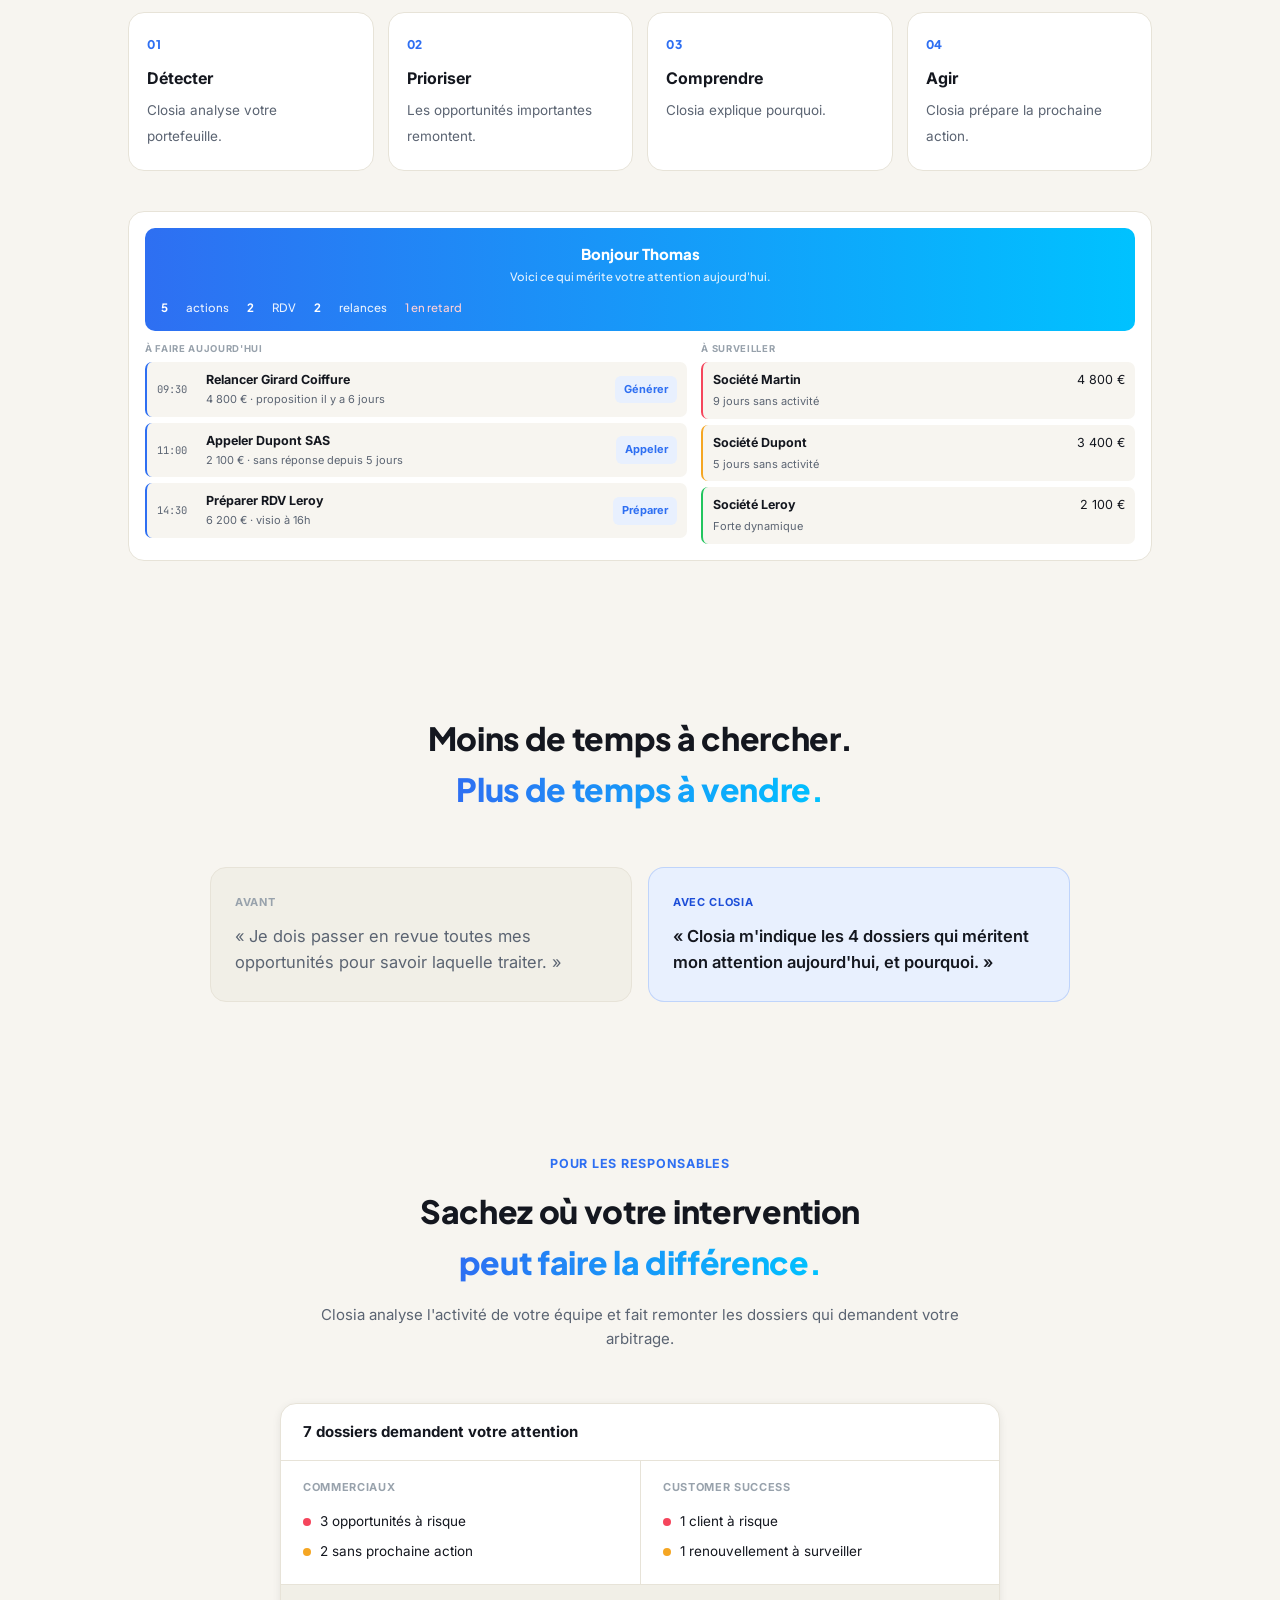
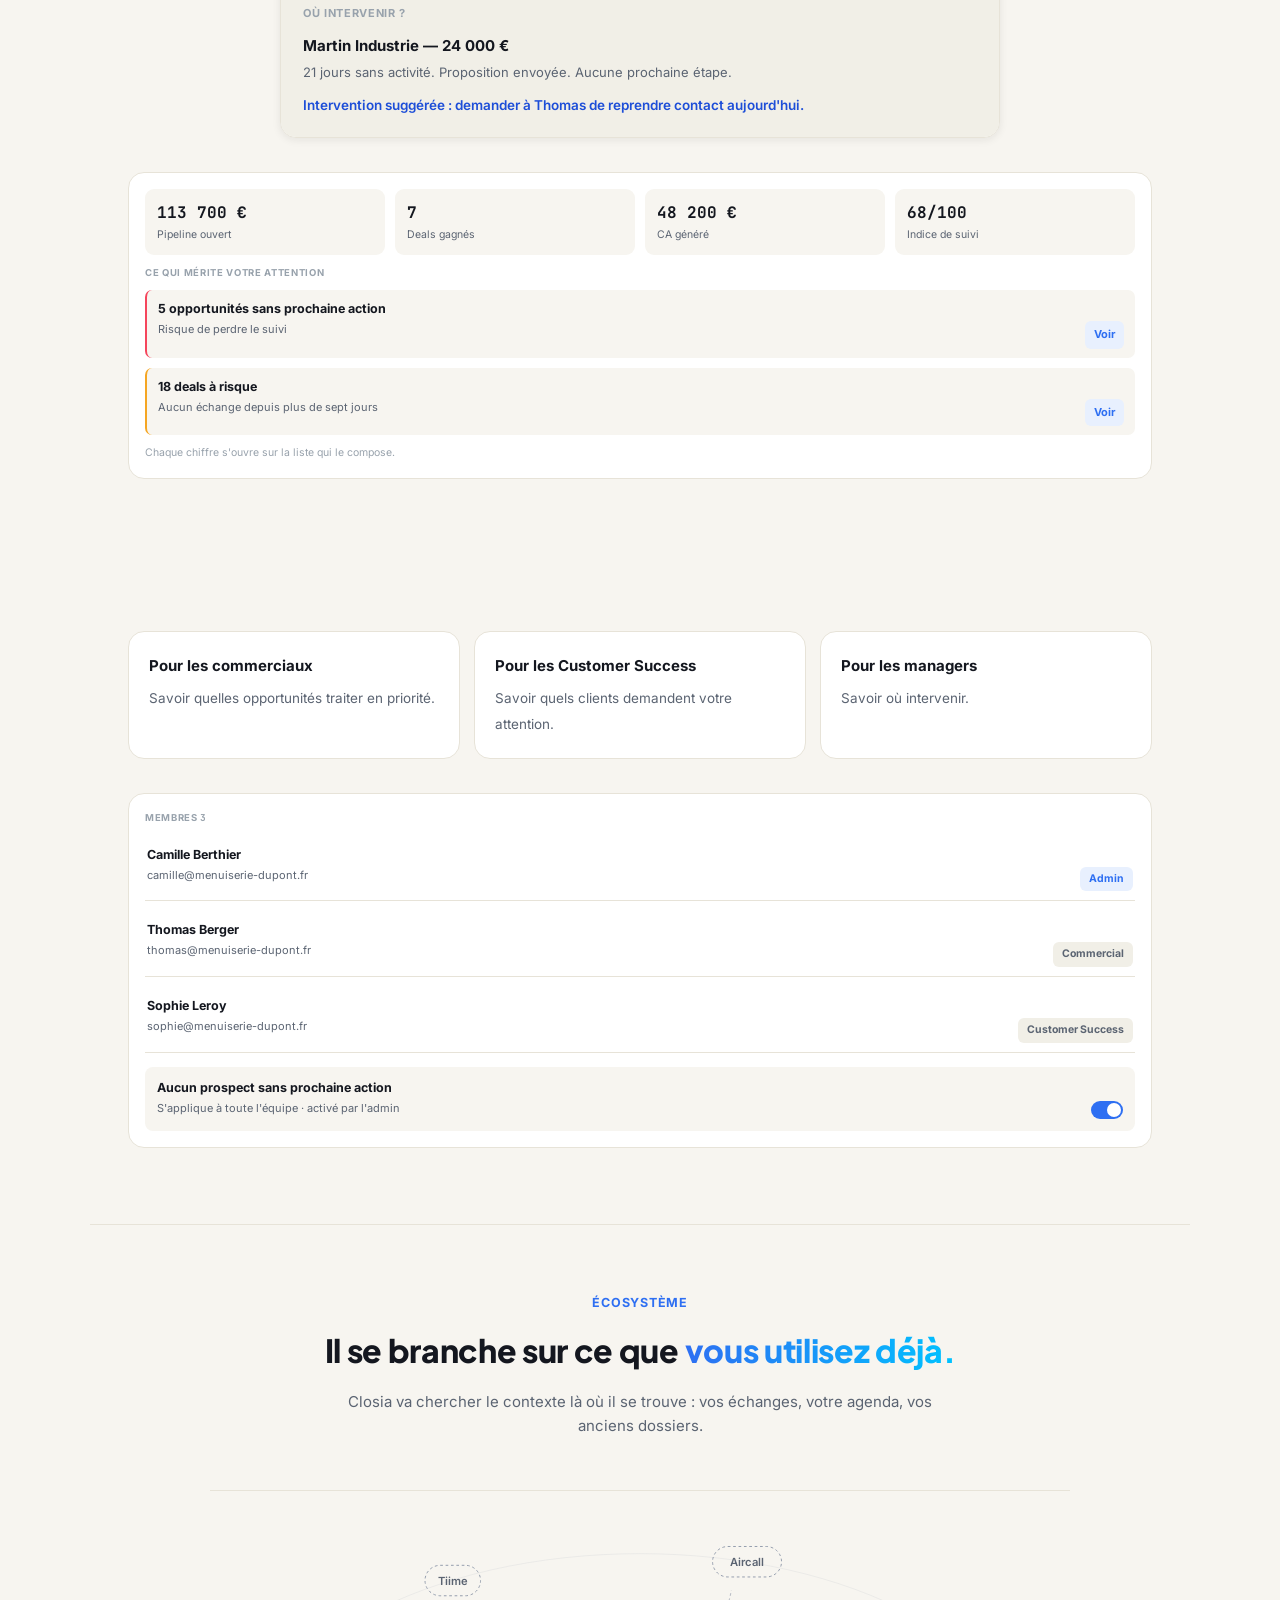
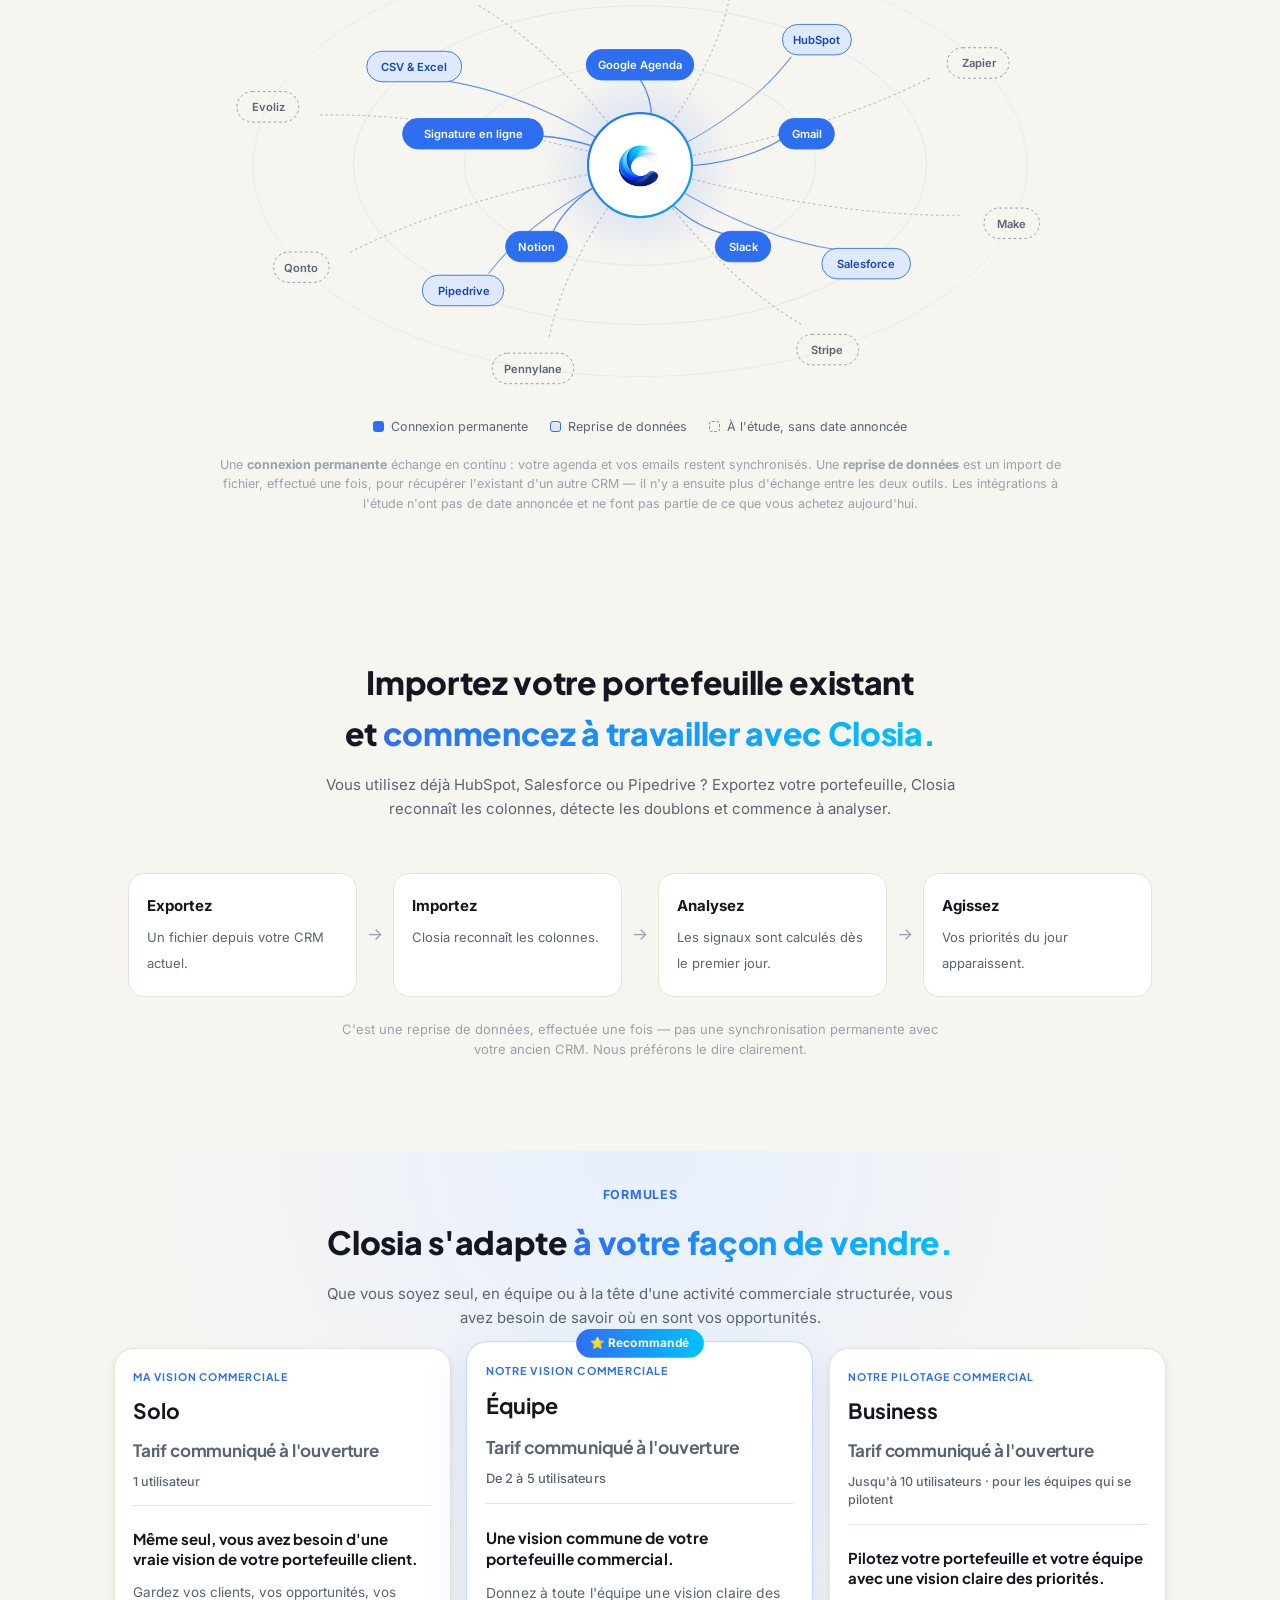
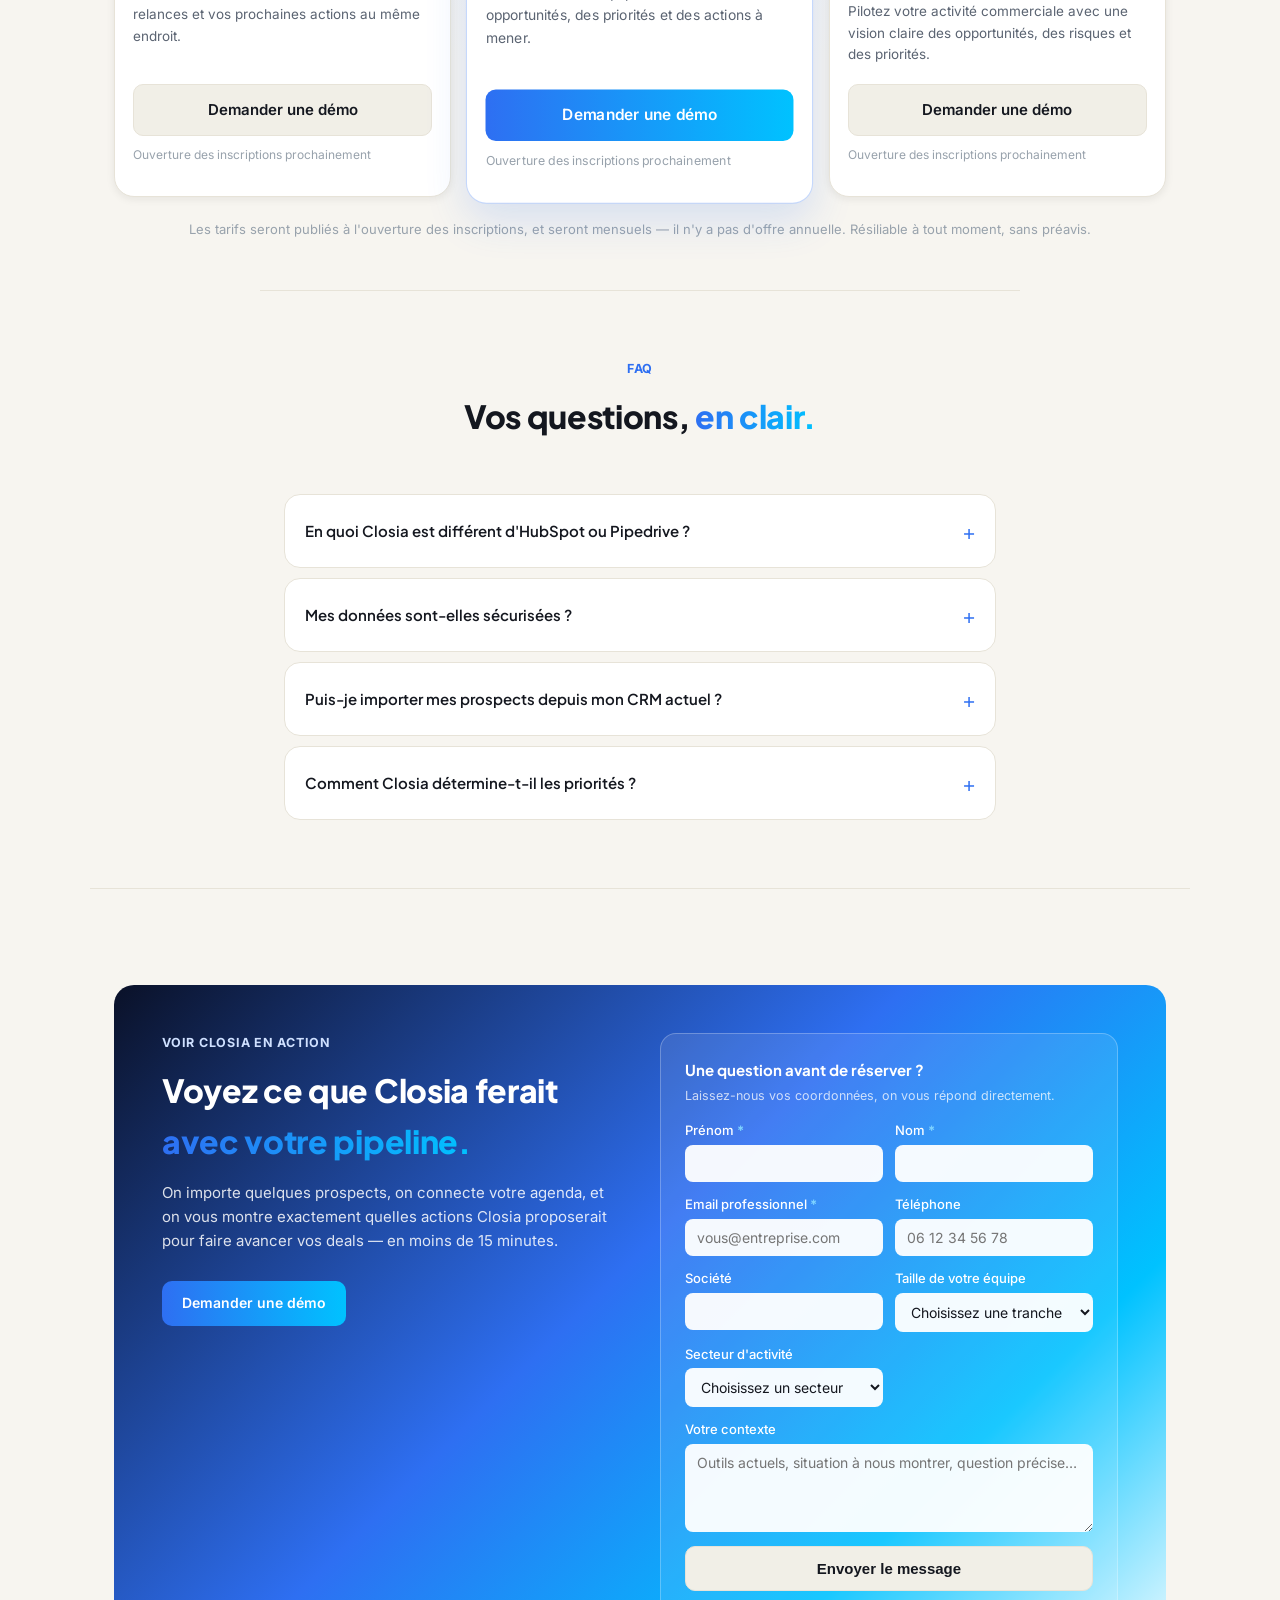
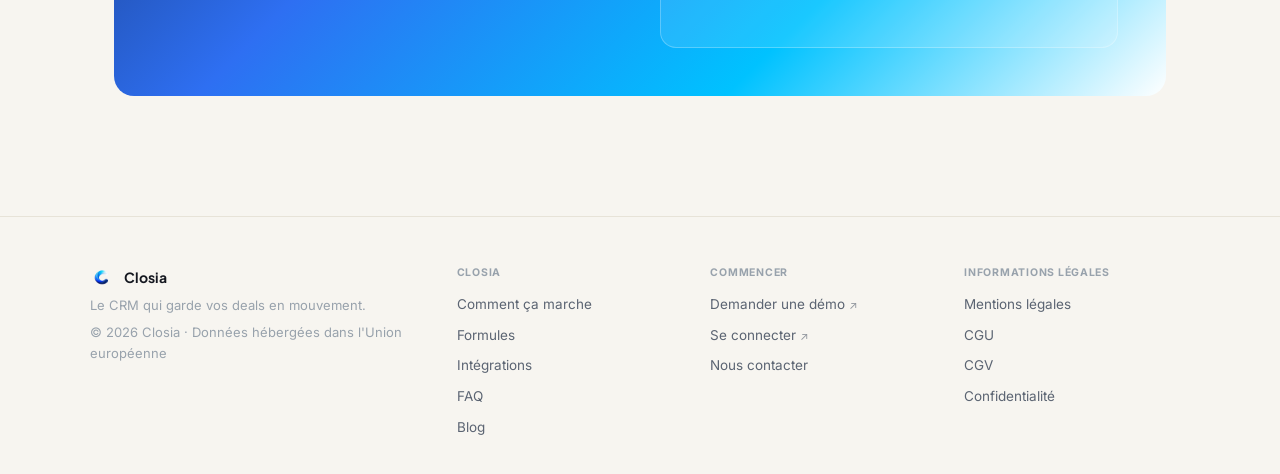
==== commit c8476658: "Reformule le titre de la section import Co-Authored-By: Claude Opus 5 <noreply@anthropic.com>" ====
--- a/index.html
+++ b/index.html
@@ -337,7 +337,7 @@
         <!-- 8. Intégrations et contexte -->
 <section id="import" class="import-crm reveal">
       <div class="section-head">
-        <h2>Passez de votre CRM à Closia <span class="fade-word">simplement.</span></h2>
+        <h2>Importez votre portefeuille existant<br />et <span class="fade-word">commencez à travailler avec Closia.</span></h2>
         <p>Vous utilisez déjà HubSpot, Salesforce ou Pipedrive&nbsp;? Exportez votre portefeuille, Closia reconnaît les colonnes, détecte les doublons et commence à analyser.</p>
       </div>
       <div class="imp-steps">
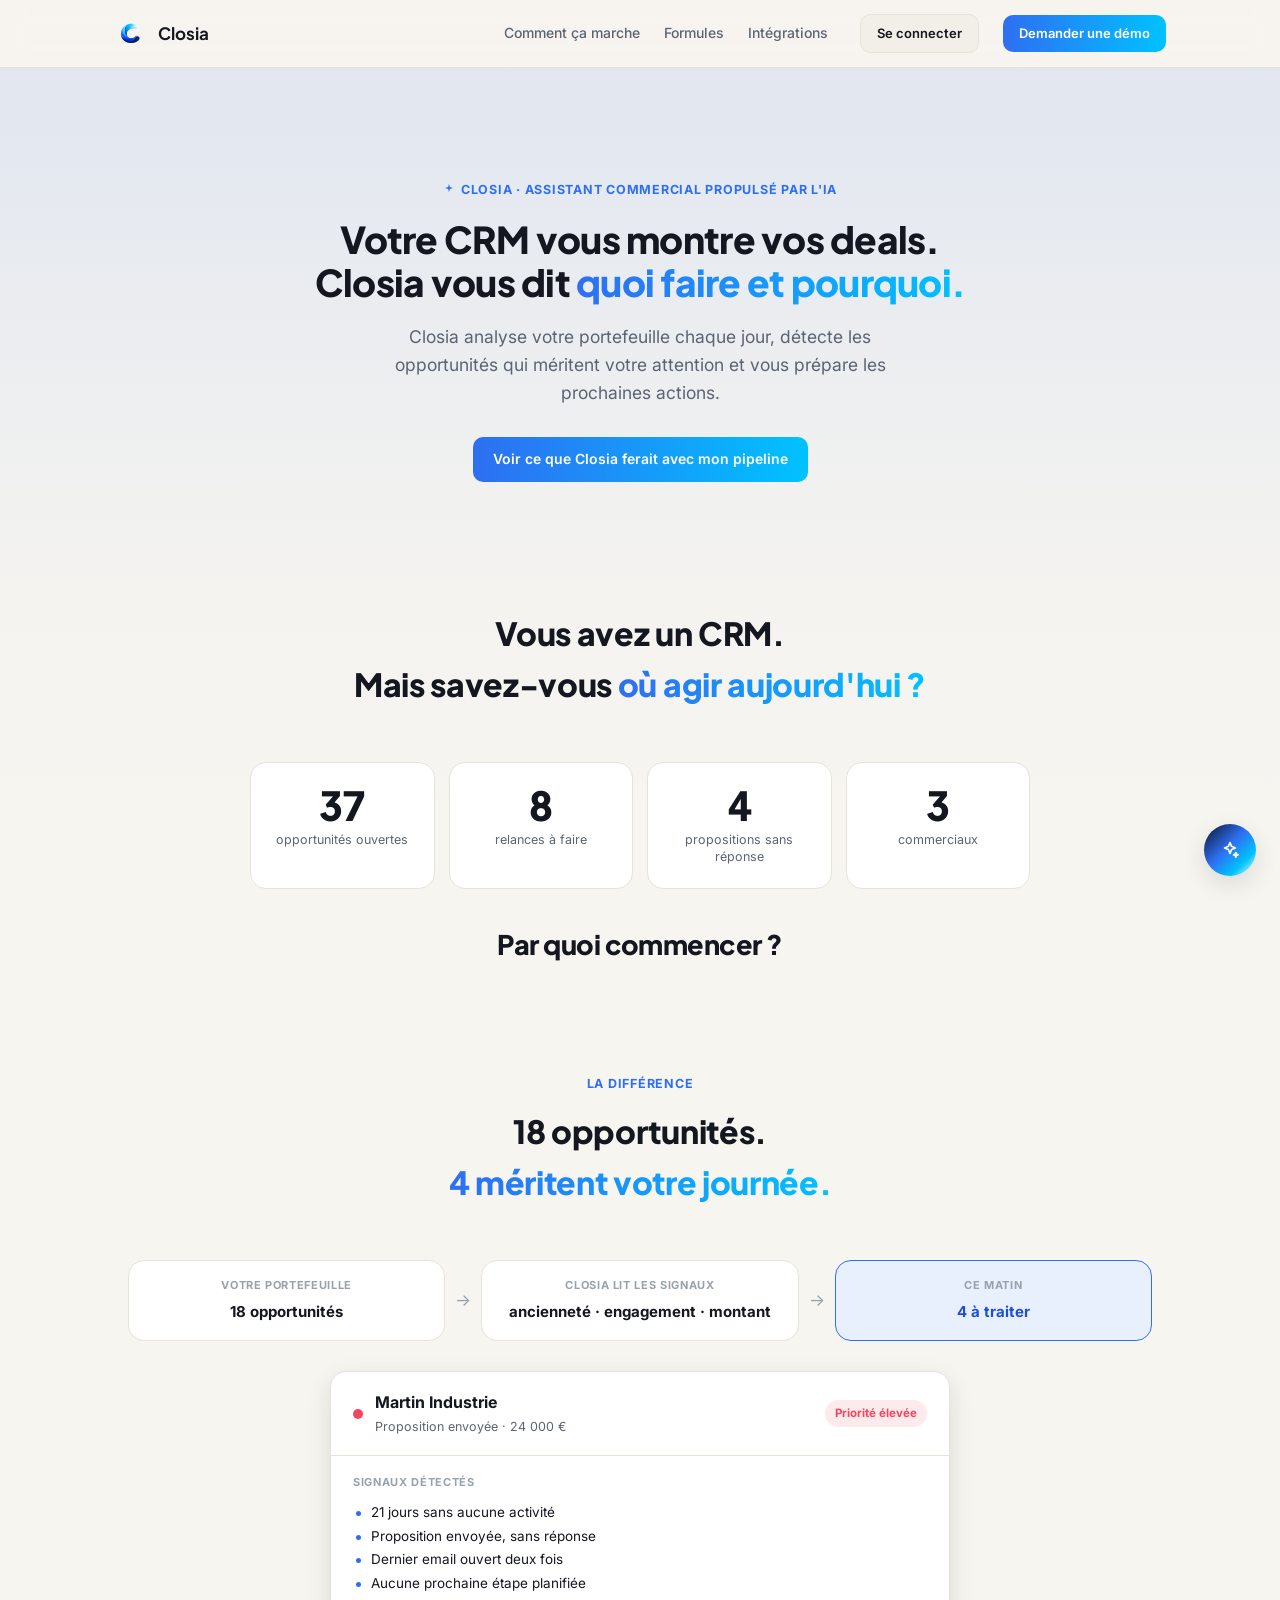
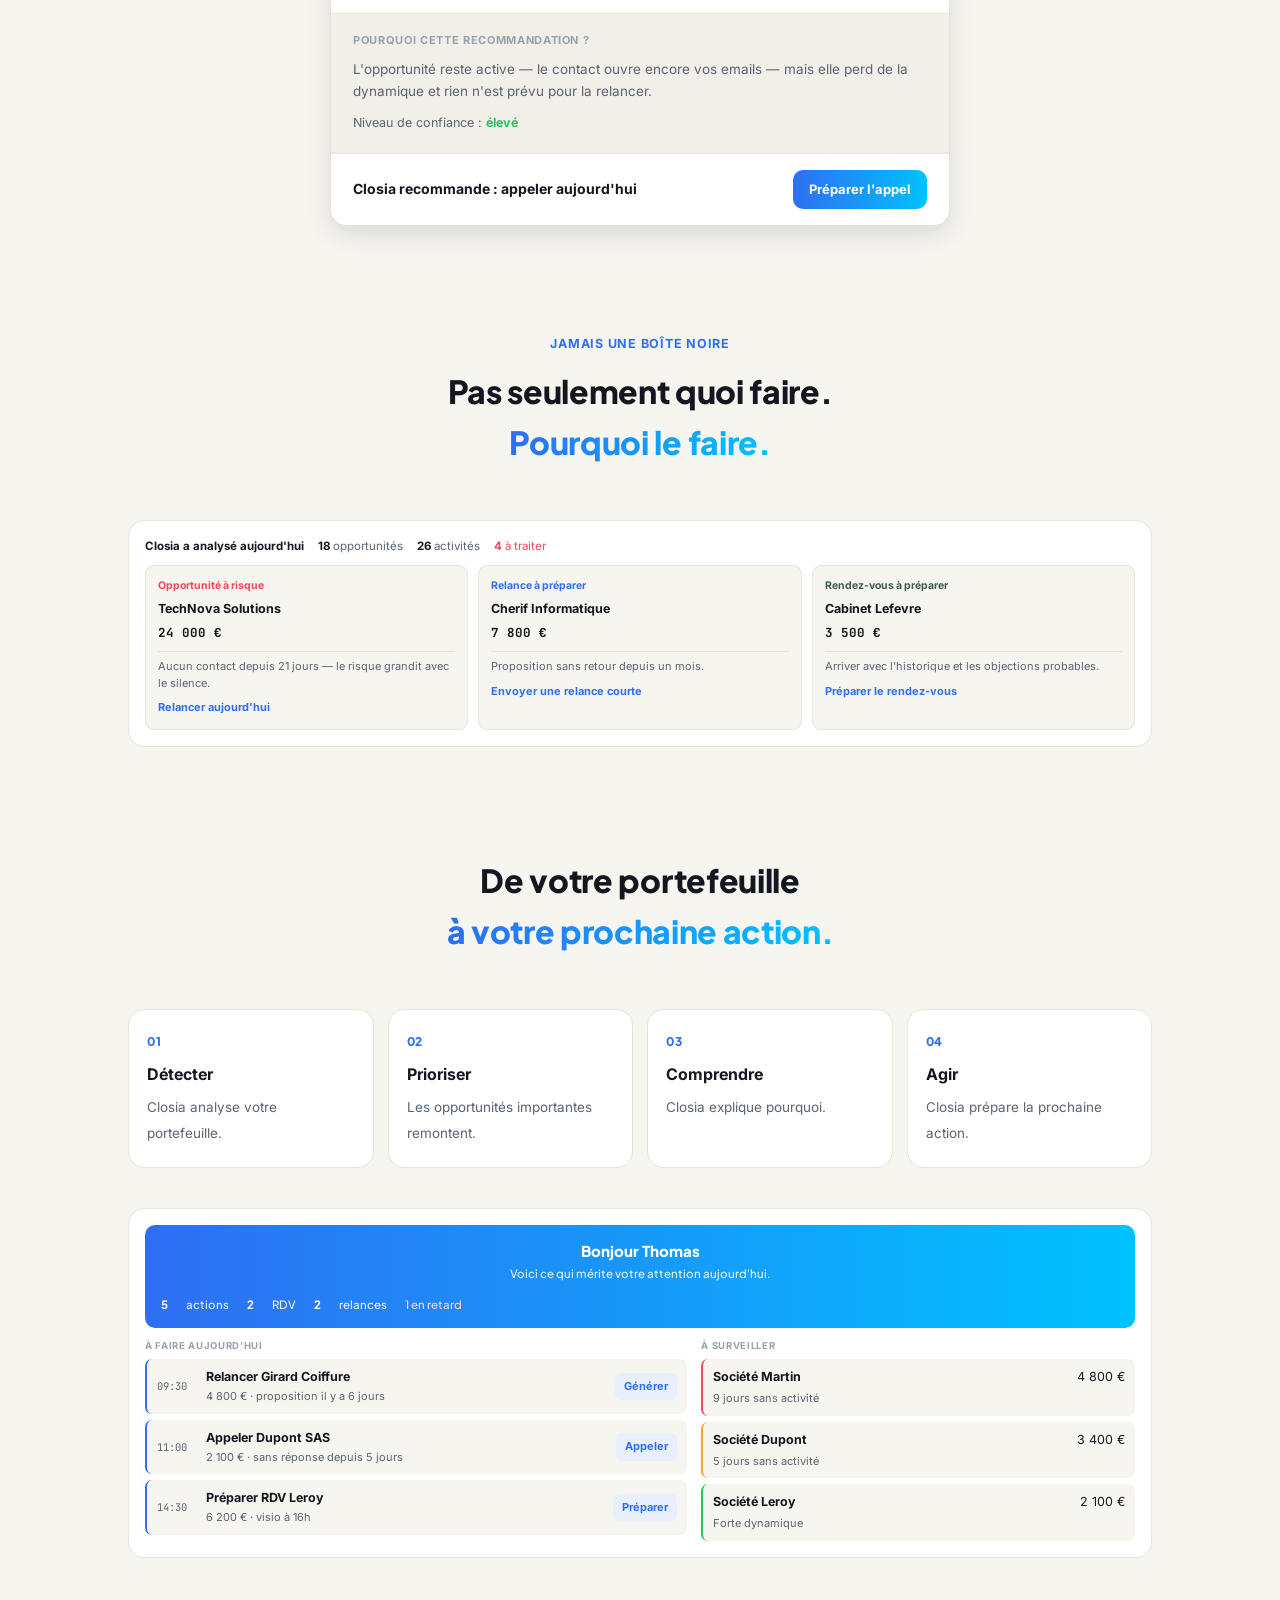
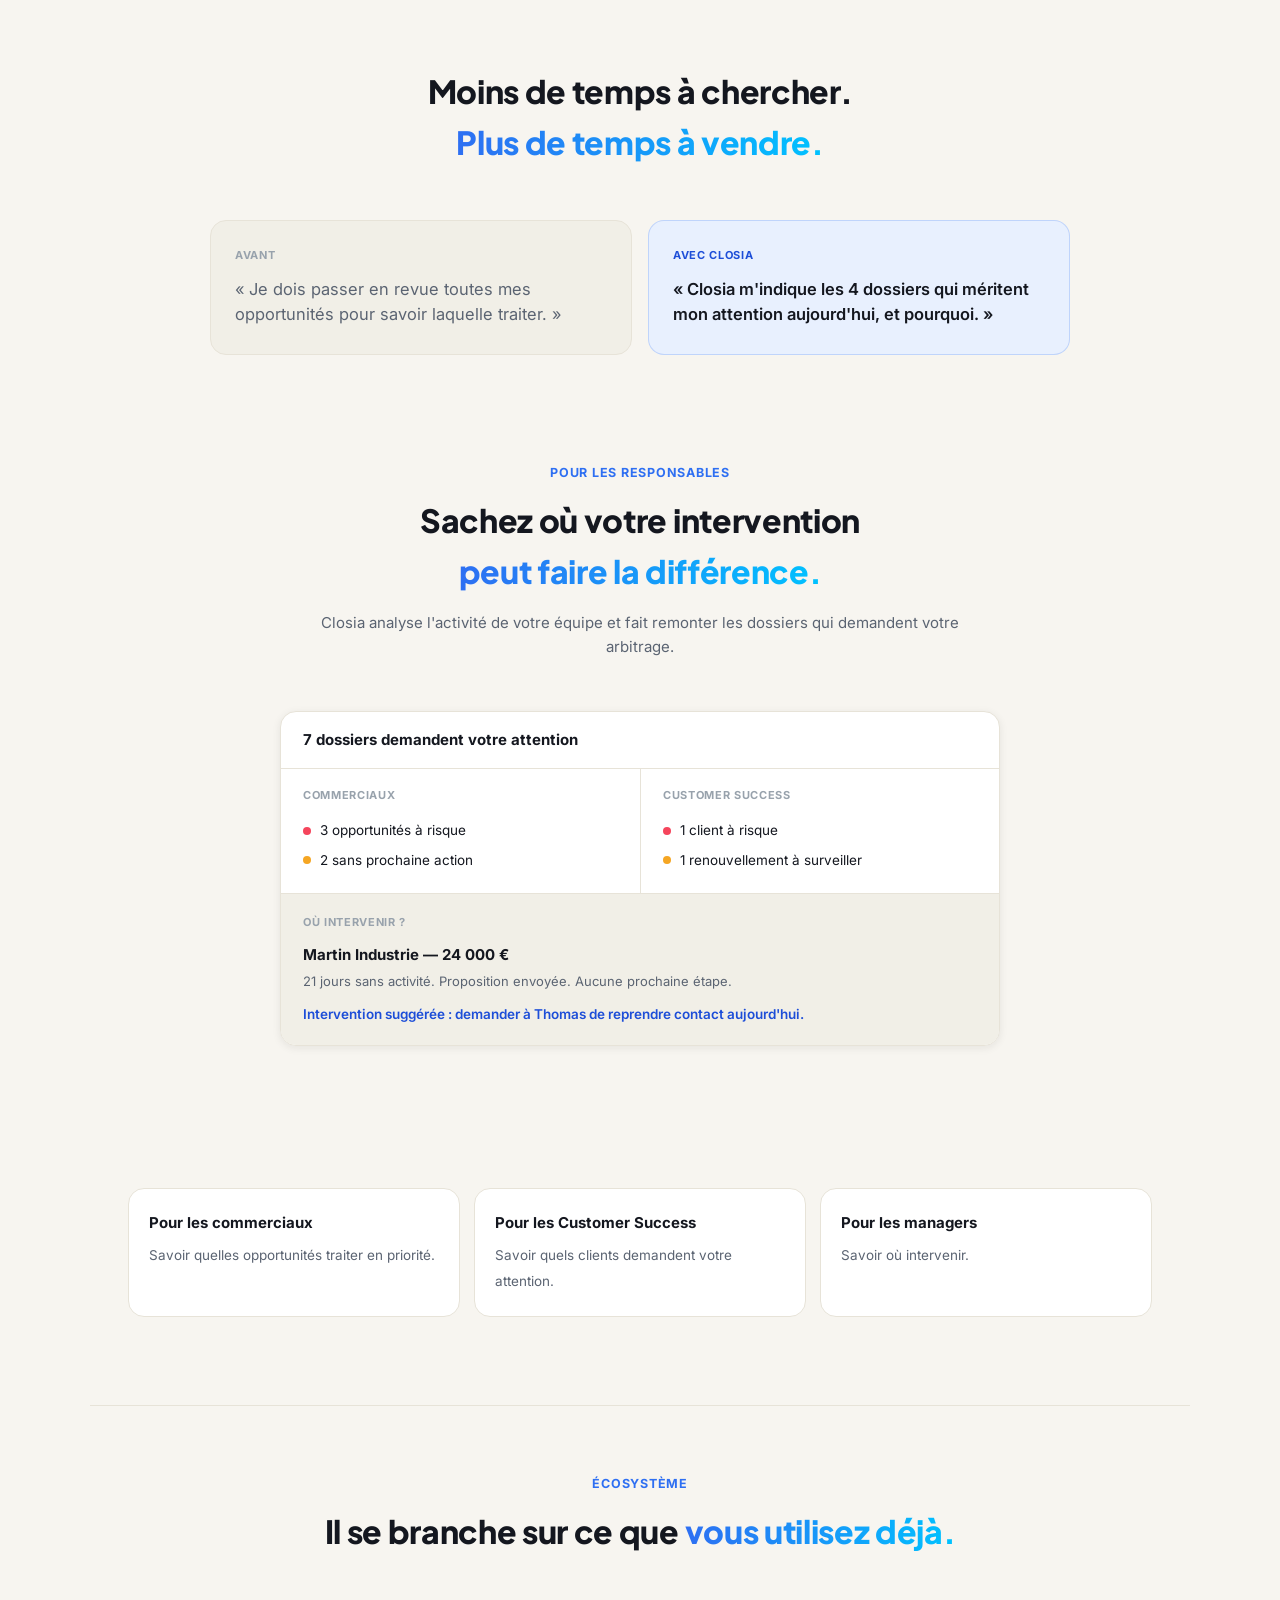
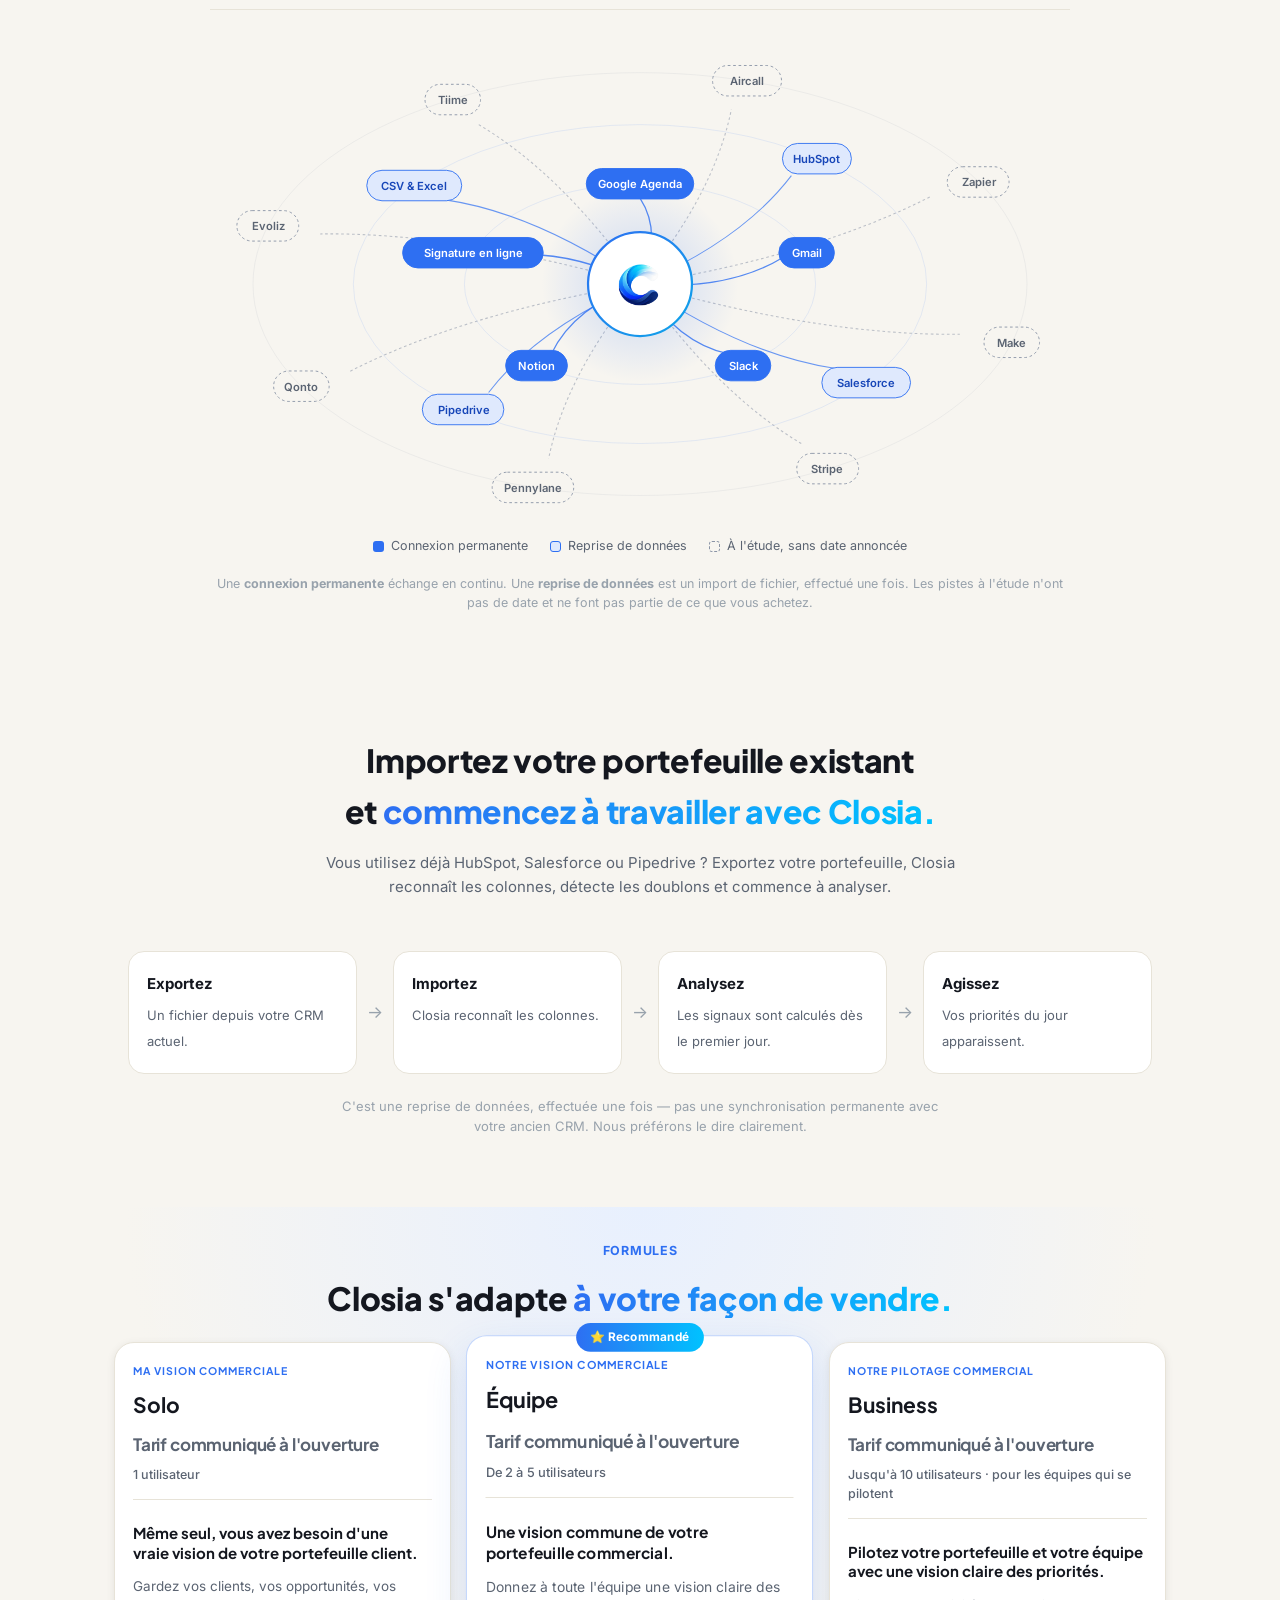
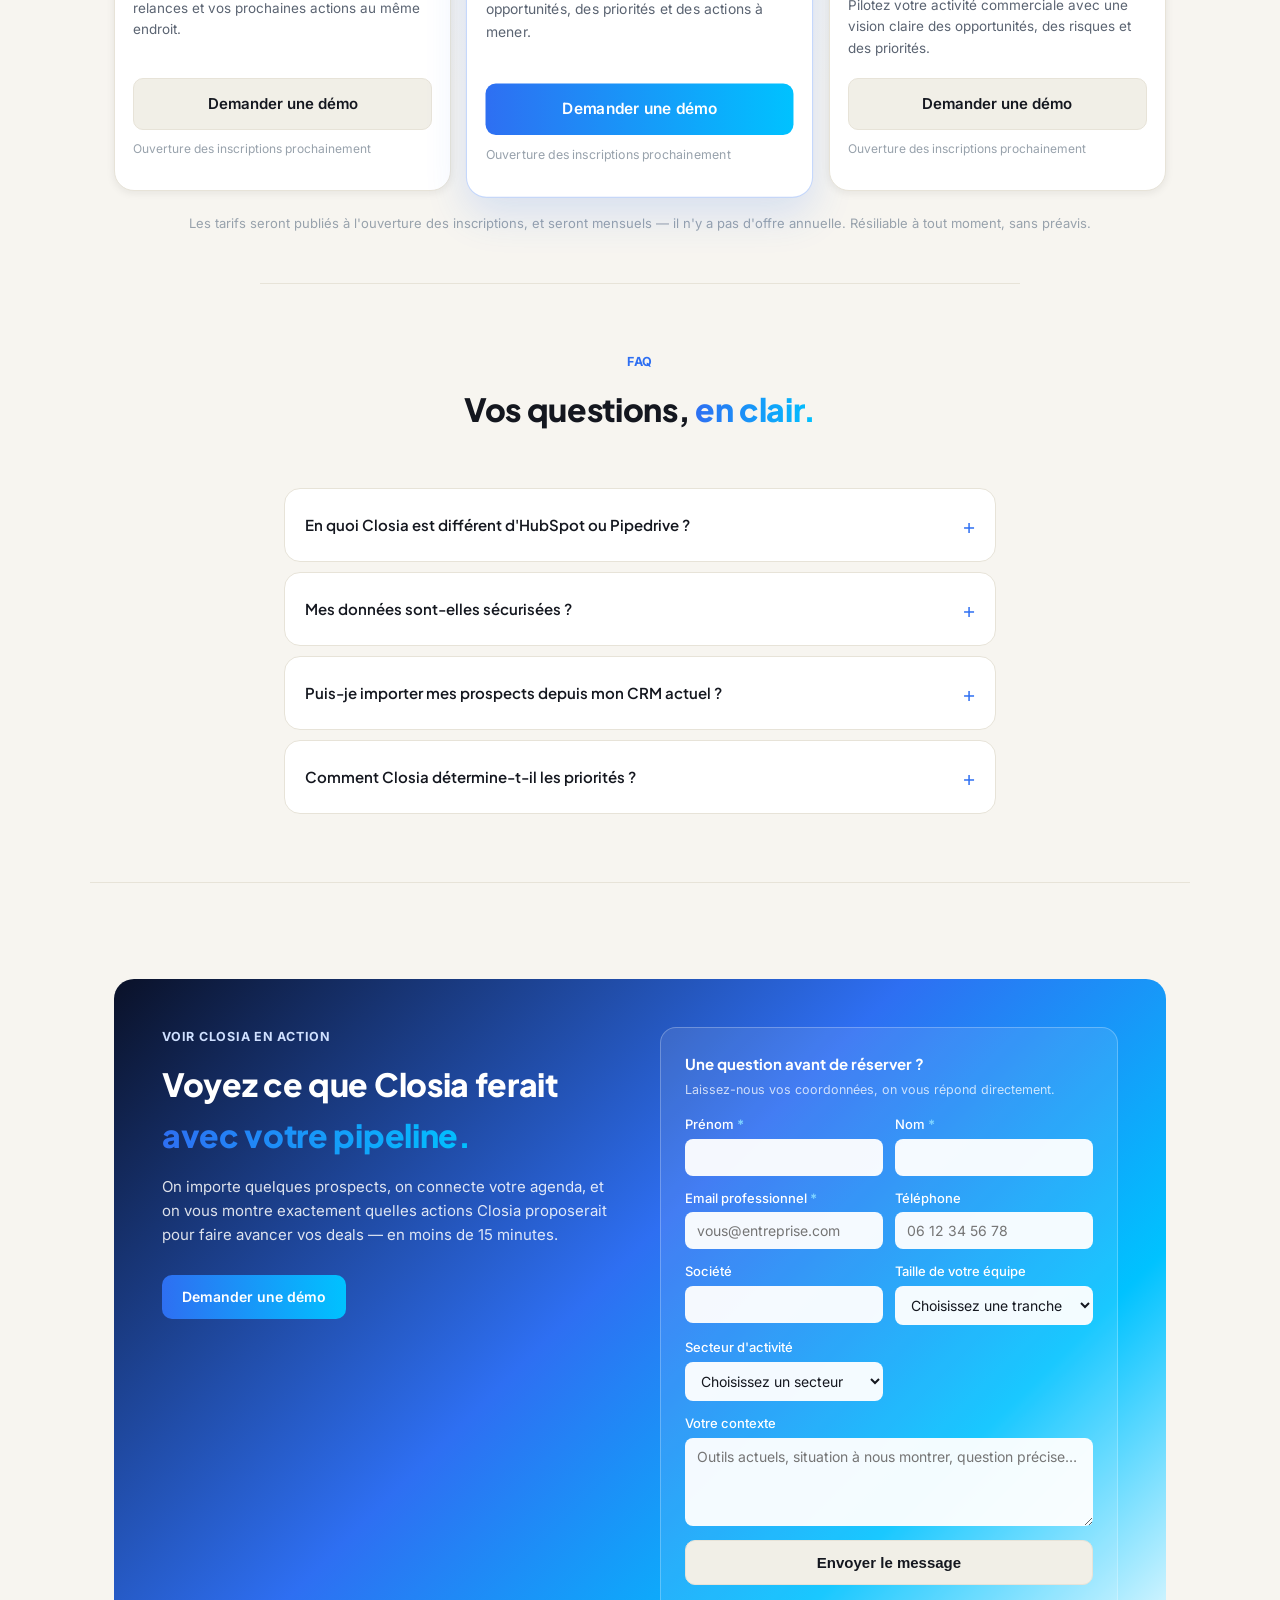
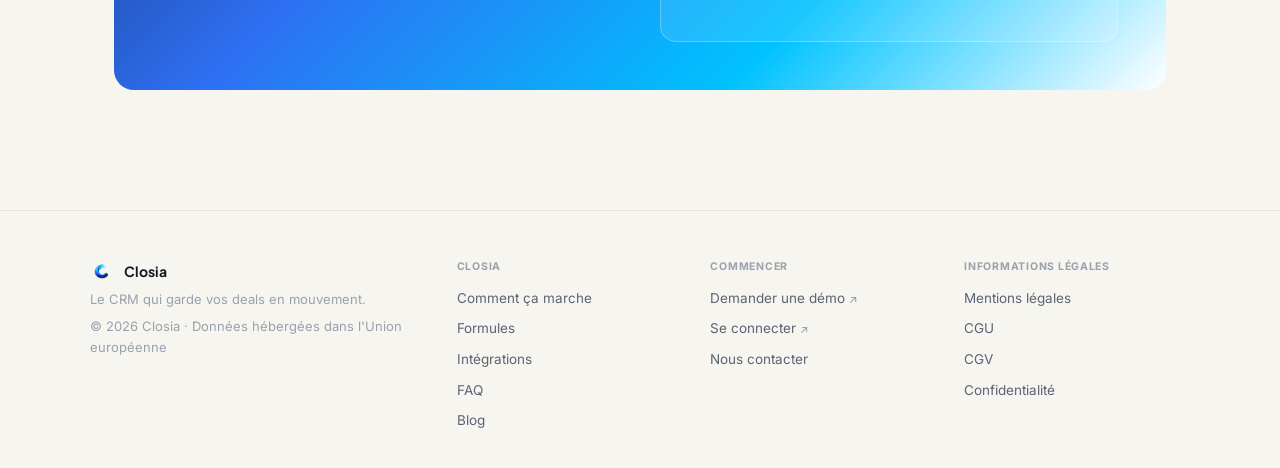
==== commit 046f5183: "Resserre la page : moins de texte, plus d'horizontal, deux maquettes Le positionnement et le hero ne" ====
--- a/index.html
+++ b/index.html
@@ -122,7 +122,6 @@
         <div class="pb-stat"><b>3</b><span>commerciaux</span></div>
       </div>
       <p class="pb-punch">Par quoi commencer&nbsp;?</p>
-      <p class="pb-sub">Le problème n'a jamais été le manque de données. C'est qu'aucune ne vous dit laquelle compte aujourd'hui.</p>
     </section>
 
     <!-- DÉMONSTRATION : le moment où l'on comprend -->
@@ -130,15 +129,14 @@
       <div class="section-head">
         <span class="eyebrow">La différence</span>
         <h2>18 opportunités.<br /><span class="fade-word">4 méritent votre journée.</span></h2>
-        <p>Chaque nuit, Closia relit votre portefeuille et ne remonte que ce qui bouge.</p>
       </div>
 
       <div class="demo-flow">
         <div class="demo-step"><span class="demo-num">Votre portefeuille</span><b>18 opportunités</b></div>
-        <div class="demo-arrow" aria-hidden="true">↓</div>
-        <div class="demo-step"><span class="demo-num">Closia analyse les signaux</span><b>ancienneté · engagement · montant · prochaine étape</b></div>
-        <div class="demo-arrow" aria-hidden="true">↓</div>
-        <div class="demo-step is-out"><span class="demo-num">Ce matin</span><b>4 méritent votre attention</b></div>
+        <span class="demo-arrow" aria-hidden="true">→</span>
+        <div class="demo-step"><span class="demo-num">Closia lit les signaux</span><b>ancienneté · engagement · montant</b></div>
+        <span class="demo-arrow" aria-hidden="true">→</span>
+        <div class="demo-step is-out"><span class="demo-num">Ce matin</span><b>4 à traiter</b></div>
       </div>
 
       <div class="deal-card">
@@ -167,7 +165,6 @@
         </div>
       </div>
 
-      <p class="demo-note">Closia propose, vous décidez. Chaque recommandation montre ce sur quoi elle s'appuie.</p>
     </section>
 
     <!-- POURQUOI : l'IA doit rendre des comptes -->
@@ -175,7 +172,6 @@
       <div class="section-head">
         <span class="eyebrow">Jamais une boîte noire</span>
         <h2>Pas seulement quoi faire.<br /><span class="fade-word">Pourquoi le faire.</span></h2>
-        <p>Une recommandation qu'on ne peut pas discuter, on finit par l'ignorer. Chacune s'ouvre sur les signaux qui l'ont produite.</p>
       </div>
       <div class="mk mk-assistant"><div class="mk-scan"><b>Closia a analysé aujourd'hui</b> <span><b>18</b> opportunités</span> <span><b>26</b> activités</span> <span class="alert"><b>4</b> à traiter</span></div>
 <div class="mk-cards">
@@ -258,16 +254,6 @@
           <span class="mg-reco">Intervention suggérée&nbsp;: demander à Thomas de reprendre contact aujourd'hui.</span>
         </div>
       </div>
-      <div class="mk mk-activities"><div class="mk-kpis">
-  <div><b>113 700 €</b><em>Pipeline ouvert</em></div>
-  <div><b>7</b><em>Deals gagnés</em></div>
-  <div><b>48 200 €</b><em>CA généré</em></div>
-  <div><b>68/100</b><em>Indice de suivi</em></div>
-</div>
-<span class="mk-lab">Ce qui mérite votre attention</span>
-<div class="mk-alert red"><b>5 opportunités sans prochaine action</b><em>Risque de perdre le suivi</em><span class="mk-act">Voir</span></div>
-<div class="mk-alert amber"><b>18 deals à risque</b><em>Aucun échange depuis plus de sept jours</em><span class="mk-act">Voir</span></div>
-<span class="mk-note">Chaque chiffre s'ouvre sur la liste qui le compose.</span></div>
     </section>
 
     <!-- RÔLES -->
@@ -277,18 +263,13 @@
         <div class="role"><b>Pour les Customer Success</b><em>Savoir quels clients demandent votre attention.</em></div>
         <div class="role"><b>Pour les managers</b><em>Savoir où intervenir.</em></div>
       </div>
-      <div class="mk mk-equipe"><span class="mk-lab">Membres <b>3</b></span>
-<div class="mk-mem"><b>Camille Berthier</b><em>camille@menuiserie-dupont.fr</em><span class="mk-role admin">Admin</span></div>
-<div class="mk-mem"><b>Thomas Berger</b><em>thomas@menuiserie-dupont.fr</em><span class="mk-role">Commercial</span></div>
-<div class="mk-mem"><b>Sophie Leroy</b><em>sophie@menuiserie-dupont.fr</em><span class="mk-role">Customer Success</span></div>
-<div class="mk-rule"><b>Aucun prospect sans prochaine action</b><em>S'applique à toute l'équipe · activé par l'admin</em><span class="mk-switch on"></span></div></div>
     </section>
 
     <section id="fonctions" class="essentials reveal">
       <div class="section-head">
         <span class="eyebrow">Écosystème</span>
         <h2>Il se branche sur ce que <span class="fade-word">vous utilisez déjà.</span></h2>
-        <p>Closia va chercher le contexte là où il se trouve : vos échanges, votre agenda, vos anciens dossiers.</p>
+        
       </div>
       <div class="eco">
 
@@ -302,8 +283,6 @@
         </svg>
 
         <div class="eco-fallback">
-          <div class="eco-row"><span class="eco-tag live">Disponible</span><div class="eco-chips"><span>Google Agenda</span><span>Gmail</span><span>Slack</span><span>Notion</span><span>Signature en ligne</span></div></div><div class="eco-row"><span class="eco-tag import">Reprise de données</span><div class="eco-chips import"><span>HubSpot</span><span>Salesforce</span><span>Pipedrive</span><span>CSV &amp; Excel</span></div></div>
-          <div class="eco-row"><span class="eco-tag planned">Étudié</span><div class="eco-chips muted"><span>Aircall</span><span>Zapier</span><span>Make</span><span>Stripe</span><span>Pennylane</span><span>Qonto</span><span>Evoliz</span><span>Tiime</span></div></div>
         </div>
 
         <div class="eco-legend">
@@ -311,7 +290,7 @@
           <span><i class="eco-key import"></i>Reprise de données</span>
           <span><i class="eco-key plan"></i>À l'étude, sans date annoncée</span>
         </div>
-        <p class="eco-note">Une <strong>connexion permanente</strong> échange en continu : votre agenda et vos emails restent synchronisés. Une <strong>reprise de données</strong> est un import de fichier, effectué une fois, pour récupérer l'existant d'un autre CRM — il n'y a ensuite plus d'échange entre les deux outils. Les intégrations à l'étude n'ont pas de date annoncée et ne font pas partie de ce que vous achetez aujourd'hui.</p>
+        <p class="eco-note">Une <strong>connexion permanente</strong> échange en continu. Une <strong>reprise de données</strong> est un import de fichier, effectué une fois. Les pistes à l'étude n'ont pas de date et ne font pas partie de ce que vous achetez.</p>
       </div>
             
       </section>
@@ -356,7 +335,7 @@
       <div class="section-head">
         <span class="eyebrow">Formules</span>
         <h2>Closia s'adapte <span class="fade-word">à votre façon de vendre.</span></h2>
-        <p>Que vous soyez seul, en équipe ou à la tête d'une activité commerciale structurée, vous avez besoin de savoir où en sont vos opportunités.</p>
+        
       </div>
 
       <div class="pricing-grid">
--- a/style.css
+++ b/style.css
@@ -1538,13 +1538,6 @@
    Réutilise les tokens existants : aucune nouvelle couleur.
    ============================================================ */
 
-.demo-note {
-  margin: 22px auto 0;
-  max-width: 640px;
-  text-align: center;
-  font-size: 12.5px;
-  color: var(--text-faint);
-}
 
 /* --- 3. CRM classique vs Closia --- */
 .contrast-grid {
@@ -3048,57 +3041,14 @@
   text-align: center;
 }
 
-.eco-row {
-  display: grid;
-  grid-template-columns: 92px minmax(0, 1fr);
-  gap: 16px;
-  align-items: baseline;
-  padding: 12px 0;
-  border-bottom: 1px solid var(--hairline);
-}
-
-.eco-row:last-of-type { border-bottom: none; }
-
-.eco-tag {
-  font-size: 10px;
-  font-weight: 700;
-  letter-spacing: 0.07em;
-  text-transform: uppercase;
-  border-radius: 999px;
-  padding: 4px 0;
-  text-align: center;
-}
-
-.eco-tag.live { background: #2e6ff2; color: #ffffff; }
-.eco-tag.soon { background: var(--warning-dim); color: #a35f06; }
-.eco-tag.planned { background: var(--panel2); color: #5b6472; }
-.eco-tag.import { background: #dfe9fd; color: #1746b8; }
-
-.eco-chips.import span { border-color: #bcd2fb; color: #1746b8; }
-
-.eco-chips {
-  display: flex;
-  flex-wrap: wrap;
-  gap: 7px;
-}
-
-.eco-chips span {
-  font-size: 13px;
-  font-weight: 600;
-  color: var(--text);
-  background: var(--surface);
-  border: 1px solid var(--hairline);
-  border-radius: 7px;
-  padding: 6px 11px;
-}
+
+
+
+
+
+
 
 /* Ce qui n'existe pas encore ne doit pas peser autant que le reste. */
-.eco-chips.muted span {
-  font-weight: 500;
-  color: var(--text-faint);
-  background: none;
-  border-style: dashed;
-}
 
 .eco-note {
   margin: 18px 0 0;
@@ -3563,7 +3513,7 @@
 .probleme, .demo, .pourquoi, .parcours, .benefice, .manager, .roles {
   max-width: 1080px;
   margin: 0 auto;
-  padding: 76px 28px;
+  padding: 54px 28px;
 }
 
 /* — Problème : quatre chiffres qui écrasent, puis la question qui bloque — */
@@ -3610,31 +3560,27 @@
   margin: 34px 0 0;
 }
 
-.pb-sub {
-  font-size: 16px;
-  color: var(--text-dim);
-  text-align: center;
-  max-width: 520px;
-  margin: 12px auto 0;
-  line-height: 1.55;
-}
 
 /* — Démonstration : l'entonnoir, puis la carte qui fait tout comprendre — */
 .demo-flow {
   display: flex;
-  flex-direction: column;
-  align-items: center;
-  gap: 8px;
-  margin: 8px 0 34px;
+  align-items: stretch;
+  justify-content: center;
+  gap: 10px;
+  margin: 8px 0 30px;
+  flex-wrap: wrap;
 }
 
 .demo-step {
+  flex: 1 1 230px;
   background: var(--panel);
   border: 1px solid var(--hairline);
   border-radius: var(--radius-md);
-  padding: 14px 22px;
+  padding: 16px 20px;
   text-align: center;
-  min-width: 290px;
+  display: flex;
+  flex-direction: column;
+  justify-content: center;
 }
 
 .demo-step .demo-num {
@@ -3656,7 +3602,7 @@
 
 .demo-step.is-out b { color: var(--blue-deep); }
 
-.demo-arrow { color: var(--text-faint); font-size: 17px; line-height: 1; }
+.demo-arrow { display: flex; align-items: center; color: var(--text-faint); font-size: 17px; }
 
 .deal-card {
   background: var(--panel);
@@ -3756,13 +3702,6 @@
   white-space: nowrap;
 }
 
-.demo-note {
-  text-align: center;
-  font-size: 13px;
-  color: var(--text-faint);
-  margin: 22px auto 0;
-  max-width: 520px;
-}
 
 /* — Parcours : quatre étapes numérotées, parce que l'ordre compte vraiment — */
 .etapes {
@@ -3881,7 +3820,7 @@
 .role em { font-style: normal; font-size: 13.5px; color: var(--text-dim); line-height: 1.5; }
 
 @media (max-width: 860px) {
-  .probleme, .demo, .pourquoi, .parcours, .benefice, .manager, .roles { padding: 52px 20px; }
+  .probleme, .demo, .pourquoi, .parcours, .benefice, .manager, .roles { padding: 40px 20px; }
   .pb-grid { grid-template-columns: 1fr 1fr; }
   .pb-stat b { font-size: 32px; }
   .pb-punch { font-size: 22px; }
@@ -3901,7 +3840,7 @@
 
 /* — Import : quatre gestes, une flèche entre chacun. La honnêteté sur la
      nature de l'opération vaut mieux qu'une promesse de synchronisation. — */
-.import-crm { max-width: 1080px; margin: 0 auto; padding: 76px 28px; }
+.import-crm { max-width: 1080px; margin: 0 auto; padding: 54px 28px; }
 
 .imp-steps {
   display: flex;
@@ -3939,8 +3878,12 @@
 }
 
 @media (max-width: 860px) {
-  .import-crm { padding: 52px 20px; }
+  .import-crm { padding: 40px 20px; }
   .imp-arrow { display: none; }
   .imp-step { flex-basis: 100%; }
 }
 
+@media (max-width: 700px) {
+  .demo-flow { flex-direction: column; }
+  .demo-arrow { justify-content: center; transform: rotate(90deg); }
+}
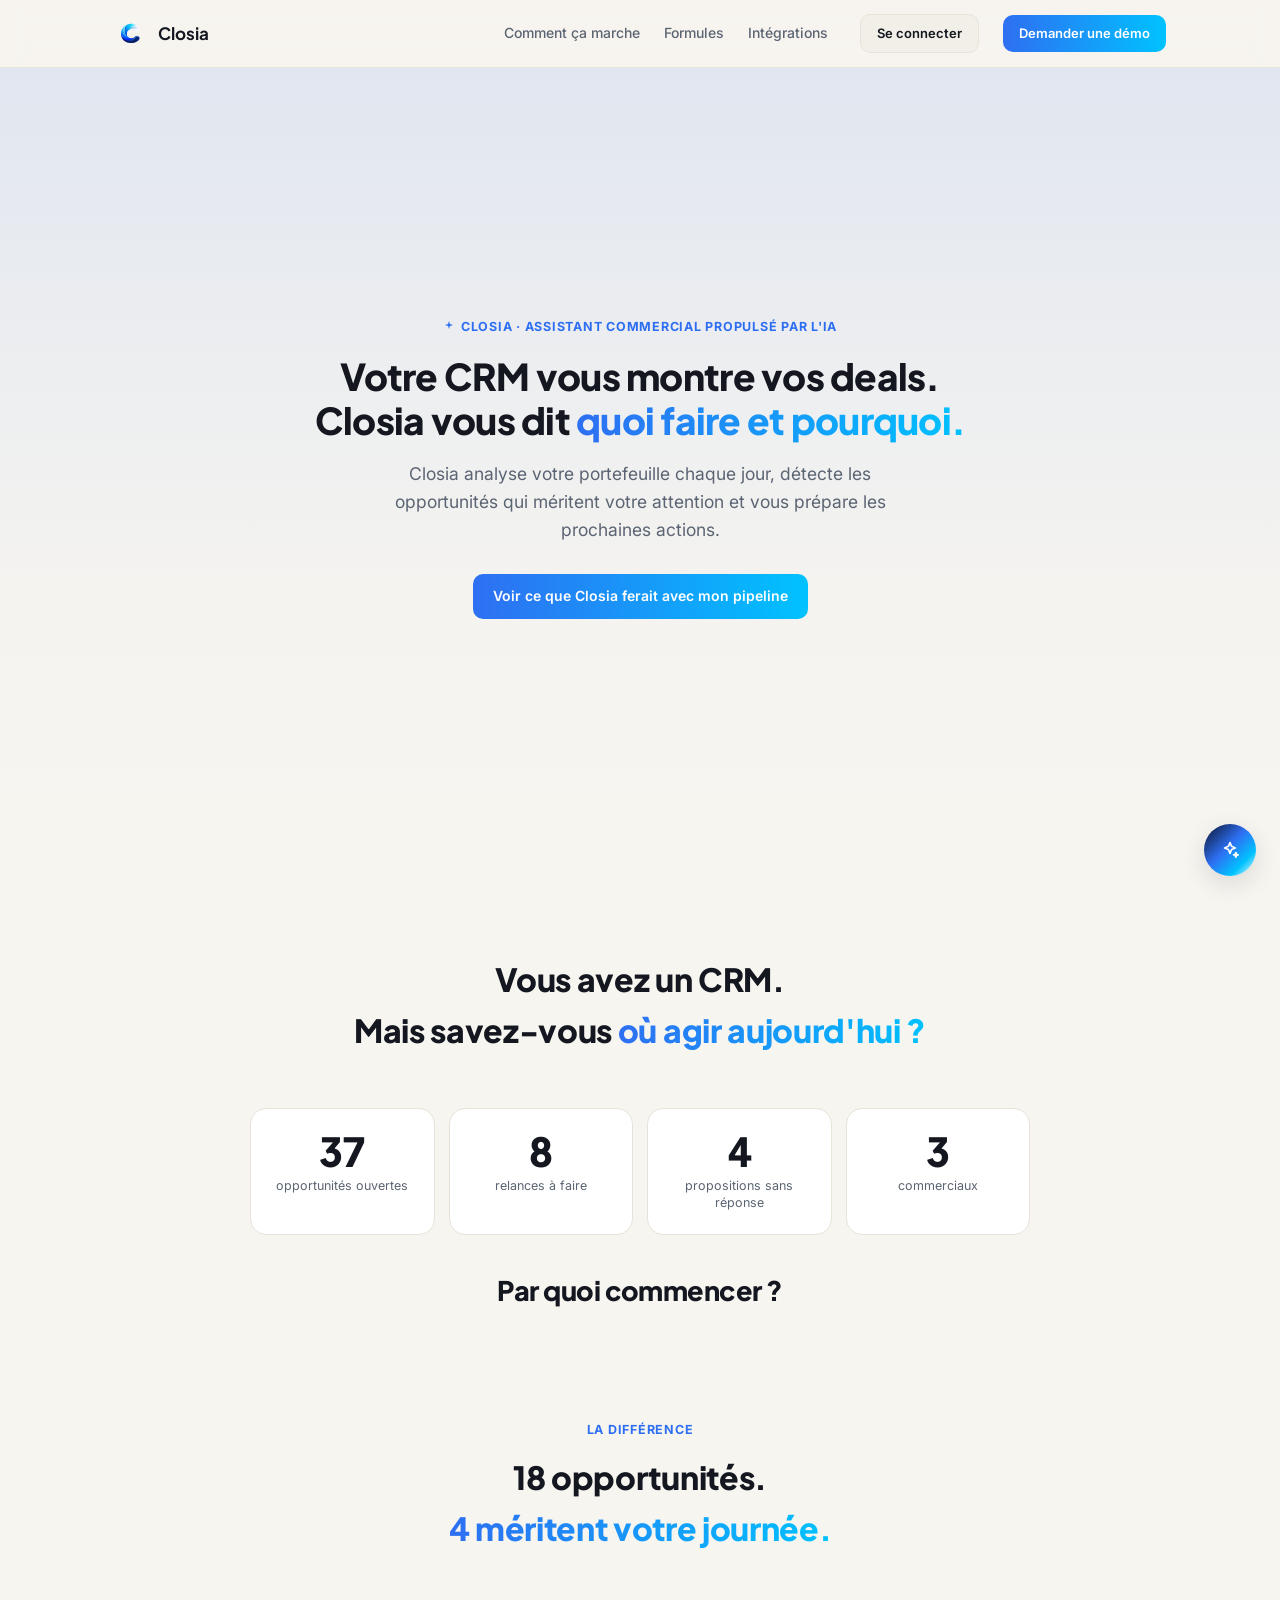
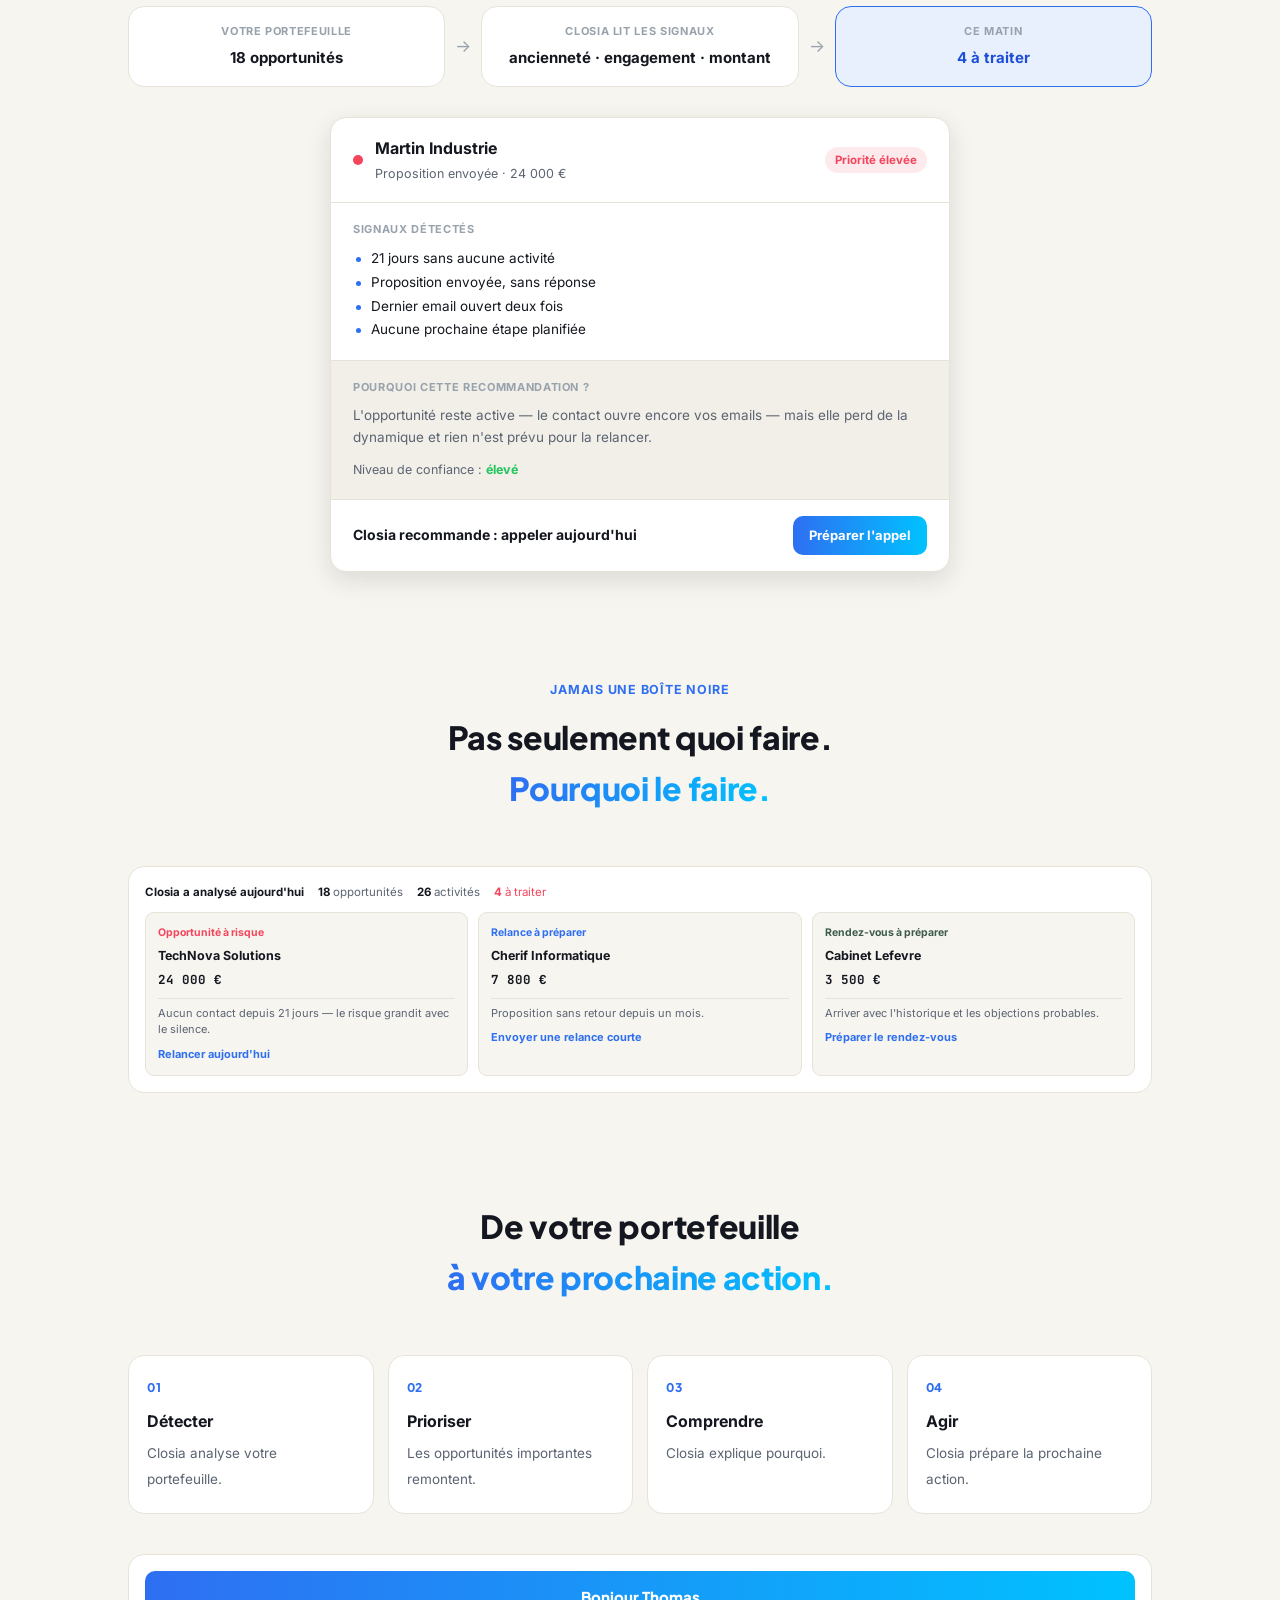
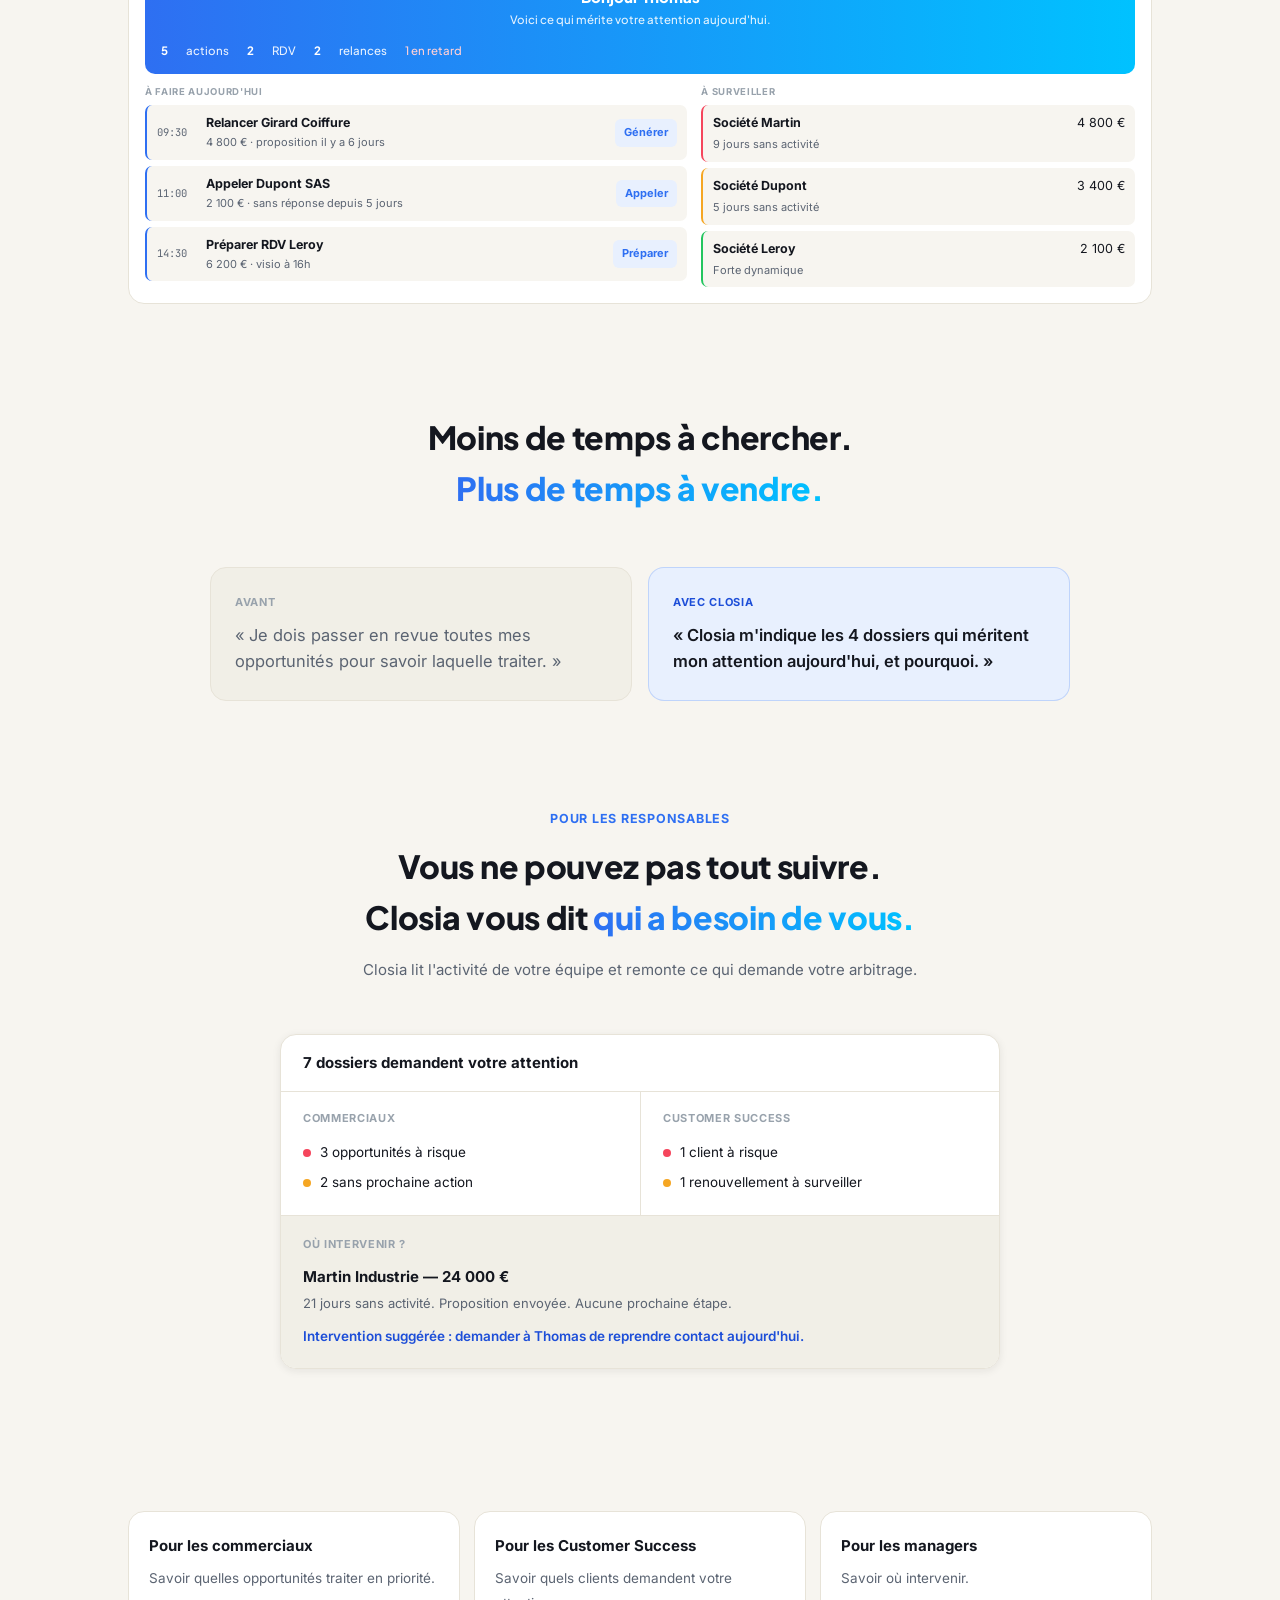
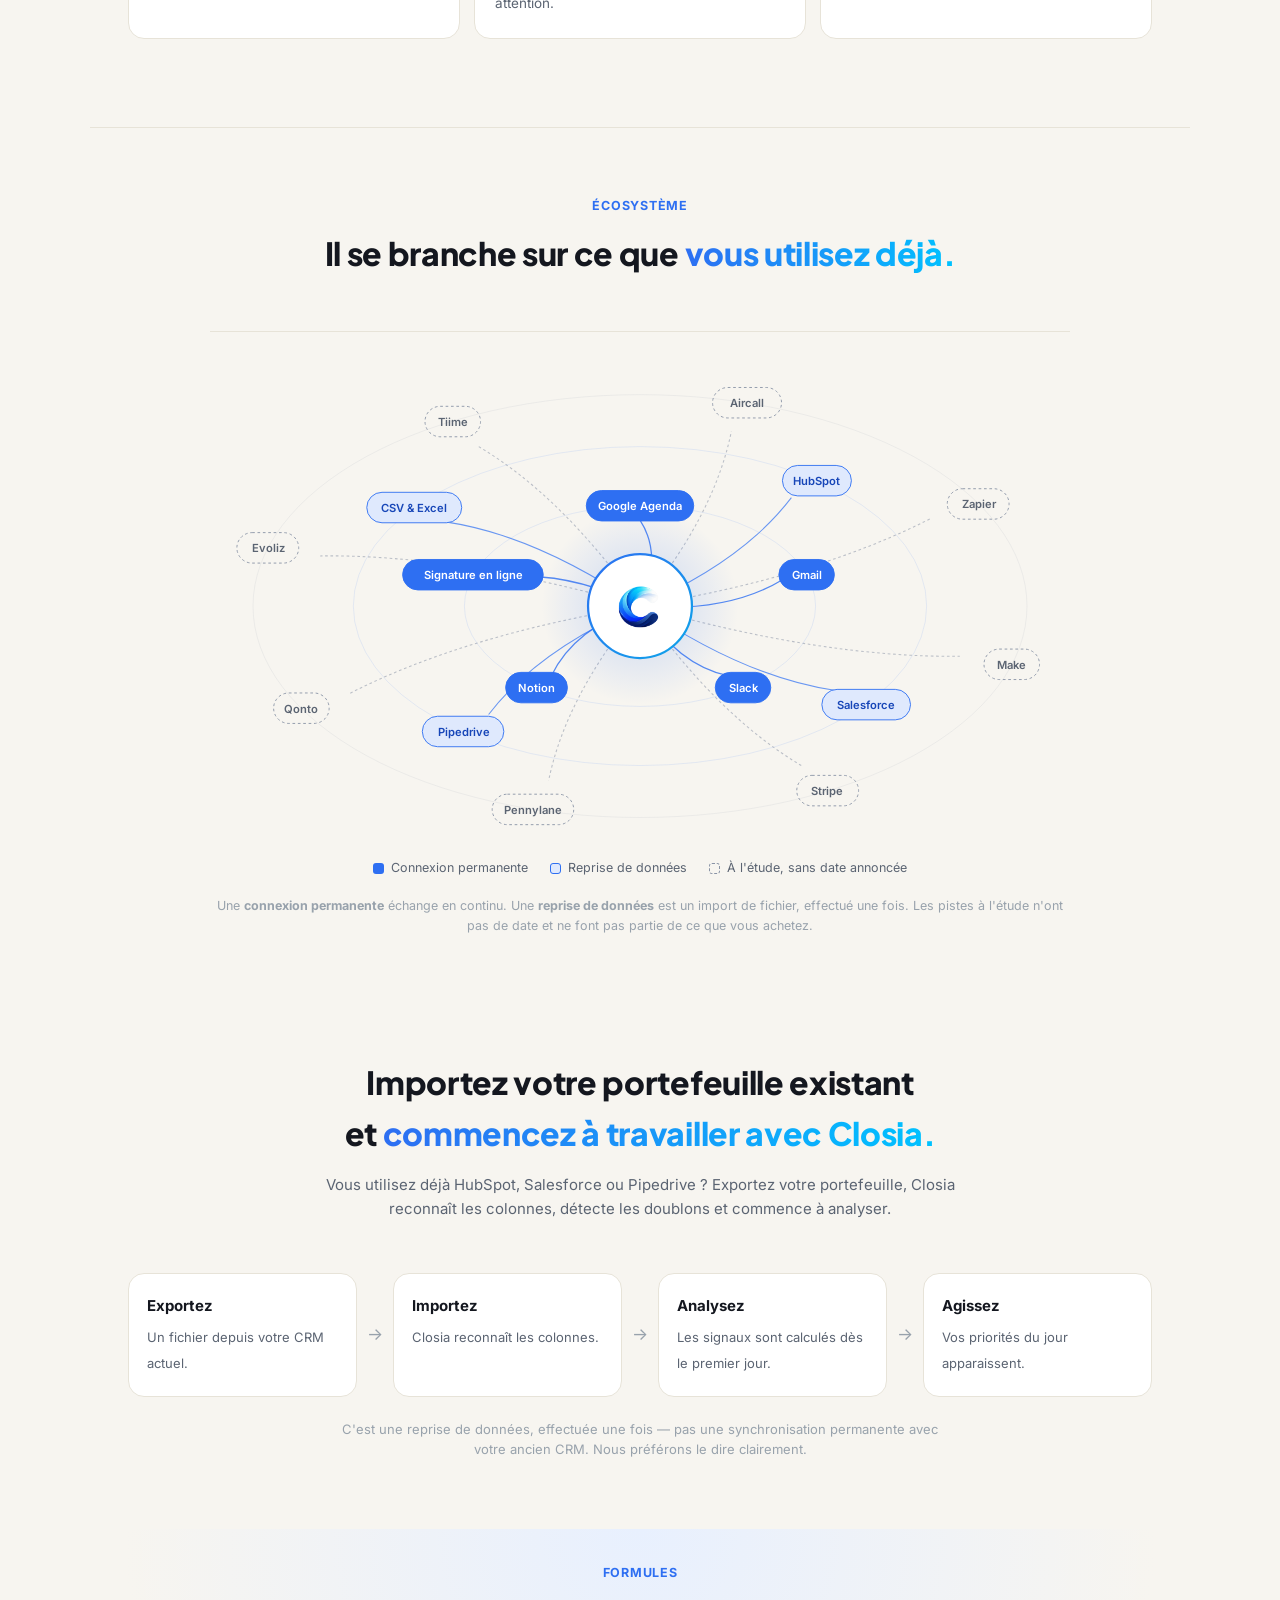
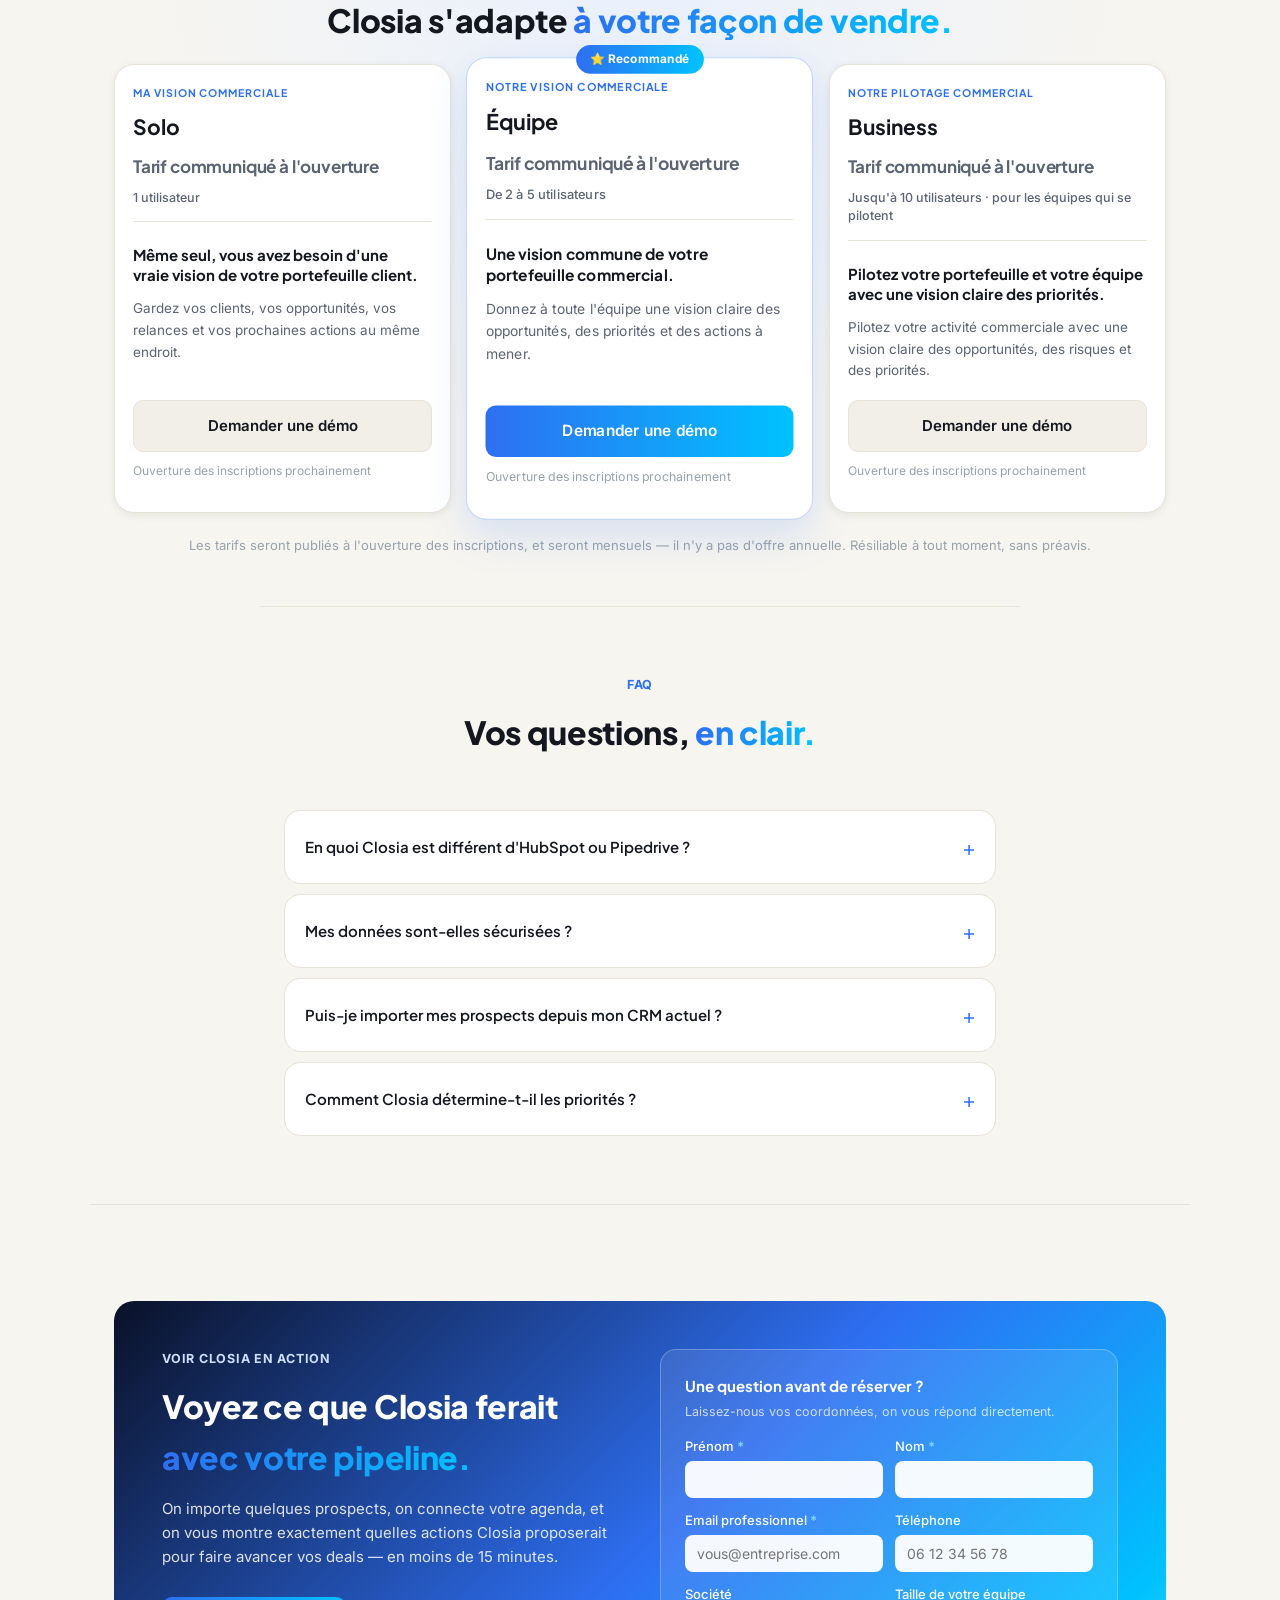
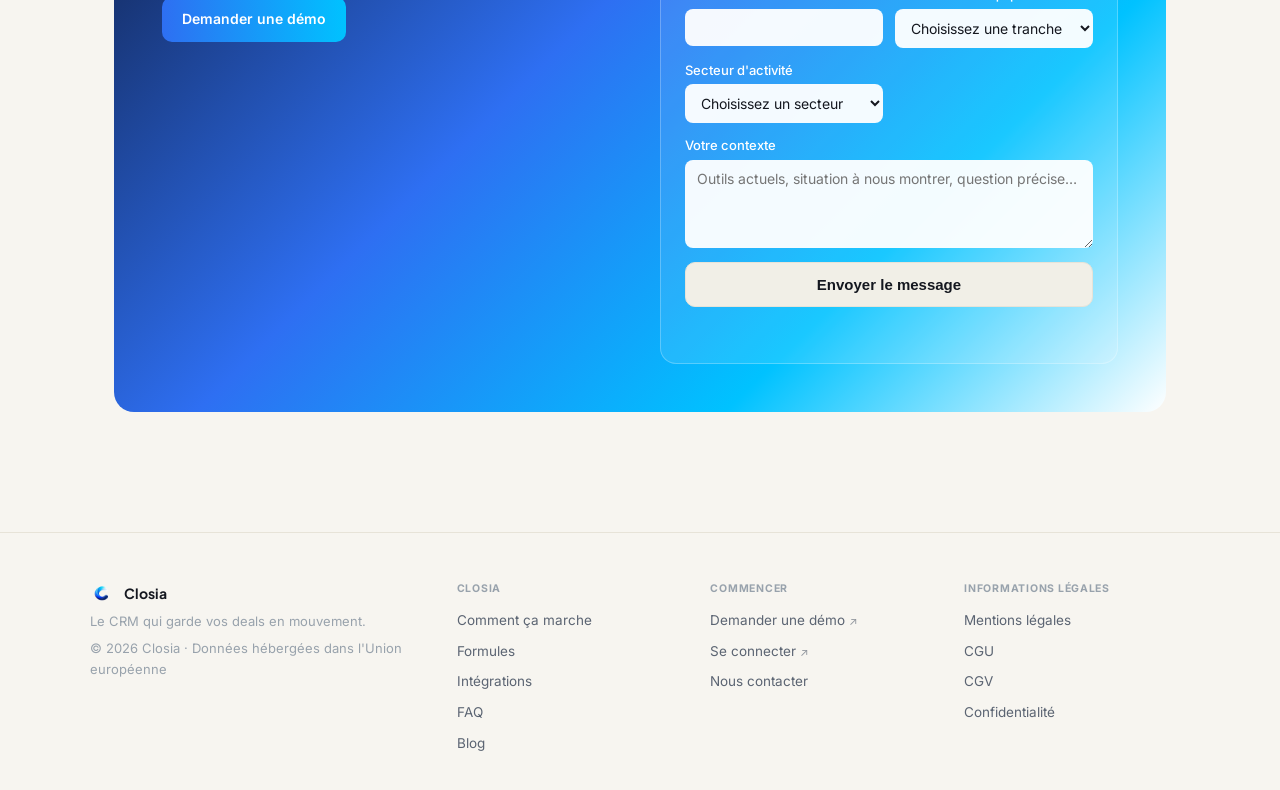
==== commit d7d9630d: "Reformule le titre de la section manager Co-Authored-By: Claude Opus 5 <noreply@anthropic.com>" ====
--- a/index.html
+++ b/index.html
@@ -229,8 +229,8 @@
     <section id="manager" class="manager reveal">
       <div class="section-head">
         <span class="eyebrow">Pour les responsables</span>
-        <h2>Sachez où votre intervention<br /><span class="fade-word">peut faire la différence.</span></h2>
-        <p>Closia analyse l'activité de votre équipe et fait remonter les dossiers qui demandent votre arbitrage.</p>
+        <h2>Vous ne pouvez pas tout suivre.<br />Closia vous dit <span class="fade-word">qui a besoin de vous.</span></h2>
+        <p>Closia lit l'activité de votre équipe et remonte ce qui demande votre arbitrage.</p>
       </div>
 
       <div class="mg-card">
--- a/style.css
+++ b/style.css
@@ -153,14 +153,19 @@
   position: relative;
   max-width: 1300px;
   margin: 0 auto;
-  /* Sans maquette en dessous, le hero se referme sur son texte : la
-     visite du produit prend le relais juste après. */
-  padding: 96px 24px 72px;
+  padding: 24px 24px 72px;
   overflow: visible;
   display: flex;
   flex-direction: column;
   align-items: center;
+  justify-content: center;
   text-align: center;
+  /* Le hero occupe le premier écran à lui seul : laisser apparaître le début
+     de la section suivante coupe la promesse en deux avant qu'elle ait porté.
+     svh plutôt que vh — sur mobile, vh compte la barre d'adresse qui se
+     rétracte, et la section déborde toujours d'une centaine de pixels. */
+  min-height: calc(100vh - var(--nav-h, 64px));
+  min-height: calc(100svh - var(--nav-h, 64px));
 }
 
 .hero-v2-top { position: relative; z-index: 1; max-width: 860px; }
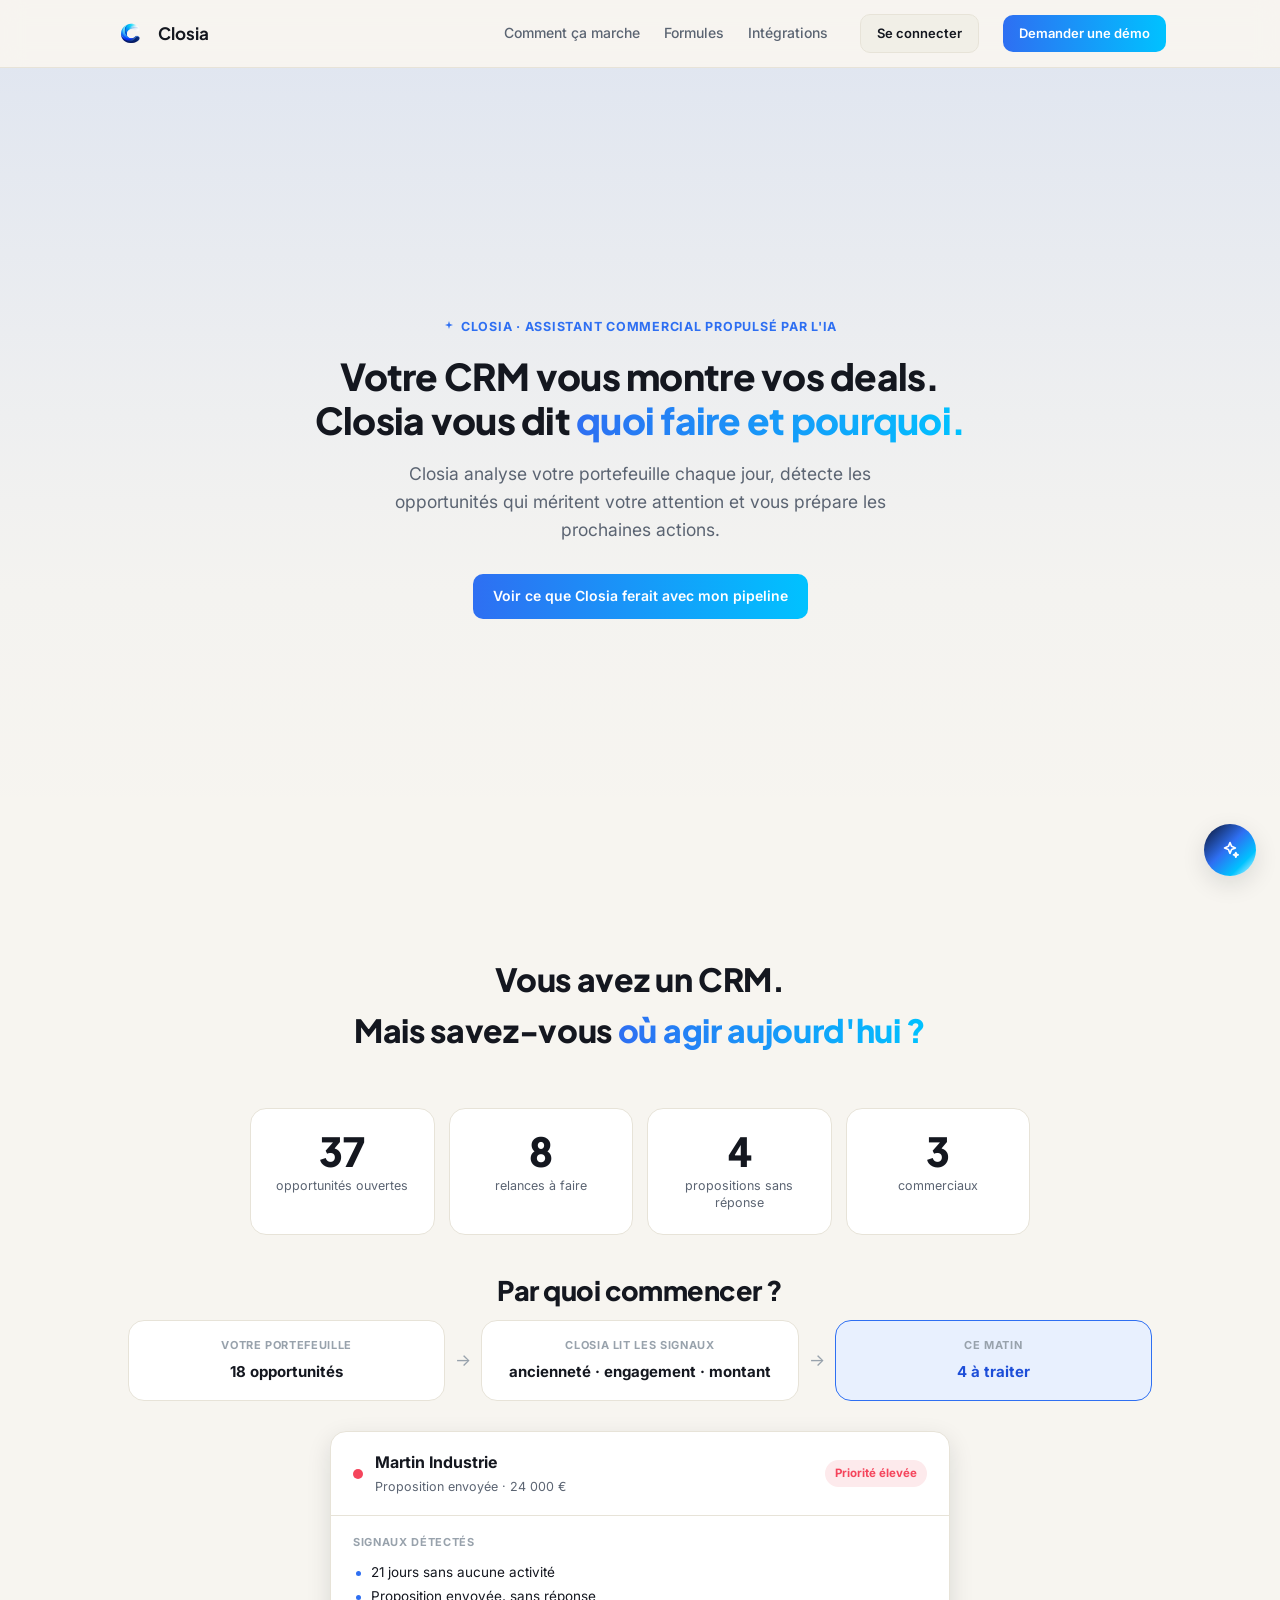
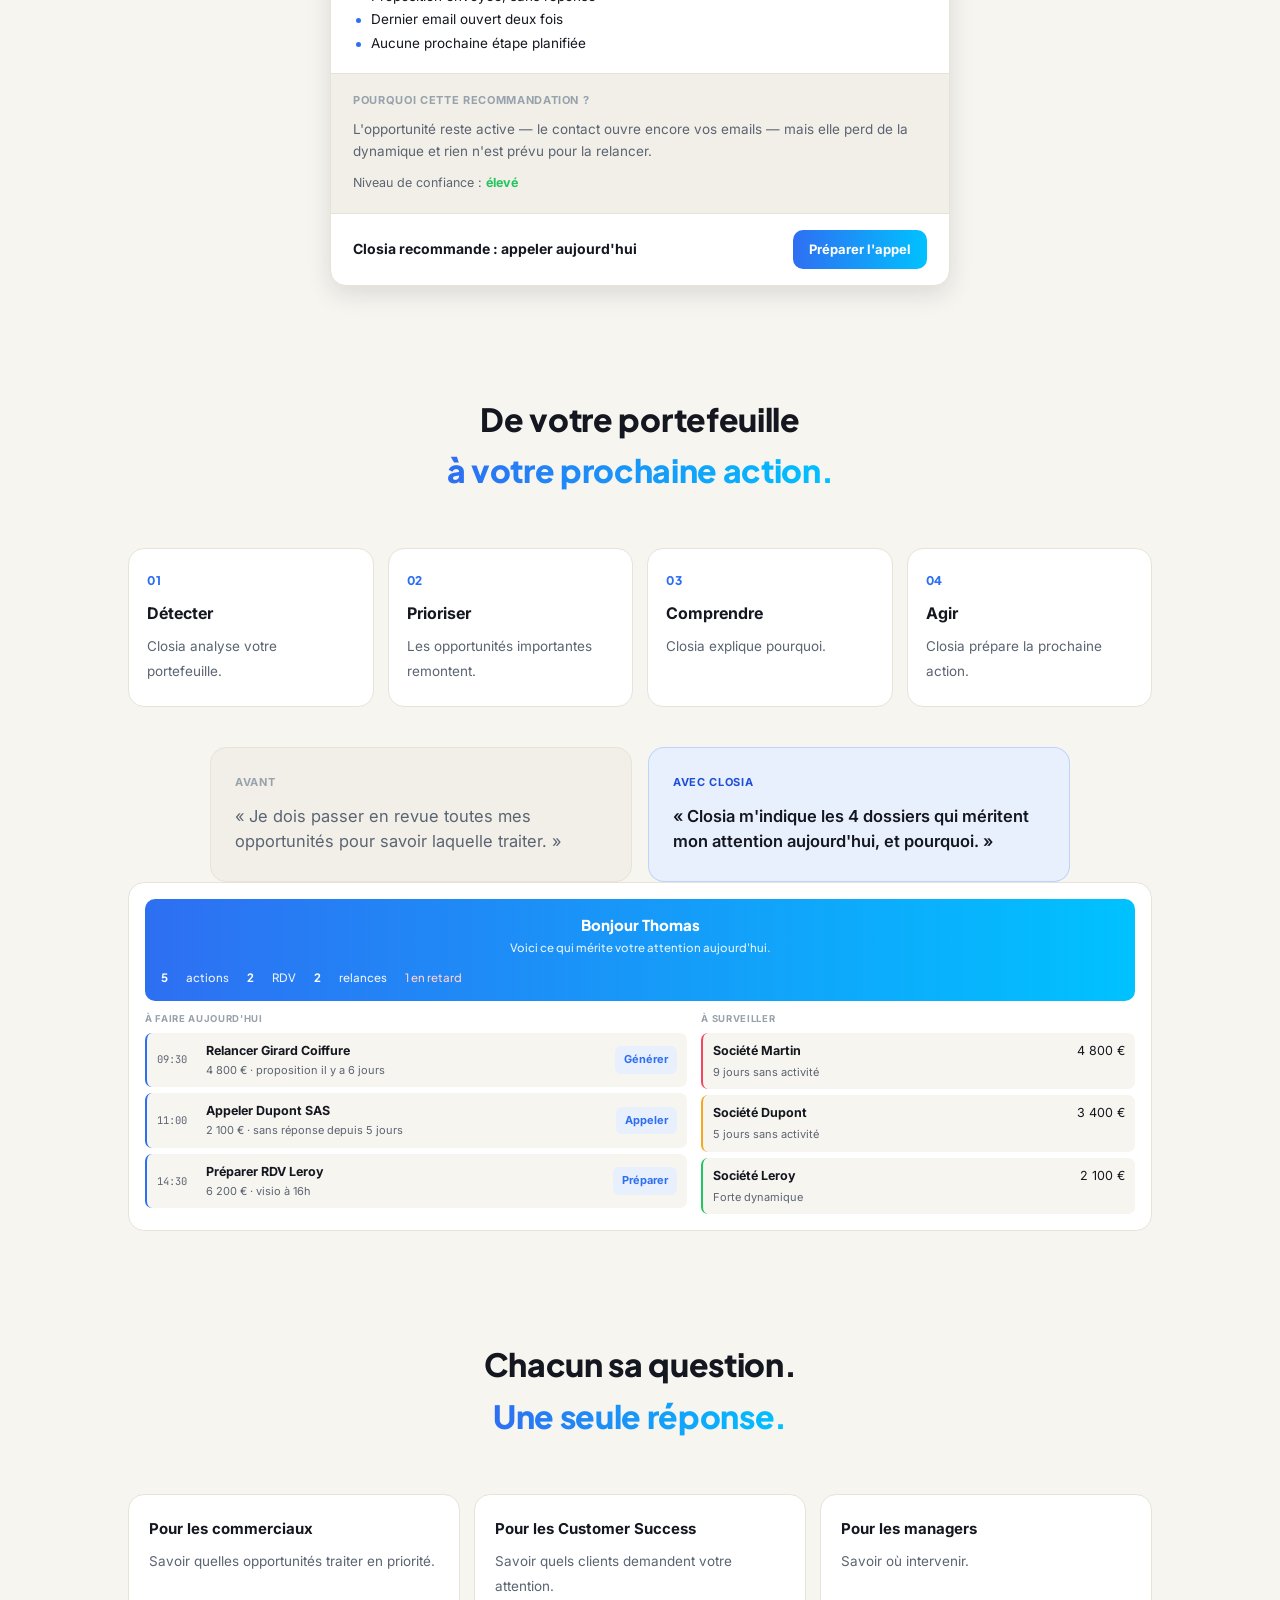
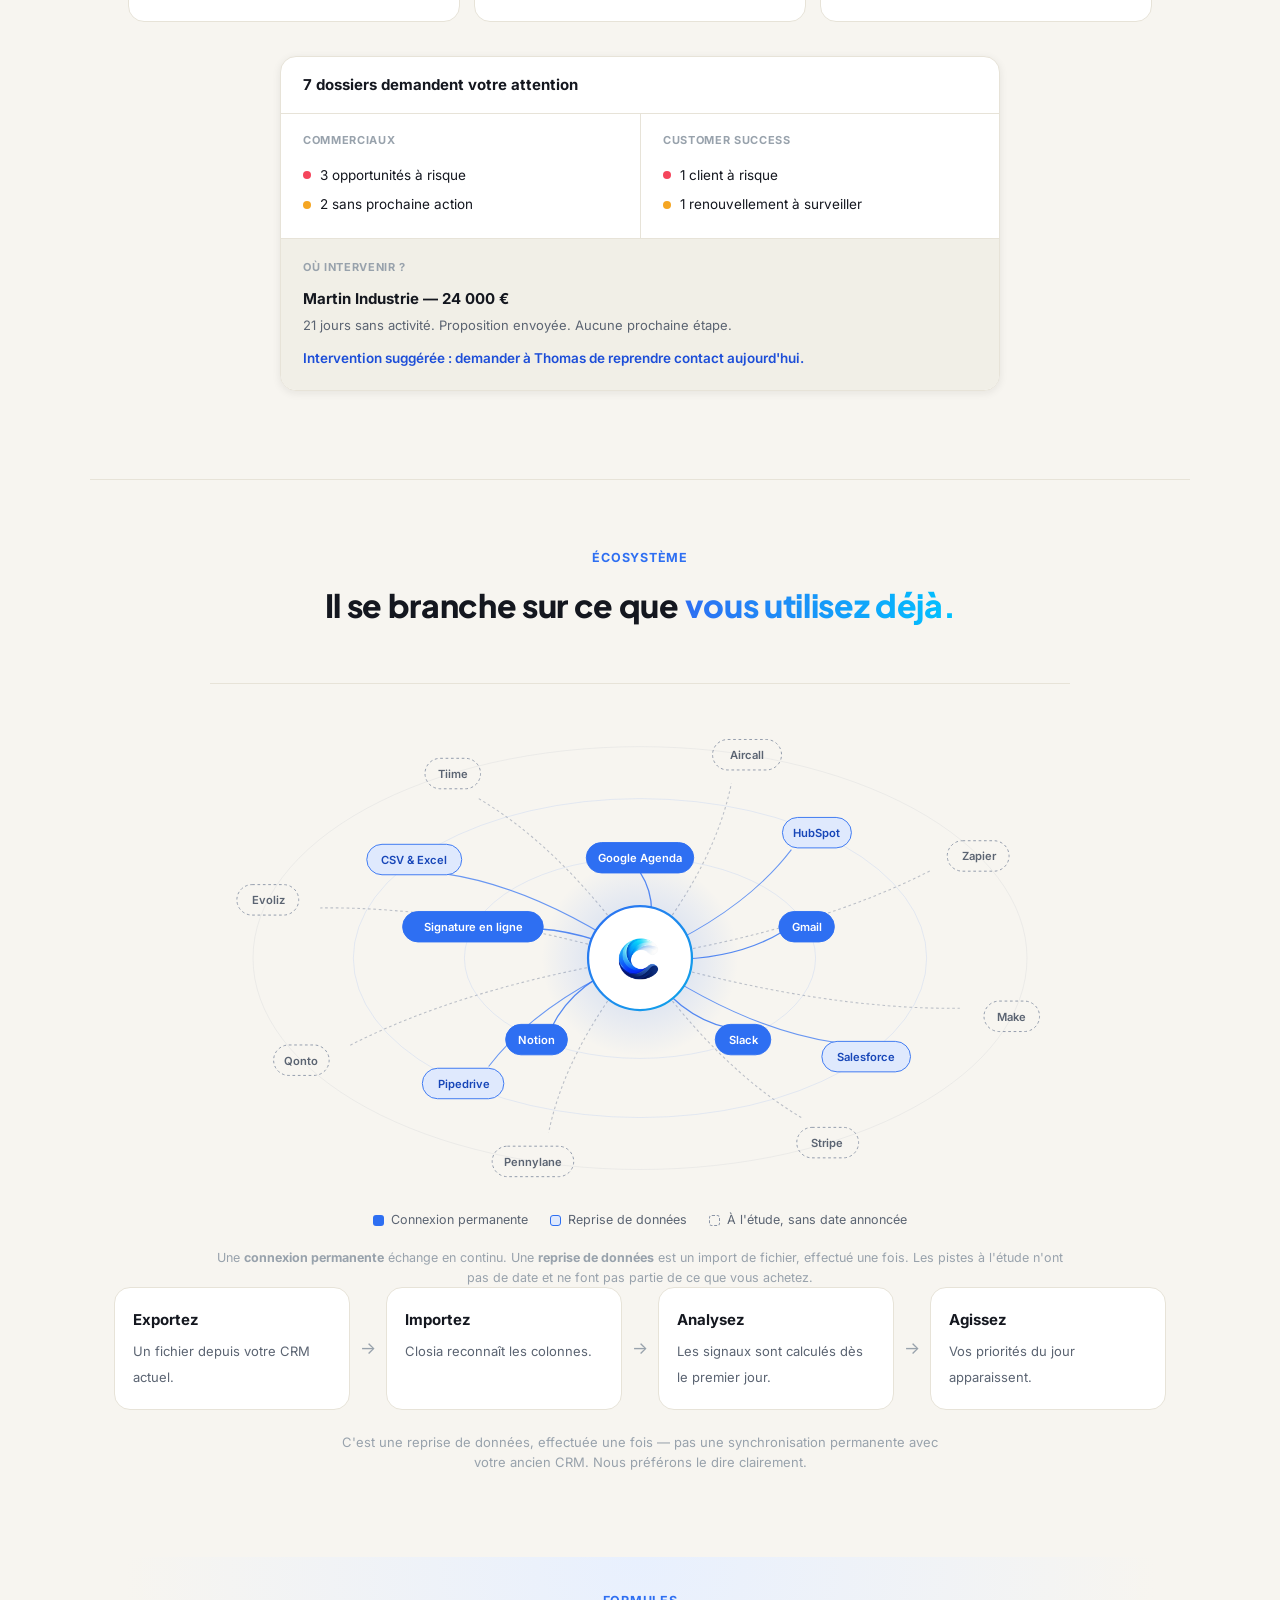
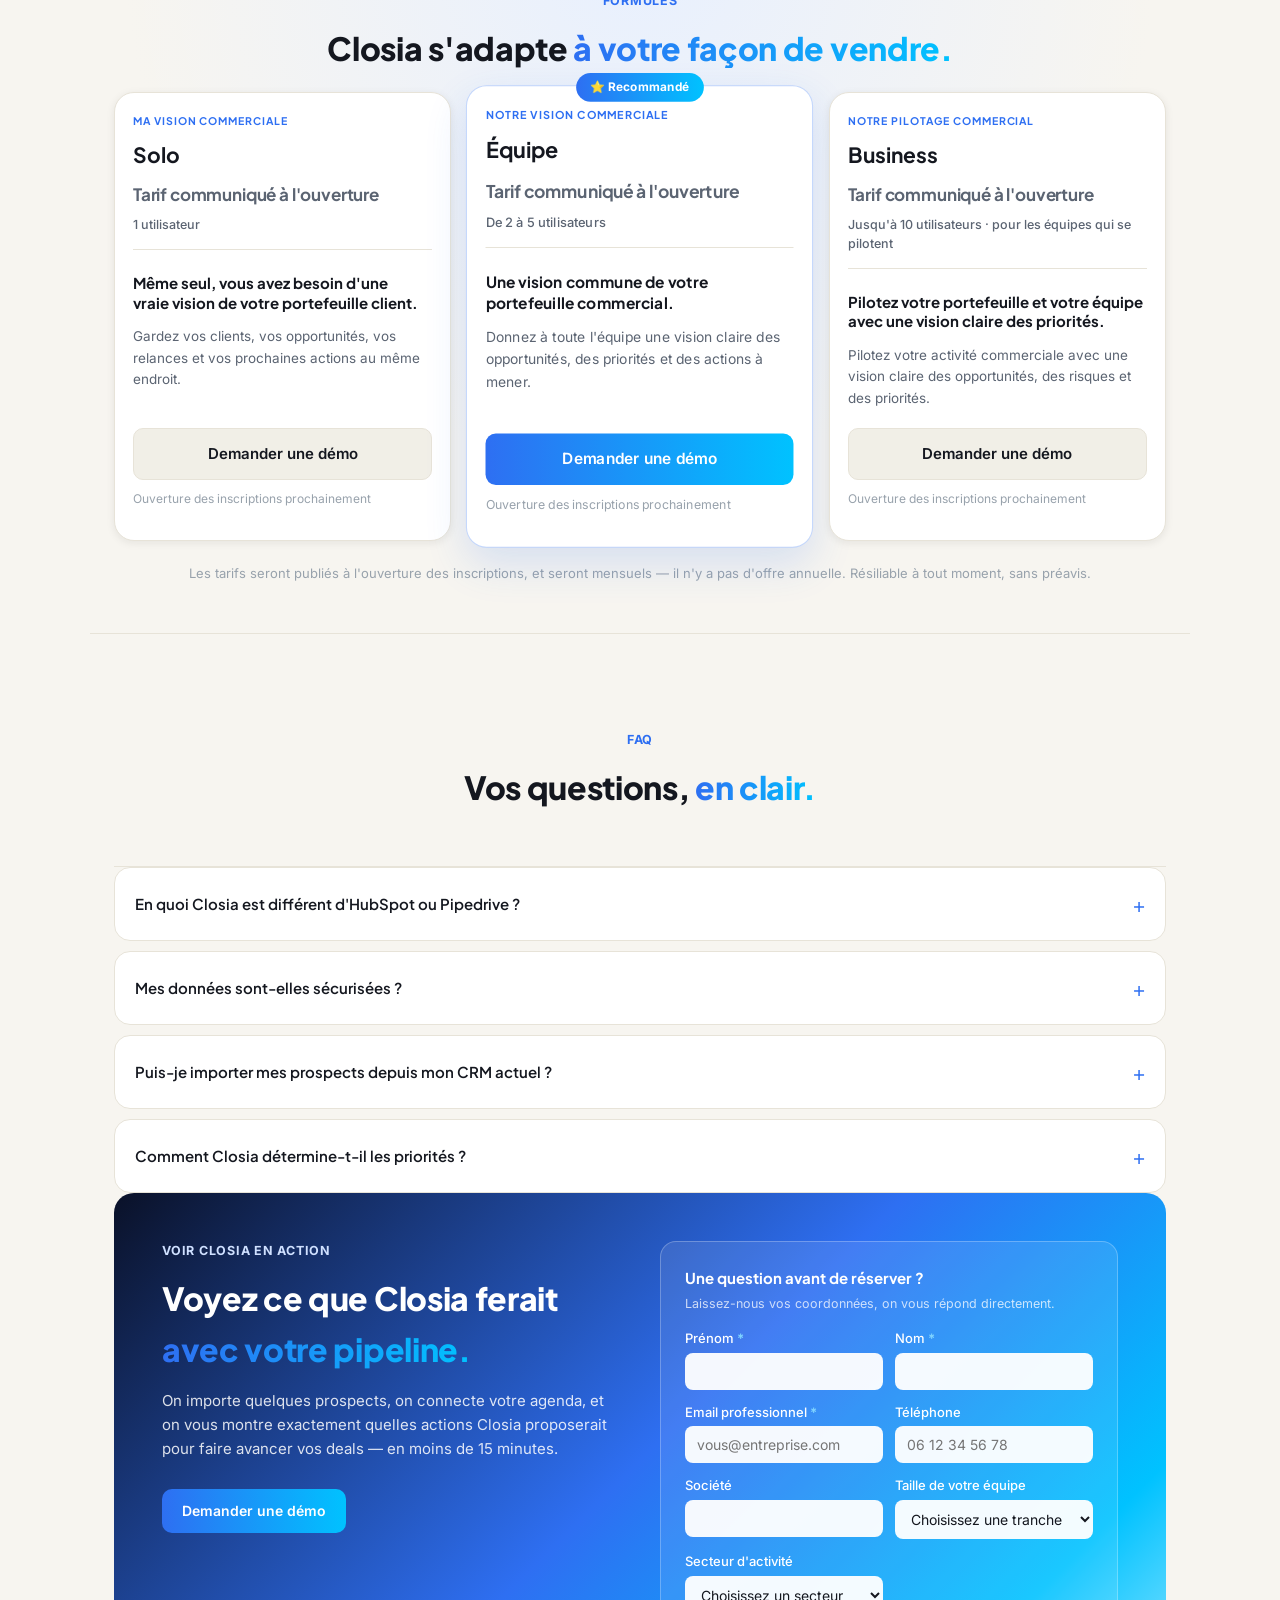
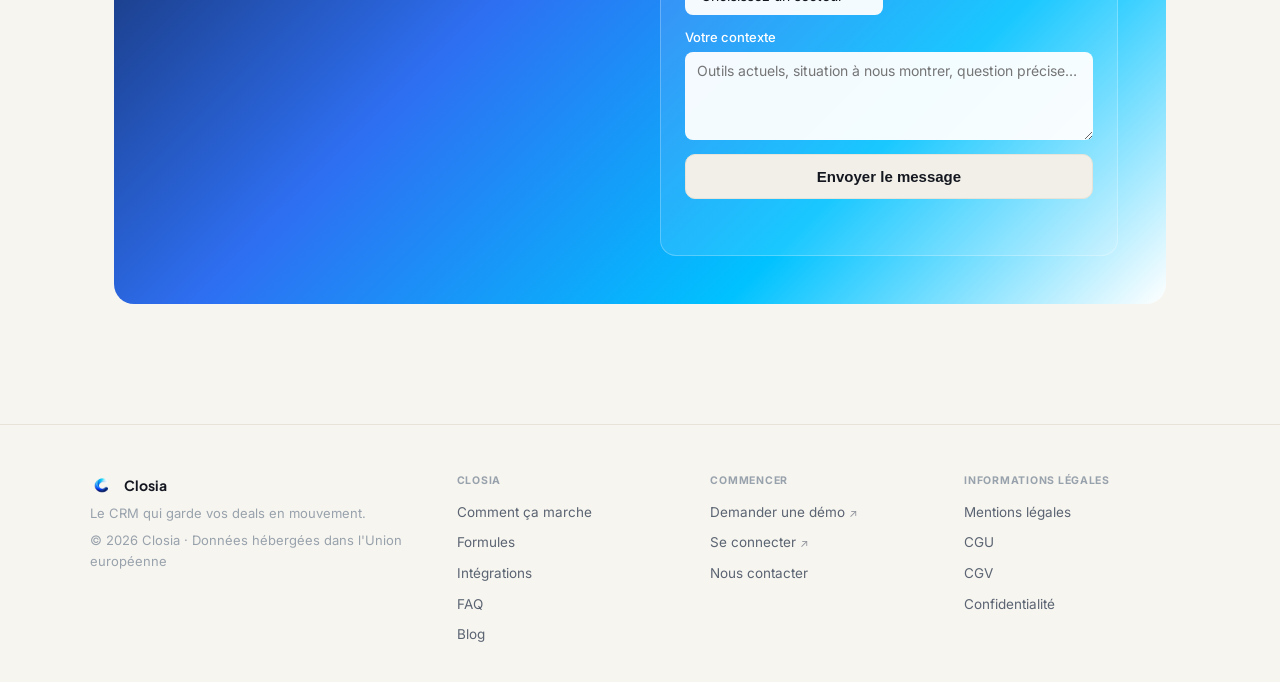
==== commit c08d644f: "Ramène la homepage à six sections après le hero Le hero ne bouge pas. Ce qui changeait, c'est qu'il " ====
--- a/index.html
+++ b/index.html
@@ -111,7 +111,8 @@
 
 
     <!-- PROBLÈME : ce n'est pas le manque de données, c'est le manque de tri -->
-    <section id="probleme" class="probleme reveal">
+    <!-- 1. Le problème et sa réponse, dans le même souffle -->
+    <section id="demo" class="demo reveal">
       <div class="section-head">
         <h2>Vous avez un CRM.<br />Mais savez-vous <span class="fade-word">où agir aujourd'hui&nbsp;?</span></h2>
       </div>
@@ -122,14 +123,6 @@
         <div class="pb-stat"><b>3</b><span>commerciaux</span></div>
       </div>
       <p class="pb-punch">Par quoi commencer&nbsp;?</p>
-    </section>
-
-    <!-- DÉMONSTRATION : le moment où l'on comprend -->
-    <section id="demo" class="demo reveal">
-      <div class="section-head">
-        <span class="eyebrow">La différence</span>
-        <h2>18 opportunités.<br /><span class="fade-word">4 méritent votre journée.</span></h2>
-      </div>
 
       <div class="demo-flow">
         <div class="demo-step"><span class="demo-num">Votre portefeuille</span><b>18 opportunités</b></div>
@@ -138,7 +131,6 @@
         <span class="demo-arrow" aria-hidden="true">→</span>
         <div class="demo-step is-out"><span class="demo-num">Ce matin</span><b>4 à traiter</b></div>
       </div>
-
       <div class="deal-card">
         <div class="deal-head">
           <span class="deal-dot" aria-hidden="true"></span>
@@ -164,24 +156,9 @@
           <span class="deal-btn">Préparer l'appel</span>
         </div>
       </div>
-
-    </section>
-
-    <!-- POURQUOI : l'IA doit rendre des comptes -->
-    <section id="pourquoi" class="pourquoi reveal">
-      <div class="section-head">
-        <span class="eyebrow">Jamais une boîte noire</span>
-        <h2>Pas seulement quoi faire.<br /><span class="fade-word">Pourquoi le faire.</span></h2>
-      </div>
-      <div class="mk mk-assistant"><div class="mk-scan"><b>Closia a analysé aujourd'hui</b> <span><b>18</b> opportunités</span> <span><b>26</b> activités</span> <span class="alert"><b>4</b> à traiter</span></div>
-<div class="mk-cards">
-  <div class="mk-card"><span class="k-risk">Opportunité à risque</span><b>TechNova Solutions</b><span class="mk-num">24 000 €</span><em>Aucun contact depuis 21 jours — le risque grandit avec le silence.</em><span class="mk-reco">Relancer aujourd'hui</span></div>
-  <div class="mk-card"><span class="k-mail">Relance à préparer</span><b>Cherif Informatique</b><span class="mk-num">7 800 €</span><em>Proposition sans retour depuis un mois.</em><span class="mk-reco">Envoyer une relance courte</span></div>
-  <div class="mk-card"><span class="k-rdv">Rendez-vous à préparer</span><b>Cabinet Lefevre</b><span class="mk-num">3 500 €</span><em>Arriver avec l'historique et les objections probables.</em><span class="mk-reco">Préparer le rendez-vous</span></div>
-</div></div>
-    </section>
-
-    <!-- PARCOURS -->
+    </section>
+
+    <!-- 2. Ce que ça donne dans la journée -->
     <section id="parcours" class="parcours reveal">
       <div class="section-head">
         <h2>De votre portefeuille<br /><span class="fade-word">à votre prochaine action.</span></h2>
@@ -191,6 +168,16 @@
         <div class="etape"><span class="etape-n">02</span><b>Prioriser</b><em>Les opportunités importantes remontent.</em></div>
         <div class="etape"><span class="etape-n">03</span><b>Comprendre</b><em>Closia explique pourquoi.</em></div>
         <div class="etape"><span class="etape-n">04</span><b>Agir</b><em>Closia prépare la prochaine action.</em></div>
+      </div>
+      <div class="av-ap">
+        <div class="av">
+          <span class="av-lab">Avant</span>
+          <p>«&nbsp;Je dois passer en revue toutes mes opportunités pour savoir laquelle traiter.&nbsp;»</p>
+        </div>
+        <div class="ap">
+          <span class="av-lab">Avec Closia</span>
+          <p>«&nbsp;Closia m'indique les 4 dossiers qui méritent mon attention aujourd'hui, et pourquoi.&nbsp;»</p>
+        </div>
       </div>
       <div class="mk mk-today"><div class="mk-hero">Bonjour Thomas<em>Voici ce qui mérite votre attention aujourd'hui.</em>
   <span class="mk-stats"><b>5</b> actions <b>2</b> RDV <b>2</b> relances <i>1 en retard</i></span></div>
@@ -208,31 +195,16 @@
 </div></div>
     </section>
 
-    <!-- BÉNÉFICE -->
-    <section id="benefice" class="benefice reveal">
-      <div class="section-head">
-        <h2>Moins de temps à chercher.<br /><span class="fade-word">Plus de temps à vendre.</span></h2>
-      </div>
-      <div class="av-ap">
-        <div class="av">
-          <span class="av-lab">Avant</span>
-          <p>«&nbsp;Je dois passer en revue toutes mes opportunités pour savoir laquelle traiter.&nbsp;»</p>
-        </div>
-        <div class="ap">
-          <span class="av-lab">Avec Closia</span>
-          <p>«&nbsp;Closia m'indique les 4 dossiers qui méritent mon attention aujourd'hui, et pourquoi.&nbsp;»</p>
-        </div>
-      </div>
-    </section>
-
-    <!-- MANAGER -->
-    <section id="manager" class="manager reveal">
-      <div class="section-head">
-        <span class="eyebrow">Pour les responsables</span>
-        <h2>Vous ne pouvez pas tout suivre.<br />Closia vous dit <span class="fade-word">qui a besoin de vous.</span></h2>
-        <p>Closia lit l'activité de votre équipe et remonte ce qui demande votre arbitrage.</p>
-      </div>
-
+    <!-- 3. Pour qui -->
+    <section id="pour-qui" class="pour-qui reveal">
+      <div class="section-head">
+        <h2>Chacun sa question.<br /><span class="fade-word">Une seule réponse.</span></h2>
+      </div>
+      <div class="roles-grid">
+        <div class="role"><b>Pour les commerciaux</b><em>Savoir quelles opportunités traiter en priorité.</em></div>
+        <div class="role"><b>Pour les Customer Success</b><em>Savoir quels clients demandent votre attention.</em></div>
+        <div class="role"><b>Pour les managers</b><em>Savoir où intervenir.</em></div>
+      </div>
       <div class="mg-card">
         <div class="mg-head"><b>7 dossiers demandent votre attention</b></div>
         <div class="mg-cols">
@@ -256,16 +228,9 @@
       </div>
     </section>
 
-    <!-- RÔLES -->
-    <section id="roles" class="roles reveal">
-      <div class="roles-grid">
-        <div class="role"><b>Pour les commerciaux</b><em>Savoir quelles opportunités traiter en priorité.</em></div>
-        <div class="role"><b>Pour les Customer Success</b><em>Savoir quels clients demandent votre attention.</em></div>
-        <div class="role"><b>Pour les managers</b><em>Savoir où intervenir.</em></div>
-      </div>
-    </section>
-
+    <!-- 4. L'écosystème et la reprise de données -->
     <section id="fonctions" class="essentials reveal">
+      
       <div class="section-head">
         <span class="eyebrow">Écosystème</span>
         <h2>Il se branche sur ce que <span class="fade-word">vous utilisez déjà.</span></h2>
@@ -293,32 +258,7 @@
         <p class="eco-note">Une <strong>connexion permanente</strong> échange en continu. Une <strong>reprise de données</strong> est un import de fichier, effectué une fois. Les pistes à l'étude n'ont pas de date et ne font pas partie de ce que vous achetez.</p>
       </div>
             
-      </section>
-
-
-    
-
-    <!-- 6. Préparer -->
-
-    <!-- 5. Détecter → Comprendre → Préparer → Agir -->
-    
-
-    
-
-
-    <!-- 7. Les fonctionnalités essentielles -->
-    
-
-    <!-- Agenda de la semaine -->
-    
-
-
-        <!-- 8. Intégrations et contexte -->
-<section id="import" class="import-crm reveal">
-      <div class="section-head">
-        <h2>Importez votre portefeuille existant<br />et <span class="fade-word">commencez à travailler avec Closia.</span></h2>
-        <p>Vous utilisez déjà HubSpot, Salesforce ou Pipedrive&nbsp;? Exportez votre portefeuille, Closia reconnaît les colonnes, détecte les doublons et commence à analyser.</p>
-      </div>
+      
       <div class="imp-steps">
         <div class="imp-step"><b>Exportez</b><em>Un fichier depuis votre CRM actuel.</em></div>
         <div class="imp-arrow" aria-hidden="true">→</div>
@@ -331,7 +271,9 @@
       <p class="imp-note">C'est une reprise de données, effectuée une fois — pas une synchronisation permanente avec votre ancien CRM. Nous préférons le dire clairement.</p>
     </section>
 
+    <!-- 5. Les formules -->
     <section id="pricing" class="pricing reveal">
+      
       <div class="section-head">
         <span class="eyebrow">Formules</span>
         <h2>Closia s'adapte <span class="fade-word">à votre façon de vendre.</span></h2>
@@ -383,14 +325,17 @@
       </div>
 
       <p class="price-footnote">Les tarifs seront publiés à l'ouverture des inscriptions, et seront mensuels — il n'y a pas d'offre annuelle. Résiliable à tout moment, sans préavis.</p>
-    </section>
-
-    <section id="faq" class="faq reveal">
+    
+    </section>
+
+    <!-- 6. La démonstration, avec les dernières questions juste avant -->
+    <section id="contact" class="contact reveal">
+      
       <div class="section-head">
         <span class="eyebrow">FAQ</span>
         <h2>Vos questions, <span class="fade-word">en clair.</span></h2>
       </div>
-      <div class="faq-list">
+      <div class="faq-list" id="faq">
         <details class="faq-item">
           <summary>En quoi Closia est différent d'HubSpot ou Pipedrive ?</summary>
           <p>HubSpot et Pipedrive structurent vos données. Closia s'en sert pour vous dire quoi faire aujourd'hui, et pourquoi.</p>
@@ -411,9 +356,8 @@
         <p style="margin-top:10px;">Claude, d'Anthropic, appelé uniquement depuis nos serveurs.</p>
       </details>
       </div>
-    </section>
-
-    <section id="contact" class="contact reveal">
+    
+      
       <div class="contact-inner">
         <div class="section-head" style="text-align:left;">
           <span class="eyebrow">Voir Closia en action</span>
@@ -490,7 +434,9 @@
           <p id="lead-status" class="lead-status" role="status"></p>
         </form>
       </div>
-    </section>
+    
+    </section>
+
   </main>
 
   <footer class="footer">
--- a/style.css
+++ b/style.css
@@ -1238,11 +1238,6 @@
   font-weight: 700;
 }
 
-.faq {
-  max-width: 760px;
-  margin: 0 auto;
-  padding: 68px 24px;
-}
 
 .faq-list {
   display: flex;
@@ -3515,7 +3510,7 @@
    Une seule règle guide ces sections : le regard doit toujours savoir où aller.
    D'où peu de couleurs, un seul accent, et des chiffres qui portent la lecture. */
 
-.probleme, .demo, .pourquoi, .parcours, .benefice, .manager, .roles {
+.demo, .parcours, .pour-qui {
   max-width: 1080px;
   margin: 0 auto;
   padding: 54px 28px;
@@ -3825,7 +3820,7 @@
 .role em { font-style: normal; font-size: 13.5px; color: var(--text-dim); line-height: 1.5; }
 
 @media (max-width: 860px) {
-  .probleme, .demo, .pourquoi, .parcours, .benefice, .manager, .roles { padding: 40px 20px; }
+  .demo, .parcours, .pour-qui { padding: 40px 20px; }
   .pb-grid { grid-template-columns: 1fr 1fr; }
   .pb-stat b { font-size: 32px; }
   .pb-punch { font-size: 22px; }
@@ -3845,7 +3840,6 @@
 
 /* — Import : quatre gestes, une flèche entre chacun. La honnêteté sur la
      nature de l'opération vaut mieux qu'une promesse de synchronisation. — */
-.import-crm { max-width: 1080px; margin: 0 auto; padding: 54px 28px; }
 
 .imp-steps {
   display: flex;
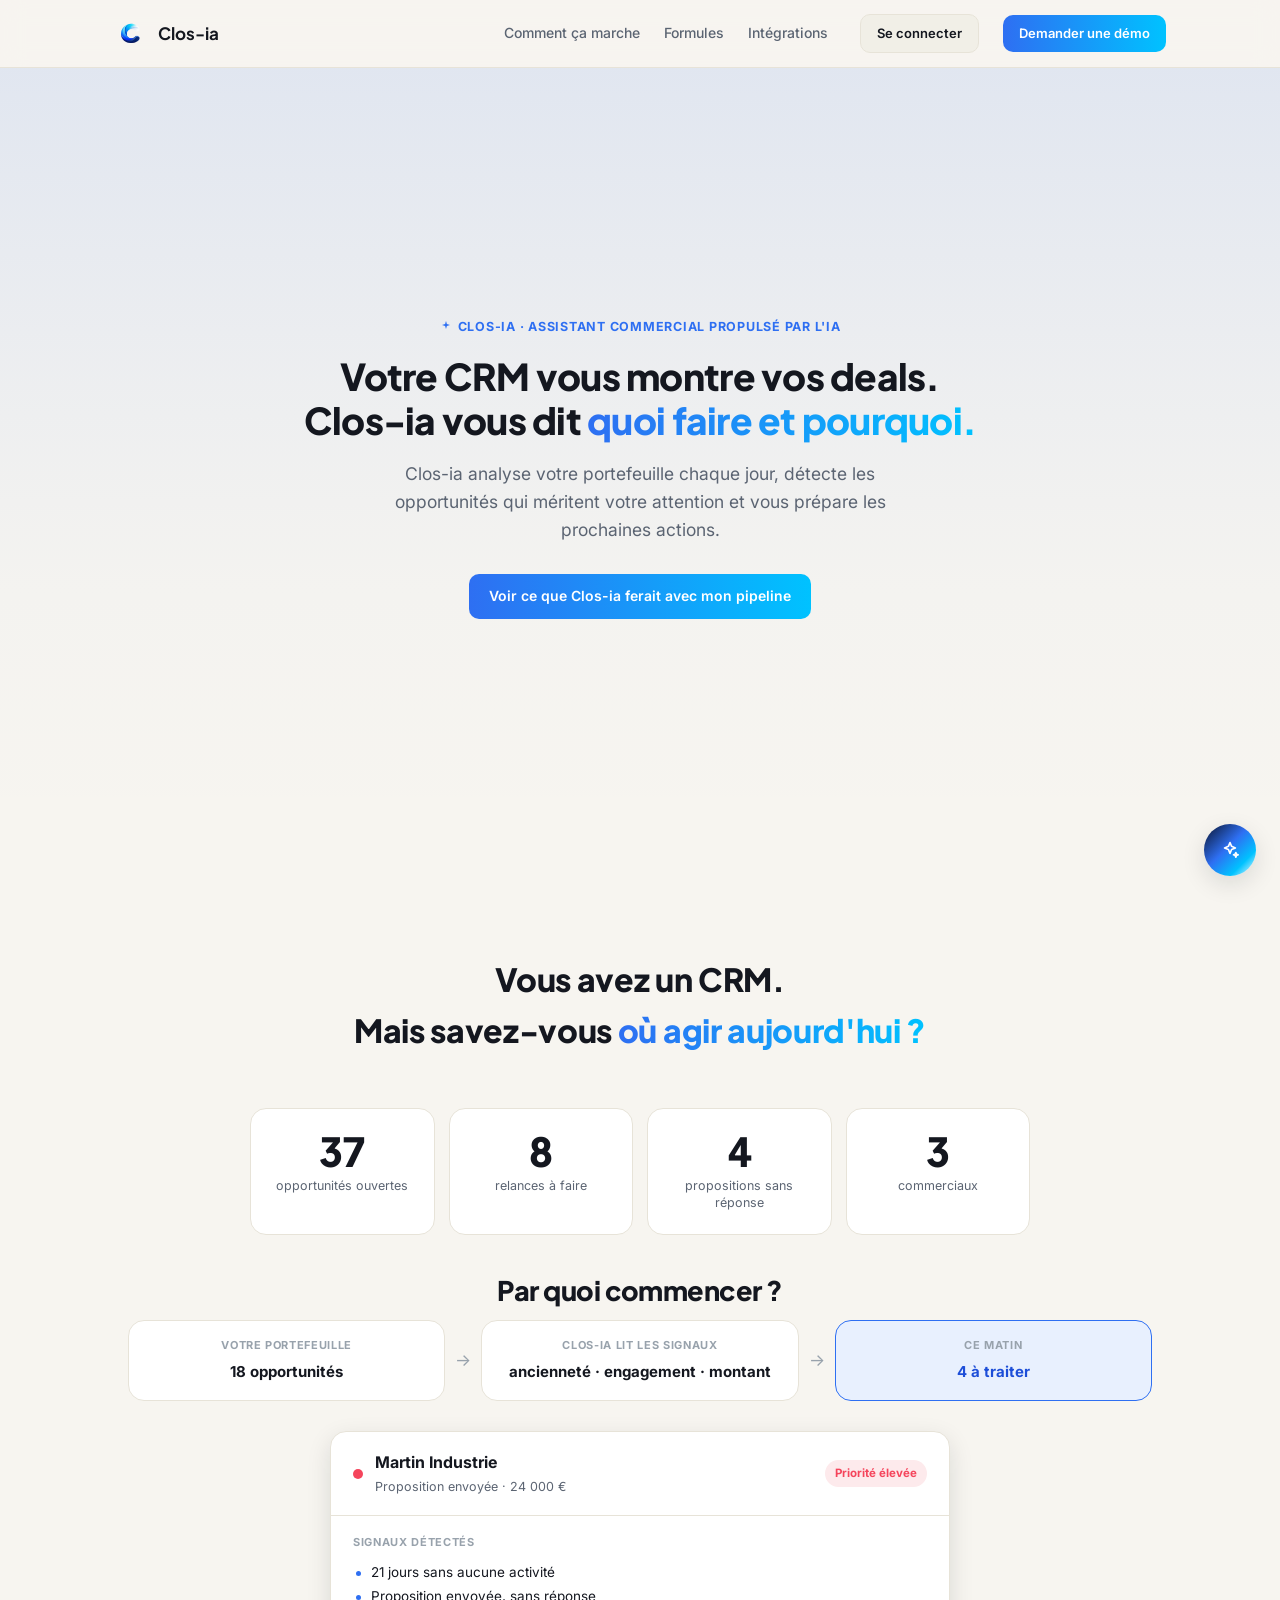
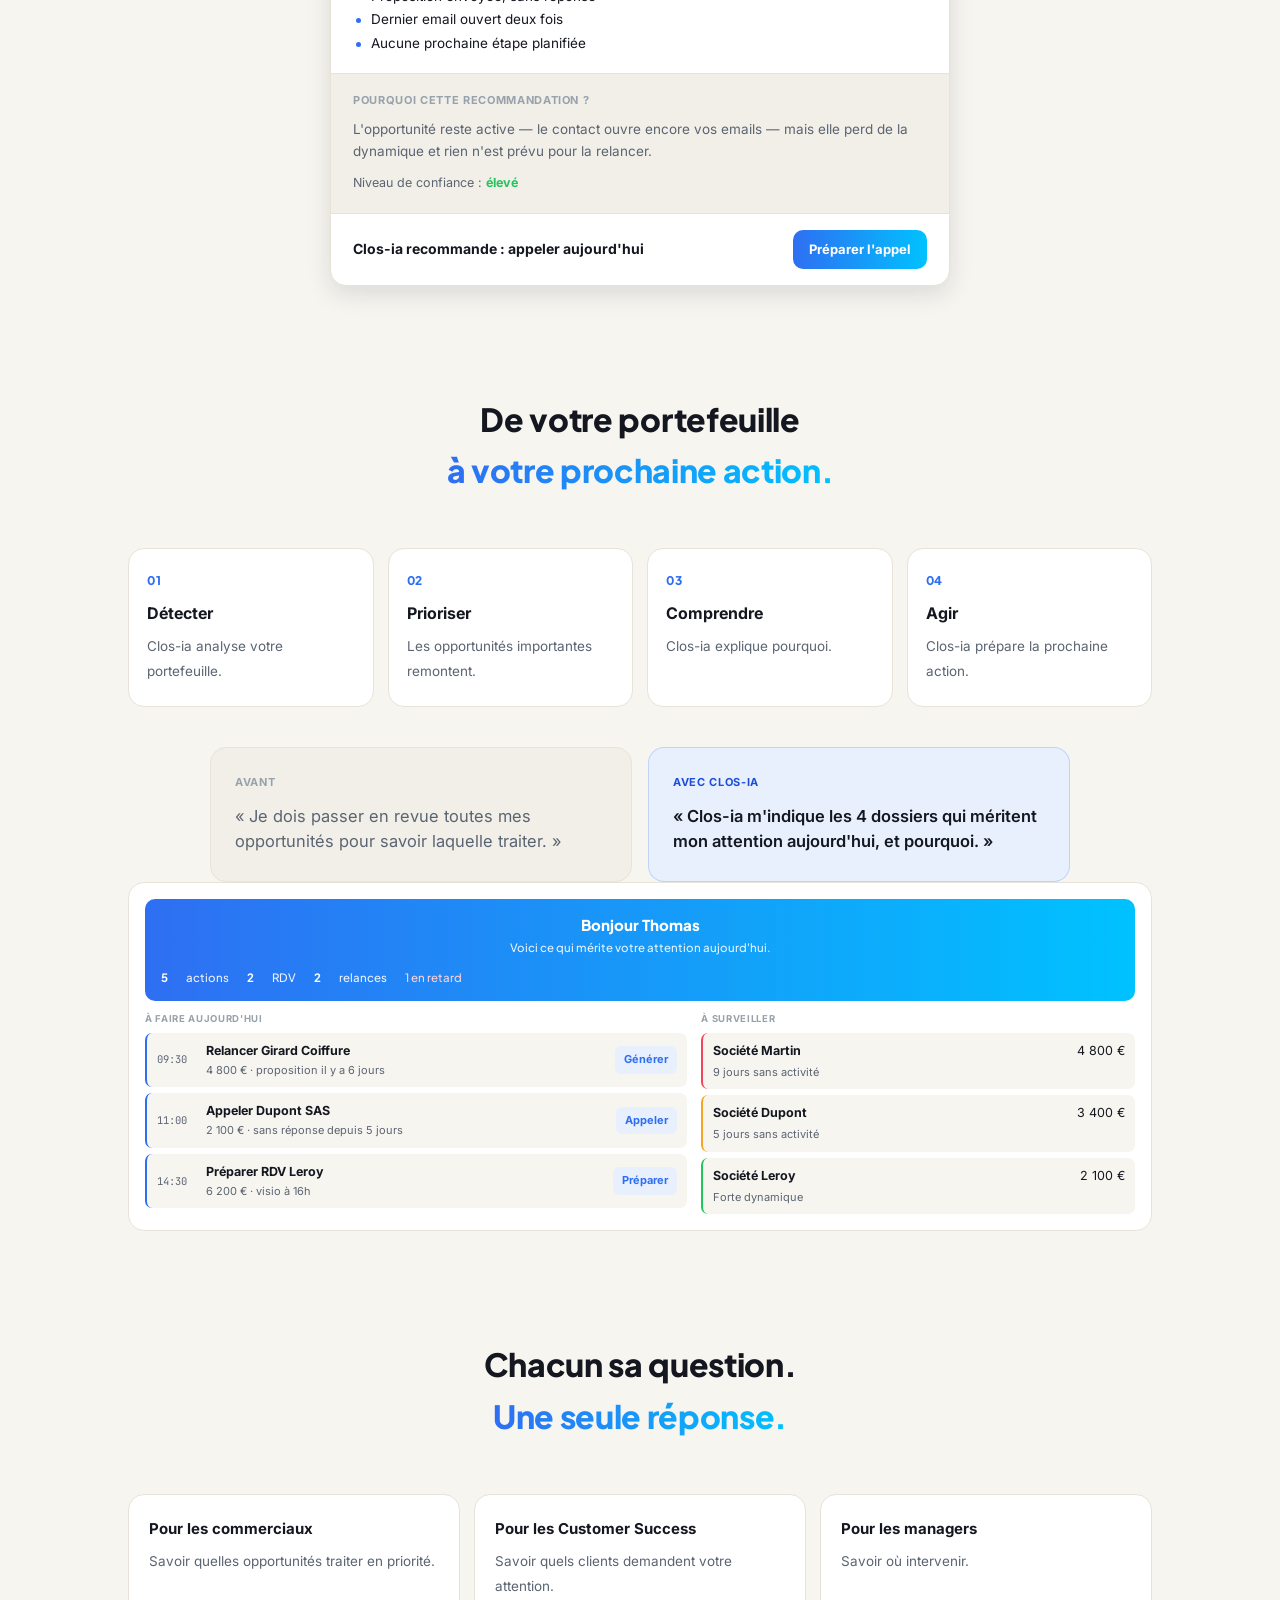
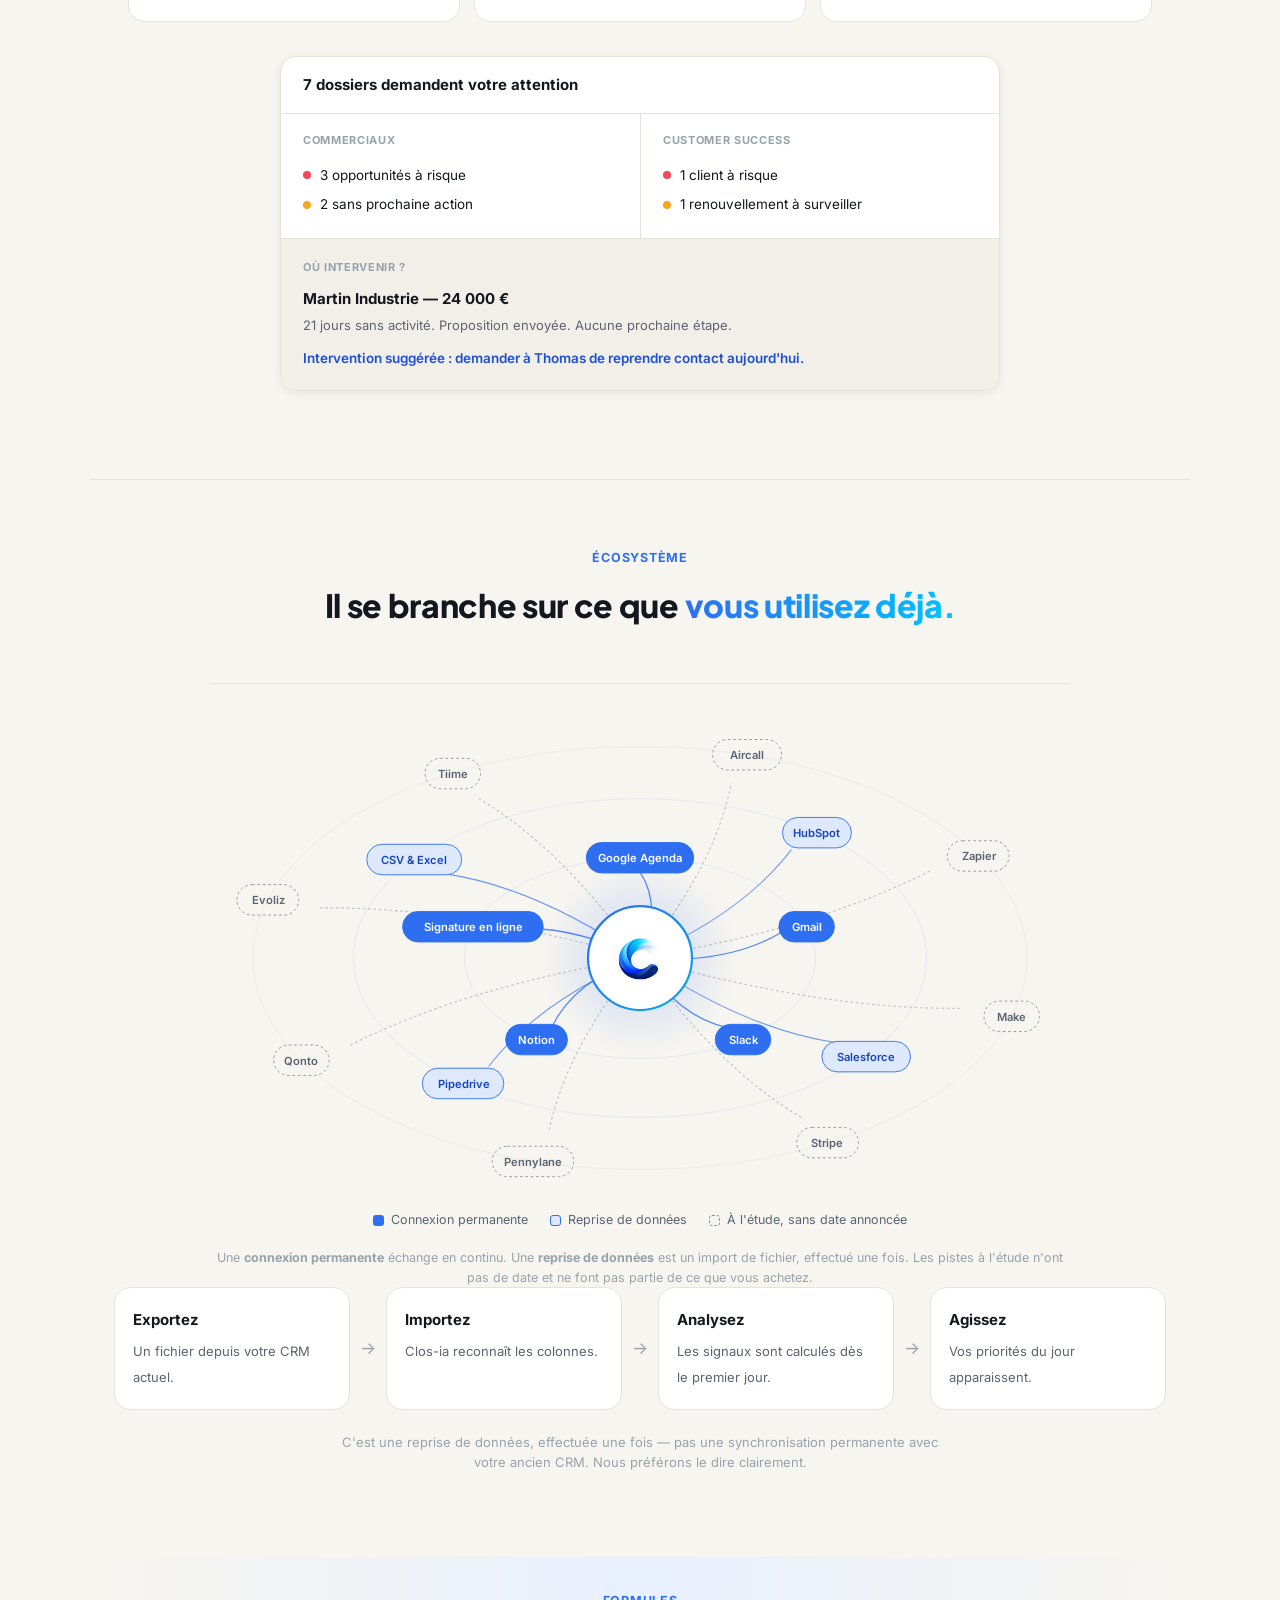
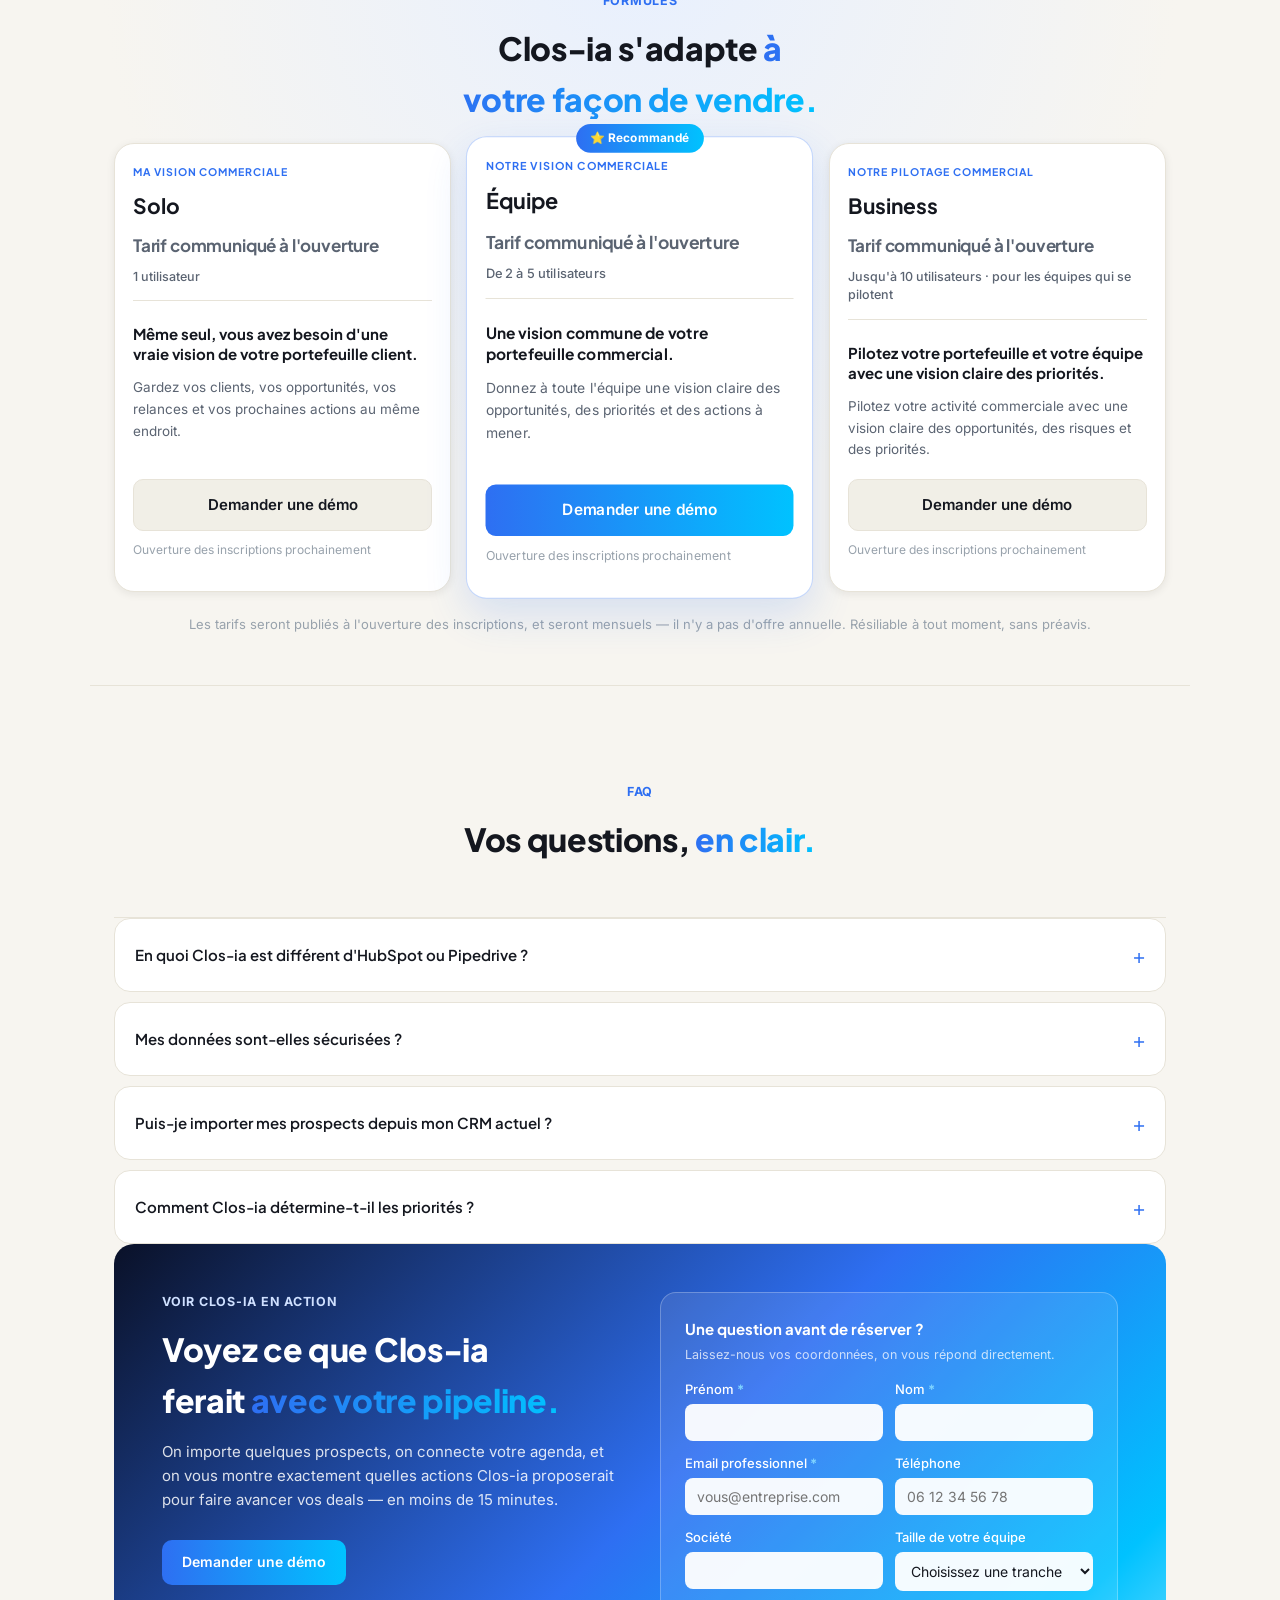
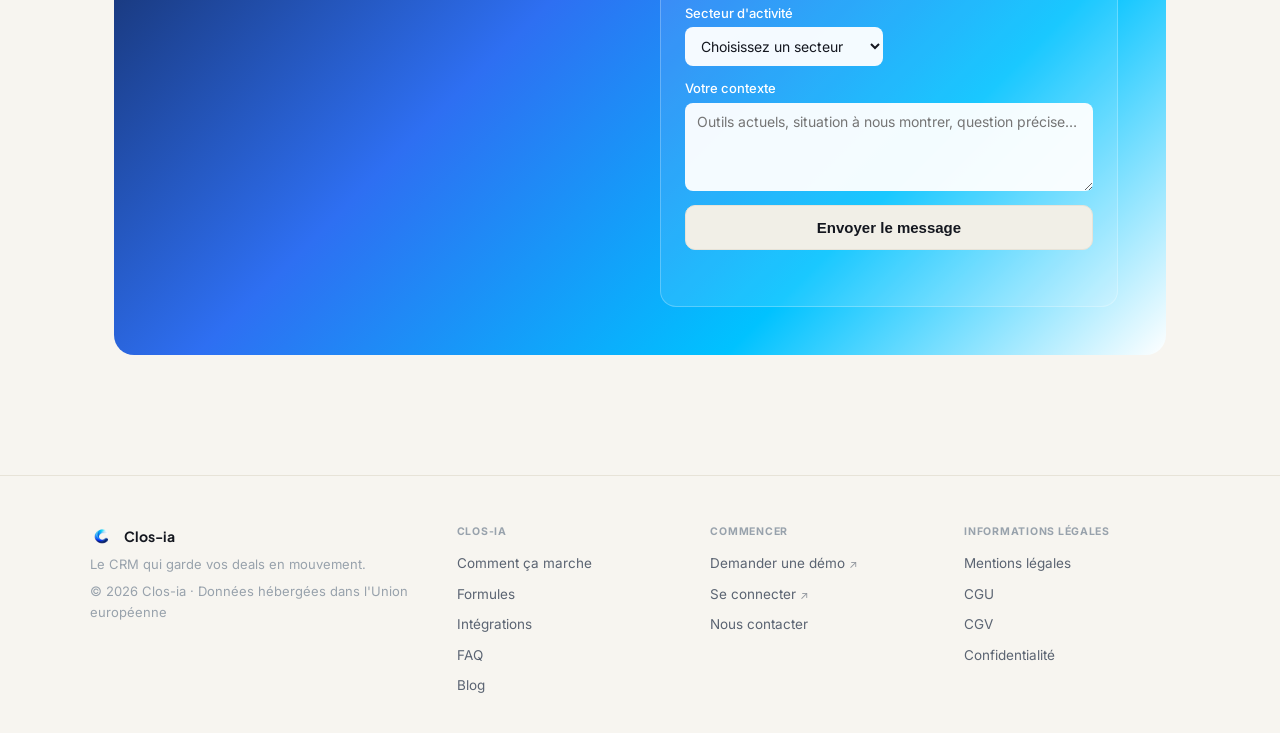
==== commit d531e3b8: "Renomme la marque en Clos-ia Le site vitrine, les pages légales, les articles de blog et les données" ====
--- a/index.html
+++ b/index.html
@@ -3,29 +3,30 @@
 <head>
   <meta charset="UTF-8" />
   <meta name="viewport" content="width=device-width, initial-scale=1.0" />
-  <title>Closia — Le CRM qui garde vos deals en mouvement</title>
-  <meta name="description" content="Chaque matin, Closia vous dit qui relancer, qui appeler et quels prospects sont en train de refroidir. Pipeline, agenda et relances générées par IA pour commerciaux." />
+  <title>Clos-ia — Le CRM qui garde vos deals en mouvement</title>
+  <meta name="description" content="Chaque matin, Clos-ia vous dit qui relancer, qui appeler et quels prospects sont en train de refroidir. Pipeline, agenda et relances générées par IA pour commerciaux." />
   <link rel="icon" href="logo-icon.png" />
   <link rel="canonical" href="https://www.clos-ia.fr/" />
   <script type="application/ld+json">
   {
     "@context": "https://schema.org",
     "@type": "SoftwareApplication",
-    "name": "Closia",
+    "name": "Clos-ia",
     "applicationCategory": "BusinessApplication",
     "operatingSystem": "Web",
     "url": "https://www.clos-ia.fr/",
     "inLanguage": "fr-FR",
     "description": "CRM commercial qui indique chaque jour qui relancer, qui appeler et quelles opportunités risquent de se refroidir.",
     "alternateName": [
+      "Closia",
       "Clos-IA",
       "Clos IA",
       "closia"
     ],
     "publisher": {
       "@type": "Organization",
-      "name": "Closia",
-      "alternateName": "Clos-IA",
+      "name": "Clos-ia",
+      "alternateName": ["Clos-IA", "Closia"],
       "url": "https://www.clos-ia.fr/",
       "logo": "https://www.clos-ia.fr/logo-icon.png",
       "email": "contact@clos-ia.fr"
@@ -35,24 +36,24 @@
 
   <meta property="og:type" content="website" />
   <meta property="og:url" content="https://www.clos-ia.fr/" />
-  <meta property="og:title" content="Closia — Le CRM qui garde vos deals en mouvement" />
-  <meta property="og:description" content="Chaque matin, Closia vous dit qui relancer, qui appeler et quels prospects sont en train de refroidir." />
+  <meta property="og:title" content="Clos-ia — Le CRM qui garde vos deals en mouvement" />
+  <meta property="og:description" content="Chaque matin, Clos-ia vous dit qui relancer, qui appeler et quels prospects sont en train de refroidir." />
   <meta property="og:image" content="https://www.clos-ia.fr/og-image.png" />
   <meta property="og:image:width" content="1200" />
   <meta property="og:image:height" content="630" />
-  <meta property="og:site_name" content="Closia" />
+  <meta property="og:site_name" content="Clos-ia" />
   <meta property="og:locale" content="fr_FR" />
 
   <meta name="twitter:card" content="summary_large_image" />
-  <meta name="twitter:title" content="Closia — Le CRM qui garde vos deals en mouvement" />
-  <meta name="twitter:description" content="Chaque matin, Closia vous dit qui relancer, qui appeler et quels prospects sont en train de refroidir." />
+  <meta name="twitter:title" content="Clos-ia — Le CRM qui garde vos deals en mouvement" />
+  <meta name="twitter:description" content="Chaque matin, Clos-ia vous dit qui relancer, qui appeler et quels prospects sont en train de refroidir." />
   <meta name="twitter:image" content="https://www.clos-ia.fr/og-image.png" />
 
   <script type="application/ld+json">
   {
     "@context": "https://schema.org",
     "@type": "SoftwareApplication",
-    "name": "Closia",
+    "name": "Clos-ia",
     "applicationCategory": "BusinessApplication",
     "operatingSystem": "Web",
     "description": "CRM commercial assisté par IA qui indique chaque jour qui relancer, qui appeler et quelles opportunités risquent de refroidir.",
@@ -83,8 +84,8 @@
   <header class="nav">
     <div class="nav-inner">
       <a href="#top" class="brand">
-        <img src="logo-icon.png" width="34" height="34" alt="Closia" style="object-fit:contain;" />
-        <span class="brand-text">Closia</span>
+        <img src="logo-icon.png" width="34" height="34" alt="Clos-ia" style="object-fit:contain;" />
+        <span class="brand-text">Clos-ia</span>
       </a>
       <nav class="nav-links">
         <a href="#demo">Comment ça marche</a>
@@ -99,11 +100,11 @@
   <main id="top">
     <section class="hero-v2">
       <div class="hero-v2-top reveal">
-        <span class="eyebrow"><svg class="eyebrow-icon" viewBox="0 0 24 24" width="12" height="12" fill="currentColor"><path d="M12 2l1.8 6.2L20 10l-6.2 1.8L12 18l-1.8-6.2L4 10l6.2-1.8z"/></svg>Closia · Assistant commercial propulsé par l'IA</span>
-        <h1 class="hero-v2-title">Votre CRM vous montre vos deals.<br />Closia vous dit <span class="fade-word">quoi faire et pourquoi.</span></h1>
-        <p class="hero-sub">Closia analyse votre portefeuille chaque jour, détecte les opportunités qui méritent votre attention et vous prépare les prochaines actions.</p>
+        <span class="eyebrow"><svg class="eyebrow-icon" viewBox="0 0 24 24" width="12" height="12" fill="currentColor"><path d="M12 2l1.8 6.2L20 10l-6.2 1.8L12 18l-1.8-6.2L4 10l6.2-1.8z"/></svg>Clos-ia · Assistant commercial propulsé par l'IA</span>
+        <h1 class="hero-v2-title">Votre CRM vous montre vos deals.<br />Clos-ia vous dit <span class="fade-word">quoi faire et pourquoi.</span></h1>
+        <p class="hero-sub">Clos-ia analyse votre portefeuille chaque jour, détecte les opportunités qui méritent votre attention et vous prépare les prochaines actions.</p>
         <div class="hero-actions">
-          <a href="https://calendar.app.google/dCuVr6ieb45SDheB7" target="_blank" rel="noopener" class="btn btn-primary">Voir ce que Closia ferait avec mon pipeline</a>
+          <a href="https://calendar.app.google/dCuVr6ieb45SDheB7" target="_blank" rel="noopener" class="btn btn-primary">Voir ce que Clos-ia ferait avec mon pipeline</a>
         </div>
       </div>
 
@@ -127,7 +128,7 @@
       <div class="demo-flow">
         <div class="demo-step"><span class="demo-num">Votre portefeuille</span><b>18 opportunités</b></div>
         <span class="demo-arrow" aria-hidden="true">→</span>
-        <div class="demo-step"><span class="demo-num">Closia lit les signaux</span><b>ancienneté · engagement · montant</b></div>
+        <div class="demo-step"><span class="demo-num">Clos-ia lit les signaux</span><b>ancienneté · engagement · montant</b></div>
         <span class="demo-arrow" aria-hidden="true">→</span>
         <div class="demo-step is-out"><span class="demo-num">Ce matin</span><b>4 à traiter</b></div>
       </div>
@@ -152,7 +153,7 @@
           <span class="deal-conf">Niveau de confiance&nbsp;: <b>élevé</b></span>
         </div>
         <div class="deal-actions">
-          <span class="deal-reco">Closia recommande&nbsp;: appeler aujourd'hui</span>
+          <span class="deal-reco">Clos-ia recommande&nbsp;: appeler aujourd'hui</span>
           <span class="deal-btn">Préparer l'appel</span>
         </div>
       </div>
@@ -164,10 +165,10 @@
         <h2>De votre portefeuille<br /><span class="fade-word">à votre prochaine action.</span></h2>
       </div>
       <div class="etapes">
-        <div class="etape"><span class="etape-n">01</span><b>Détecter</b><em>Closia analyse votre portefeuille.</em></div>
+        <div class="etape"><span class="etape-n">01</span><b>Détecter</b><em>Clos-ia analyse votre portefeuille.</em></div>
         <div class="etape"><span class="etape-n">02</span><b>Prioriser</b><em>Les opportunités importantes remontent.</em></div>
-        <div class="etape"><span class="etape-n">03</span><b>Comprendre</b><em>Closia explique pourquoi.</em></div>
-        <div class="etape"><span class="etape-n">04</span><b>Agir</b><em>Closia prépare la prochaine action.</em></div>
+        <div class="etape"><span class="etape-n">03</span><b>Comprendre</b><em>Clos-ia explique pourquoi.</em></div>
+        <div class="etape"><span class="etape-n">04</span><b>Agir</b><em>Clos-ia prépare la prochaine action.</em></div>
       </div>
       <div class="av-ap">
         <div class="av">
@@ -175,8 +176,8 @@
           <p>«&nbsp;Je dois passer en revue toutes mes opportunités pour savoir laquelle traiter.&nbsp;»</p>
         </div>
         <div class="ap">
-          <span class="av-lab">Avec Closia</span>
-          <p>«&nbsp;Closia m'indique les 4 dossiers qui méritent mon attention aujourd'hui, et pourquoi.&nbsp;»</p>
+          <span class="av-lab">Avec Clos-ia</span>
+          <p>«&nbsp;Clos-ia m'indique les 4 dossiers qui méritent mon attention aujourd'hui, et pourquoi.&nbsp;»</p>
         </div>
       </div>
       <div class="mk mk-today"><div class="mk-hero">Bonjour Thomas<em>Voici ce qui mérite votre attention aujourd'hui.</em>
@@ -239,7 +240,7 @@
       <div class="eco">
 
         <svg class="eco-web" viewBox="0 0 960 536" role="img" aria-labelledby="eco-title">
-          <title id="eco-title">Closia au centre, entouré de trois orbites : les connexions permanentes, la reprise de données, puis les pistes à l'étude.</title>
+          <title id="eco-title">Clos-ia au centre, entouré de trois orbites : les connexions permanentes, la reprise de données, puis les pistes à l'étude.</title>
           <defs>
             <radialGradient id="halo"><stop offset="0%" stop-color="#246bfe" stop-opacity="0.22" /><stop offset="100%" stop-color="#246bfe" stop-opacity="0" /></radialGradient>
             <linearGradient id="coeur" x1="0" y1="0" x2="1" y2="1"><stop offset="0%" stop-color="#2e6ff2" /><stop offset="100%" stop-color="#0ea5e9" /></linearGradient>
@@ -262,7 +263,7 @@
       <div class="imp-steps">
         <div class="imp-step"><b>Exportez</b><em>Un fichier depuis votre CRM actuel.</em></div>
         <div class="imp-arrow" aria-hidden="true">→</div>
-        <div class="imp-step"><b>Importez</b><em>Closia reconnaît les colonnes.</em></div>
+        <div class="imp-step"><b>Importez</b><em>Clos-ia reconnaît les colonnes.</em></div>
         <div class="imp-arrow" aria-hidden="true">→</div>
         <div class="imp-step"><b>Analysez</b><em>Les signaux sont calculés dès le premier jour.</em></div>
         <div class="imp-arrow" aria-hidden="true">→</div>
@@ -276,7 +277,7 @@
       
       <div class="section-head">
         <span class="eyebrow">Formules</span>
-        <h2>Closia s'adapte <span class="fade-word">à votre façon de vendre.</span></h2>
+        <h2>Clos-ia s'adapte <span class="fade-word">à votre façon de vendre.</span></h2>
         
       </div>
 
@@ -337,8 +338,8 @@
       </div>
       <div class="faq-list" id="faq">
         <details class="faq-item">
-          <summary>En quoi Closia est différent d'HubSpot ou Pipedrive ?</summary>
-          <p>HubSpot et Pipedrive structurent vos données. Closia s'en sert pour vous dire quoi faire aujourd'hui, et pourquoi.</p>
+          <summary>En quoi Clos-ia est différent d'HubSpot ou Pipedrive ?</summary>
+          <p>HubSpot et Pipedrive structurent vos données. Clos-ia s'en sert pour vous dire quoi faire aujourd'hui, et pourquoi.</p>
         </details>
         
         <details class="faq-item">
@@ -347,11 +348,11 @@
         </details>
         <details class="faq-item">
           <summary>Puis-je importer mes prospects depuis mon CRM actuel ?</summary>
-          <p>Oui, vous-même : exportez un fichier depuis HubSpot, Salesforce ou Pipedrive, Closia reconnaît les colonnes et détecte les doublons. C'est une reprise de vos données, pas une synchronisation permanente avec votre ancien CRM.</p>
+          <p>Oui, vous-même : exportez un fichier depuis HubSpot, Salesforce ou Pipedrive, Clos-ia reconnaît les colonnes et détecte les doublons. C'est une reprise de vos données, pas une synchronisation permanente avec votre ancien CRM.</p>
         </details>
         
         <details class="faq-item">
-          <summary>Comment Closia détermine-t-il les priorités ?</summary>
+          <summary>Comment Clos-ia détermine-t-il les priorités ?</summary>
           <p>Il croise le montant, l'étape, le temps écoulé depuis le dernier échange, les tâches en retard et le contenu de vos emails — et affiche toujours les signaux retenus.</p>
         <p style="margin-top:10px;">Claude, d'Anthropic, appelé uniquement depuis nos serveurs.</p>
       </details>
@@ -360,9 +361,9 @@
       
       <div class="contact-inner">
         <div class="section-head" style="text-align:left;">
-          <span class="eyebrow">Voir Closia en action</span>
-          <h2>Voyez ce que Closia ferait <span class="fade-word">avec votre pipeline.</span></h2>
-          <p class="contact-sub">On importe quelques prospects, on connecte votre agenda, et on vous montre exactement quelles actions Closia proposerait pour faire avancer vos deals — en moins de 15 minutes.</p>
+          <span class="eyebrow">Voir Clos-ia en action</span>
+          <h2>Voyez ce que Clos-ia ferait <span class="fade-word">avec votre pipeline.</span></h2>
+          <p class="contact-sub">On importe quelques prospects, on connecte votre agenda, et on vous montre exactement quelles actions Clos-ia proposerait pour faire avancer vos deals — en moins de 15 minutes.</p>
 
           <a href="https://calendar.app.google/dCuVr6ieb45SDheB7" target="_blank" rel="noopener" class="btn btn-primary" style="margin-top:28px; display:inline-block;">Demander une démo</a>
         </div>
@@ -443,15 +444,15 @@
     <div class="footer-inner">
       <div class="footer-brand">
         <div class="brand">
-          <img src="logo-icon.png" width="24" height="24" alt="Closia" style="object-fit:contain;" />
-          <span class="brand-text">Closia</span>
+          <img src="logo-icon.png" width="24" height="24" alt="Clos-ia" style="object-fit:contain;" />
+          <span class="brand-text">Clos-ia</span>
         </div>
         <p class="footer-tag">Le CRM qui garde vos deals en mouvement.</p>
-        <p class="footer-copy">© 2026 Closia · Données hébergées dans l'Union européenne</p>
+        <p class="footer-copy">© 2026 Clos-ia · Données hébergées dans l'Union européenne</p>
       </div>
 
       <div class="footer-col">
-        <span class="footer-col-title">Closia</span>
+        <span class="footer-col-title">Clos-ia</span>
         <a href="#demo">Comment ça marche</a>
         <a href="#pricing">Formules</a>
         <a href="#fonctions">Intégrations</a>
--- a/style.css
+++ b/style.css
@@ -624,7 +624,7 @@
   padding: 68px 24px;
 }
 
-/* Dispersion → Closia */
+/* Dispersion → Clos-ia */
 .dispersion { max-width: 1100px; margin: 0 auto; padding: 68px 24px; }
 
 .dispersion-visual {
@@ -1534,12 +1534,12 @@
 }
 
 /* ============================================================
-   REFONTE NARRATIVE — CRM vs Closia, 40→4, Pourquoi, Préparer, IA
+   REFONTE NARRATIVE — CRM vs Clos-ia, 40→4, Pourquoi, Préparer, IA
    Réutilise les tokens existants : aucune nouvelle couleur.
    ============================================================ */
 
 
-/* --- 3. CRM classique vs Closia --- */
+/* --- 3. CRM classique vs Clos-ia --- */
 .contrast-grid {
   display: grid;
   grid-template-columns: repeat(auto-fit, minmax(280px, 1fr));
@@ -2480,7 +2480,7 @@
 
 
 /* ============================================================
-   AGENDA SEMAINE — reprend la vue Semaine de Closia
+   AGENDA SEMAINE — reprend la vue Semaine de Clos-ia
    Les couleurs encodent le TYPE de tâche, comme dans le produit :
    appels ambre, relances bleu, visio violet, RDV physique vert.
    Les tâches occupent une voie à gauche, les rendez-vous d'agenda
@@ -2589,7 +2589,7 @@
 .wk.video { background: #f1e9fe;                  color: #6027c7; border-left: 2.5px solid #7c3aed; }
 .wk.pin   { background: #eaf1ec;                  color: #3c5c49; border-left: 2.5px solid #527a61; }
 
-/* Le ↻ marque une tâche oubliée que Closia a replacée. */
+/* Le ↻ marque une tâche oubliée que Clos-ia a replacée. */
 .wk.redo i { font-style: normal; margin-right: 3px; opacity: 0.75; }
 
 .week-legend {
@@ -2630,7 +2630,7 @@
 
 
 /* ============================================================
-   ASSISTANT IA — reprend l'écran réel de Closia
+   ASSISTANT IA — reprend l'écran réel de Clos-ia
    Bandeau, ligne d'analyse du jour, et trois dossiers avec le
    raisonnement qui les justifie.
    ============================================================ */
@@ -3150,7 +3150,7 @@
 
 /* ============================================================
    ARAIGNÉE DES INTÉGRATIONS
-   Closia au centre, les outils autour, reliés par un trait dont
+   Clos-ia au centre, les outils autour, reliés par un trait dont
    le style dit la disponibilité : plein pour ce qui marche,
    pointillé pour ce qui est à l'étude.
    ============================================================ */
@@ -3209,7 +3209,7 @@
 /* ============================================================
    SIMULATION DU PRODUIT
    Une fenêtre d'application : barre latérale collée à gauche
-   comme dans Closia, et l'écran correspondant à droite.
+   comme dans Clos-ia, et l'écran correspondant à droite.
    ============================================================ */
 
 
